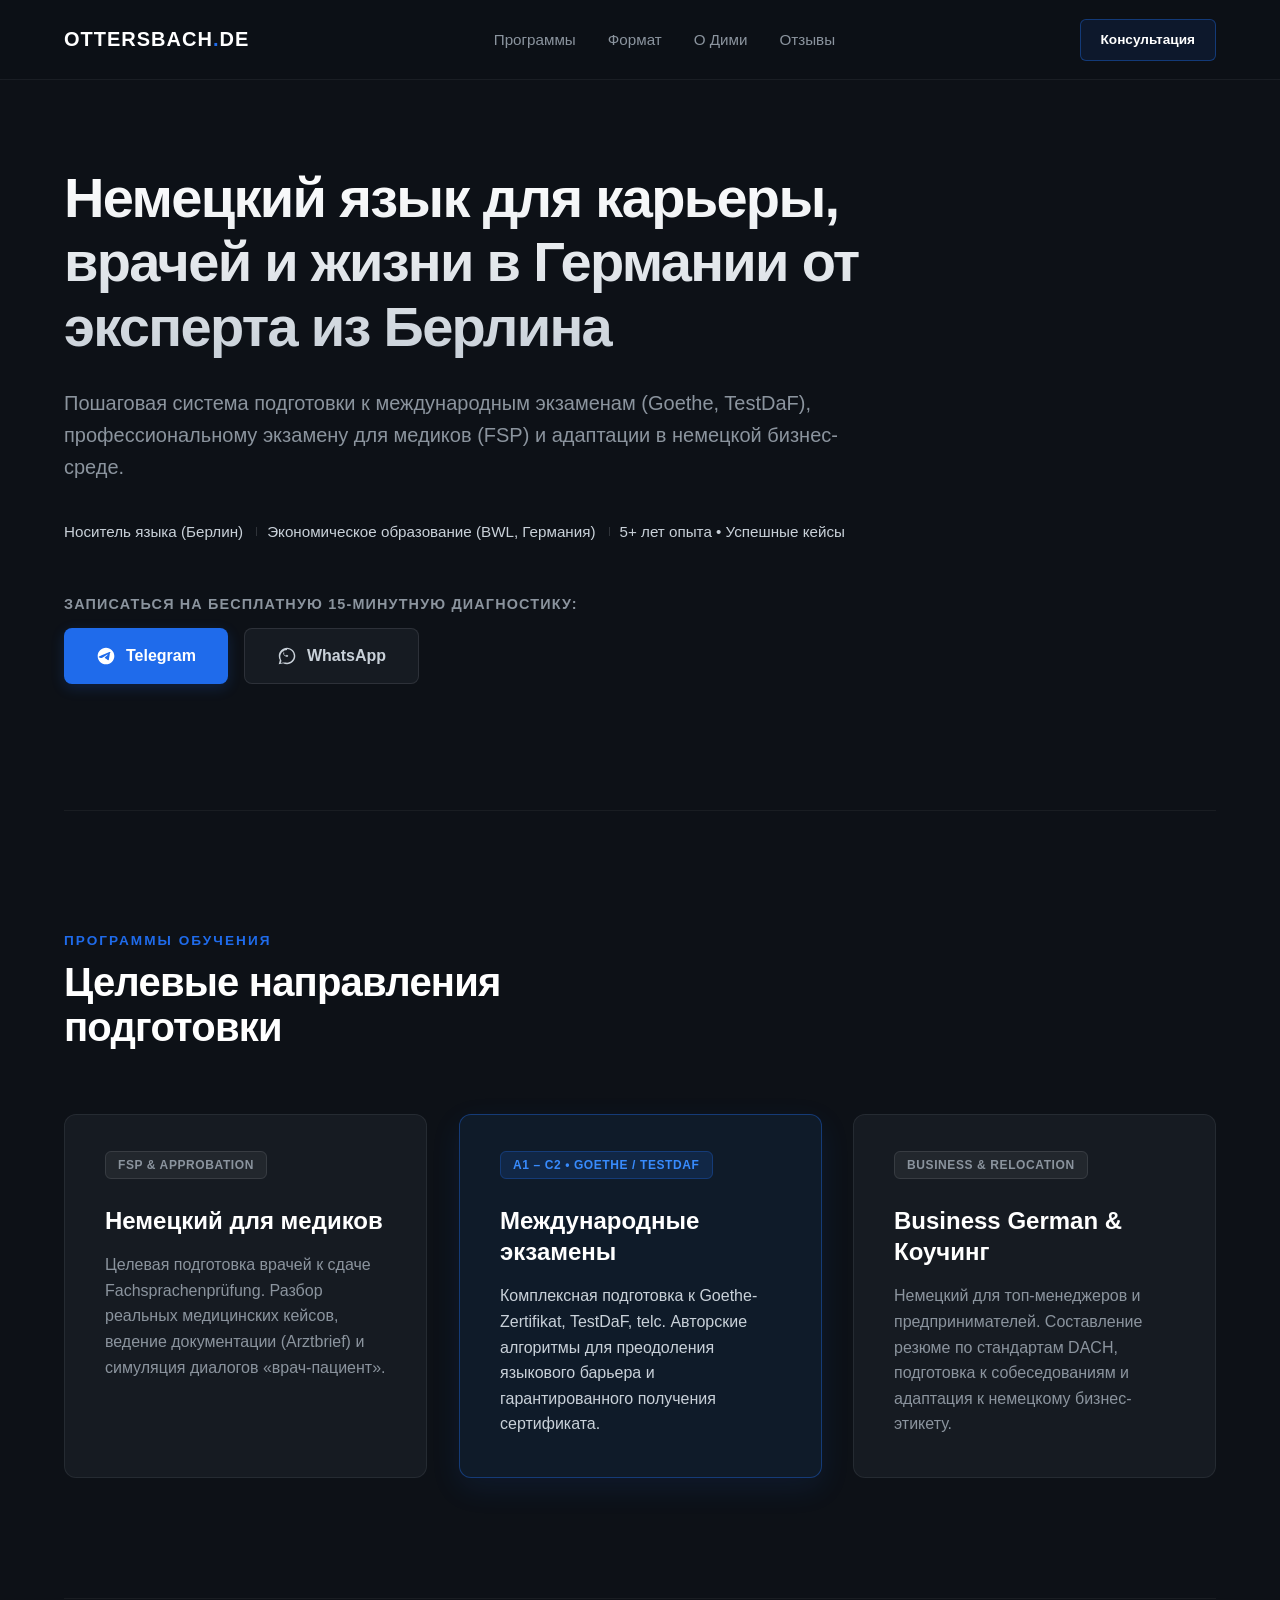
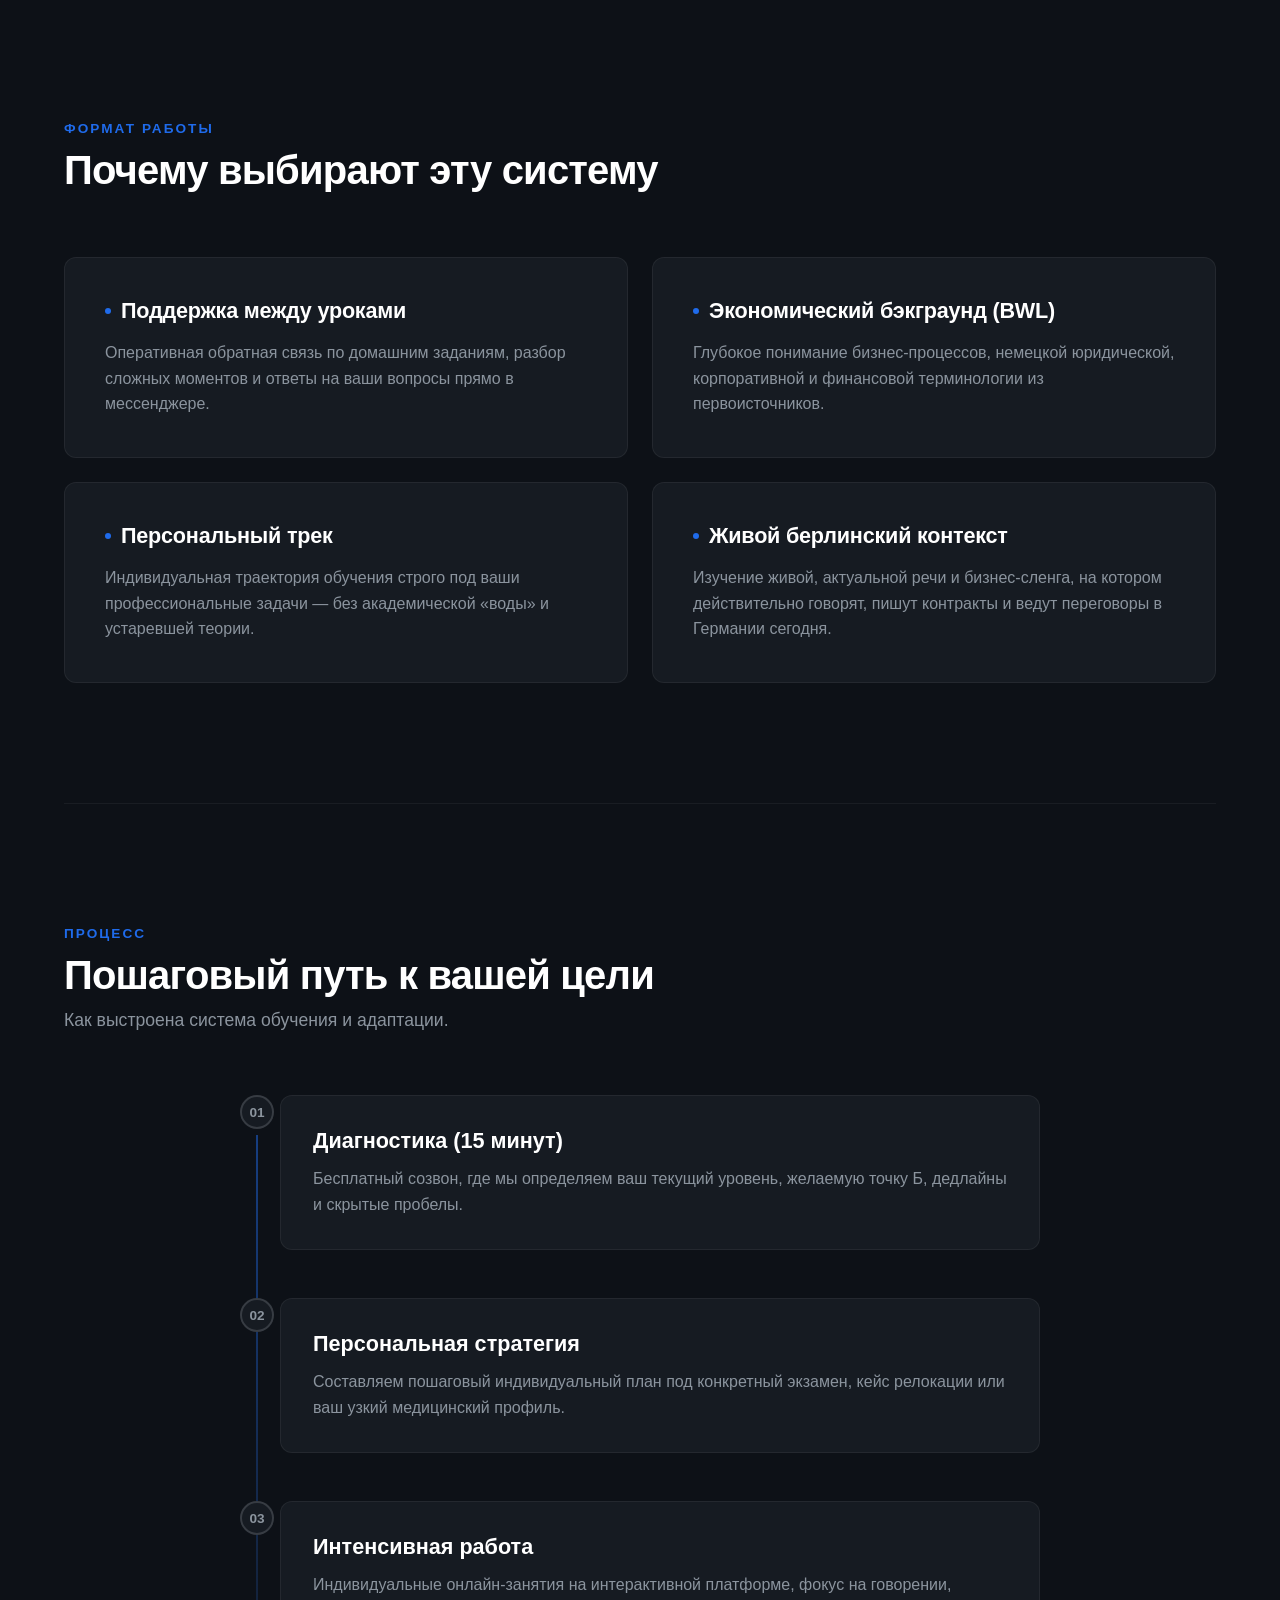
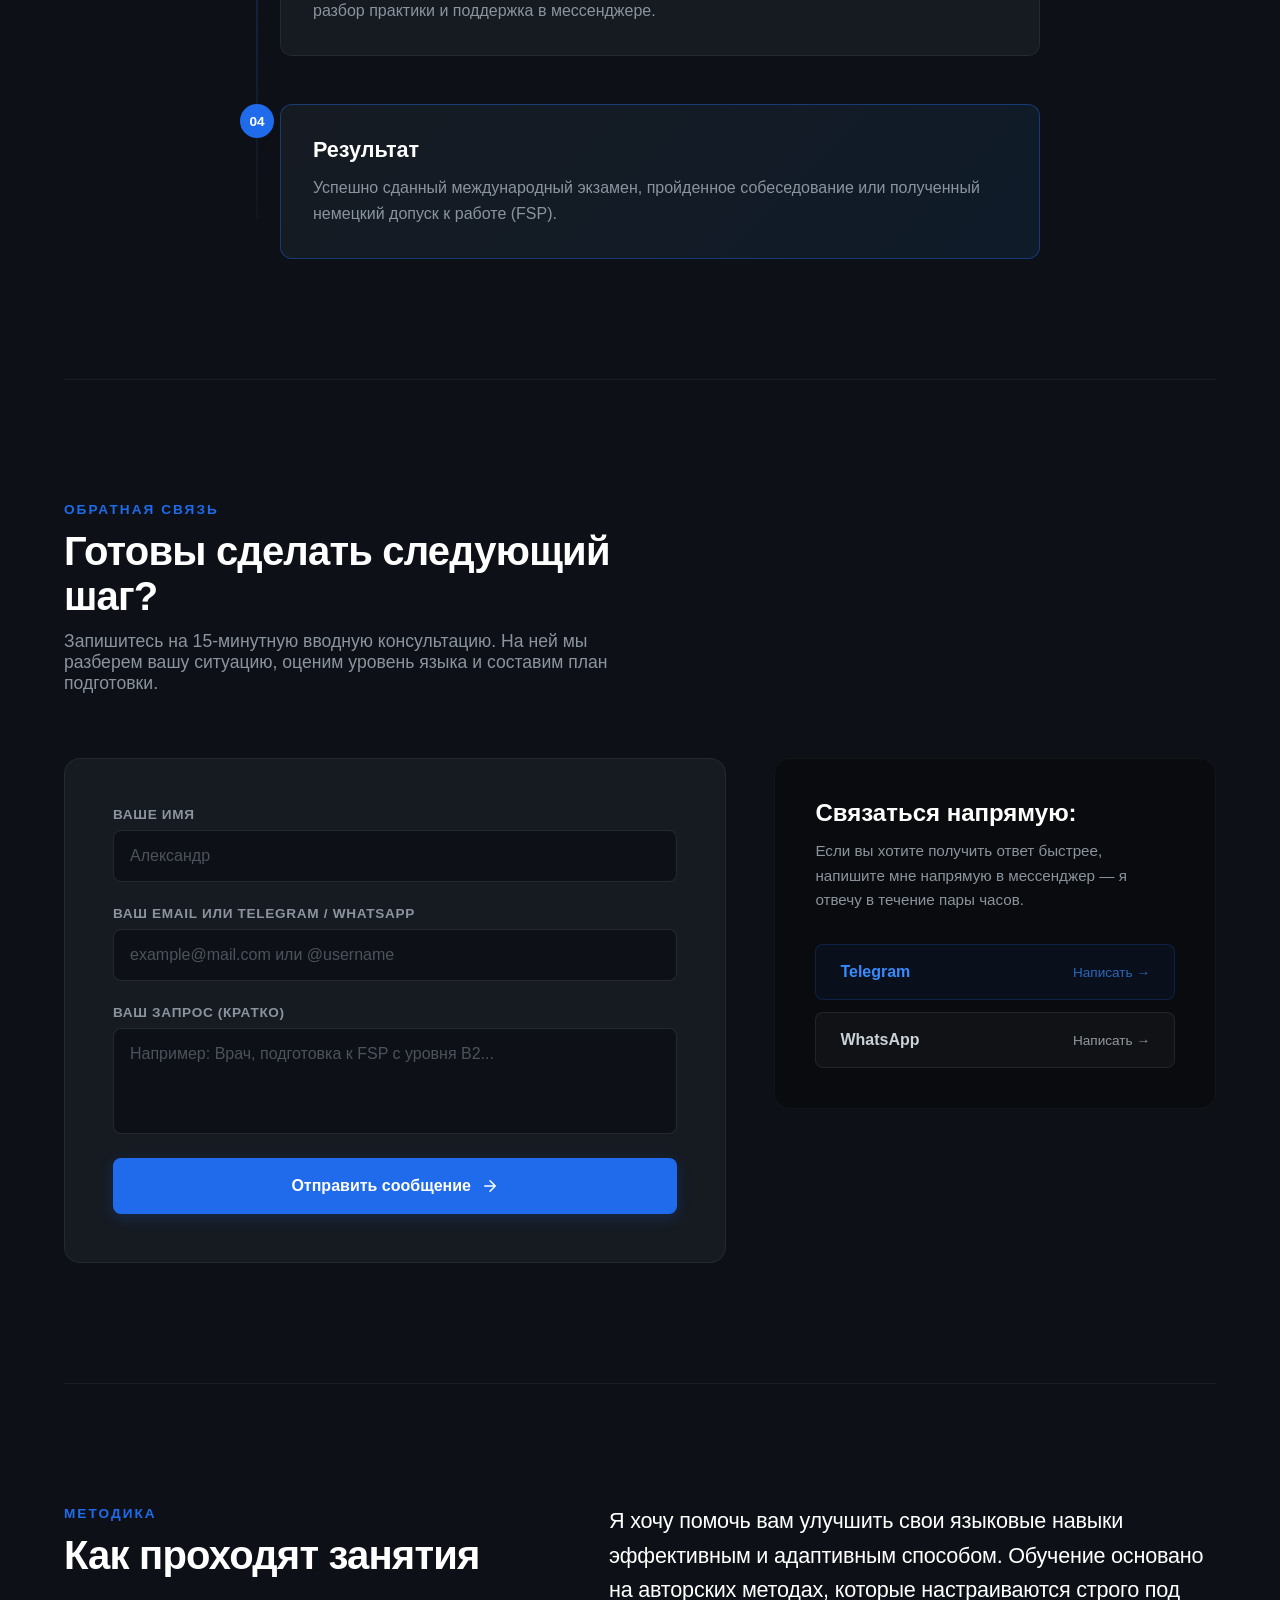
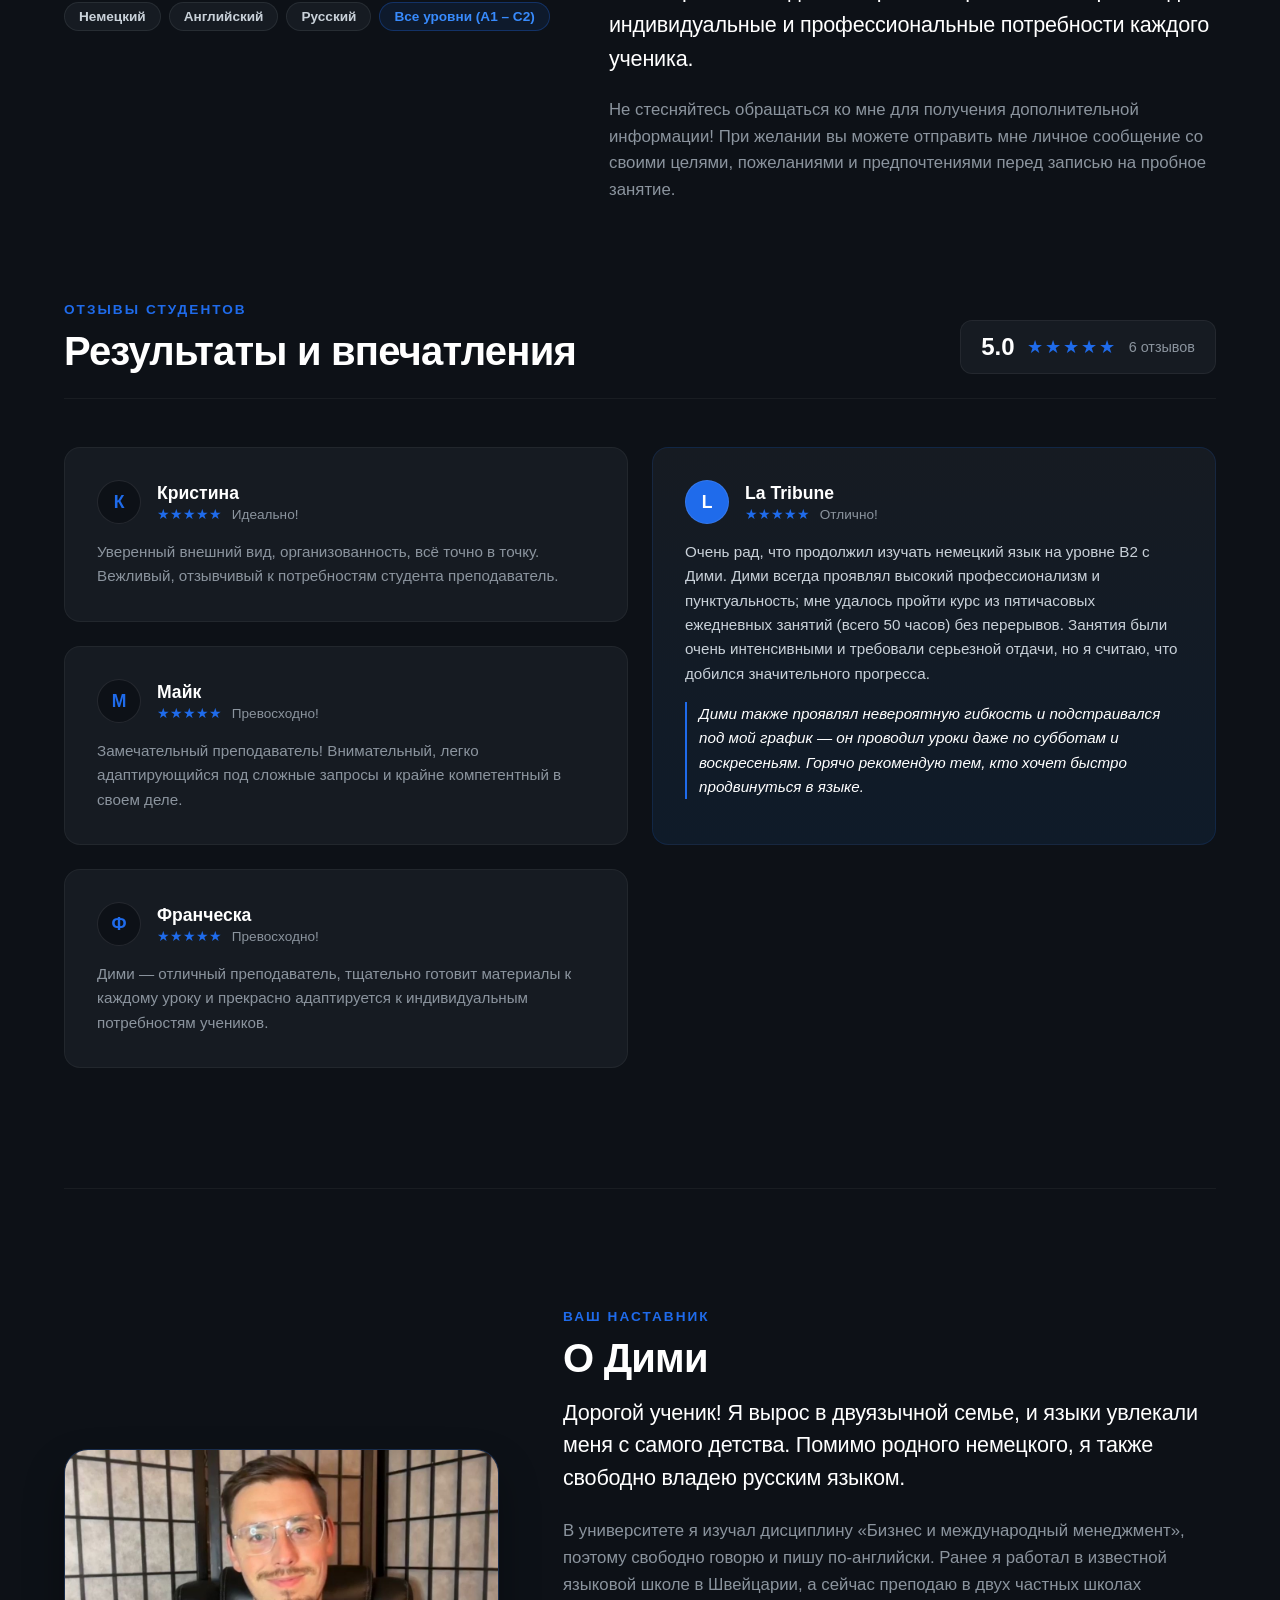
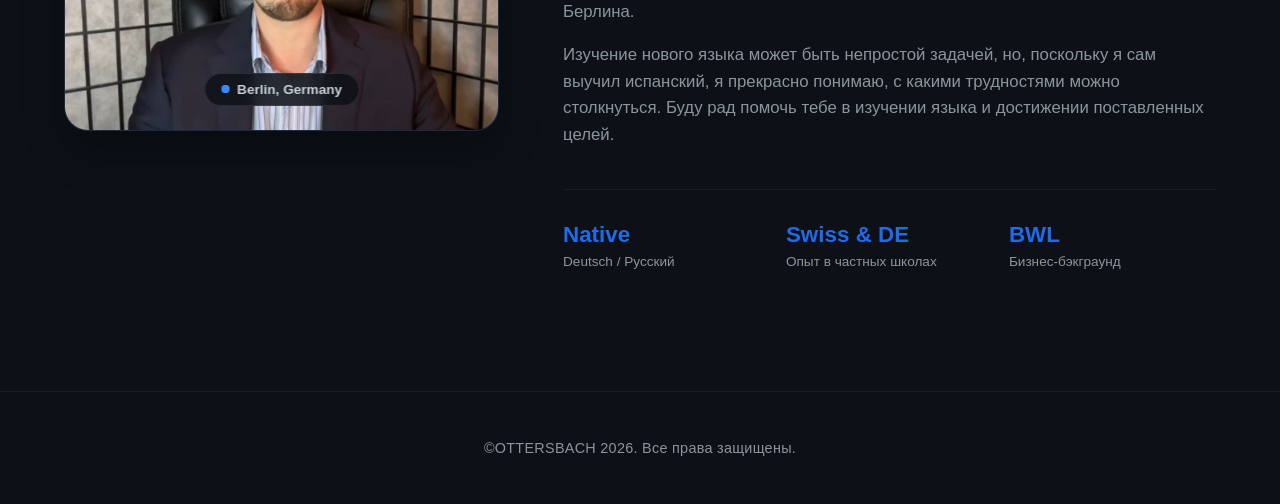
==== index.html @ 2b950e82 "Update index.html" ====
<!DOCTYPE html>
<html>
<head>
	<meta charset="utf-8">
	<meta name="viewport" content="width=device-width, initial-scale=1">
	<title>OTTERSBACH</title>
	<link rel="icon" type="image/png" href="images/flags.png">
	<link rel="stylesheet" type="text/css" href="global.css">
</head>
<body>
	<header class="site-header">
    	<div class="header-container">
        	<a href="#" class="logo">
            	OTTERSBACH<span class="logo-dot">.</span>DE
        	</a>

        	<!-- Navigation -->
        	<nav class="desktop-nav">
            	<a href=".programs-section" class="nav-link">Программы</a>
            	<a href=".skills-section" class="nav-link">Формат</a>
            	<a href=".expert-section" class="nav-link">О Дими</a>
            	<a href=".reviews-wrapper" class="nav-link">Отзывы</a>
        	</nav>

        	<!-- CTA -->
        	<div class="header-action">
            	<a href=".contact-section" class="btn-header">Консультация</a>
        	</div>
    	</div>
	</header>

	<main class="main-container">
    <section class="hero-section">
        <div class="content-block">
            <!-- Main Header-->
            <h1 class="main-title">Немецкий язык для карьеры, врачей и жизни в Германии от эксперта из Берлина</h1>
            <p class="description">
                Пошаговая система подготовки к международным экзаменам (Goethe, TestDaF), профессиональному экзамену для медиков (FSP) и адаптации в немецкой бизнес-среде.
            </p>
            
            <ul class="badge-flex">
                <li class="badge">Носитель языка (Берлин)</li>
                <li class="badge">Экономическое образование (BWL, Германия)</li>
                <li class="badge">5+ лет опыта • Успешные кейсы</li>    
            </ul>
        
            <div class="cta-container">
                <p class="cta-label">Записаться на бесплатную 15-минутную диагностику:</p>
                <div class="button-group">
                    <a href="https://t.me/DIMIOTT" class="btn btn-telegram" target="_blank" rel="noopener">
                        <svg viewBox="0 0 24 24" class="btn-icon"><path d="M12 2C6.48 2 2 6.48 2 12s4.48 10 10 10 10-4.48 10-10S17.52 2 12 2zm4.64 6.8c-.15 1.58-.8 5.42-1.13 7.19-.14.75-.42 1-.68 1.03-.58.05-1.02-.38-1.58-.75-.88-.58-1.38-.94-2.23-1.5-1-.65-.35-1.01.22-1.59.15-.15 2.71-2.48 2.76-2.69.01-.03.01-.14-.07-.2-.08-.06-.19-.04-.27-.02-.12.02-1.96 1.25-5.54 3.66-.52.36-1 .53-1.42.52-.47-.01-1.37-.26-2.03-.48-.82-.27-1.47-.42-1.42-.88.03-.24.35-.49.96-.74 3.78-1.65 6.31-2.74 7.58-3.27 3.61-1.51 4.36-1.77 4.85-1.78.11 0 .35.03.5.16.13.12.17.29.18.41 0 .04-.01.17-.02.22z"/></svg>
                        Telegram
                    </a>
                    <a href="https://wa.me/4915905375996" class="btn btn-whatsapp" target="_blank" rel="noopener">
                        <svg viewBox="0 0 24 24" class="btn-icon"><path d="M12.04 2c-5.46 0-9.91 4.45-9.91 9.91 0 1.75.46 3.45 1.32 4.95L2.05 22l5.25-1.38c1.45.79 3.08 1.21 4.74 1.21 5.46 0 9.91-4.45 9.91-9.91 0-2.62-1.02-5.1-2.87-6.95C17.15 3.02 14.66 2 12.04 2zm0 1.66c2.18 0 4.23.85 5.77 2.39a8.16 8.16 0 0 1 2.39 5.77c0 4.51-3.67 8.18-8.18 8.18-1.44 0-2.85-.38-4.1-.1l-.29-.17-3.05.8.81-2.97-.19-.3a8.14 8.14 0 0 1-1.25-4.24c0-4.51 3.67-8.18 8.19-8.18zm-3.6 3.86c-.2 0-.34.05-.47.16-.13.11-.51.5-.51 1.21s.52 1.4.59 1.5c.07.1 1.01 1.55 2.46 2.18.34.15.61.24.82.31.35.11.66.1.91.06.28-.04.85-.35 1.01-.74.15-.38.15-.72.11-.79-.04-.07-.16-.11-.33-.2-.17-.08-1.01-.5-1.17-.55-.16-.06-.27-.08-.39.11-.12.18-.45.56-.55.68-.1.11-.2.13-.37.04-.17-.08-.71-.26-1.35-.83-.5-.45-.83-.99-.93-1.16-.1-.17-.01-.27.08-.35.08-.08.17-.2.25-.3.09-.1.12-.17.18-.29.06-.12.03-.23-.01-.31-.04-.08-.39-.95-.54-1.31-.14-.35-.29-.3-.39-.31l-.33-.01z"/></svg>
                        WhatsApp
                    </a>
                </div>
            </div>
        </div>
    </section>
    <section class="programs-section animate-on-scroll">
    	<div class="section-header">
        	<span class="section-subtitle">Программы обучения</span>
        	<h2 class="section-title">Целевые направления подготовки</h2>
    	</div>
    	<ul class="programs-grid">
        <!-- 1 Card Medicine -->
        	<li class="program-card animate-on-scroll">
            	<div class="card-head">
                	<span class="program-tag tag-medical">FSP & Approbation</span>
            	</div>
            	<h3 class="card-title">Немецкий для медиков</h3>
            	<p class="card-description">
                	Целевая подготовка врачей к сдаче Fachsprachenprüfung. Разбор реальных медицинских кейсов, ведение документации (Arztbrief) и симуляция диалогов «врач-пациент».
            	</p>
        	</li>
        <!-- 2 Card Exams -->
        	<li class="program-card card-highlight animate-on-scroll">
            	<div class="card-head">
                	<span class="program-tag tag-exam">A1 – C2 • Goethe / TestDaF</span>
            	</div>
            	<h3 class="card-title">Международные экзамены</h3>
            	<p class="card-description">
                	Комплексная подготовка к Goethe-Zertifikat, TestDaF, telc. Авторские алгоритмы для преодоления языкового барьера и гарантированного получения сертификата.
            	</p>
        	</li>
        <!-- 3 Card business -->
        	<li class="program-card animate-on-scroll">
            	<div class="card-head">
                	<span class="program-tag tag-business">Business & Relocation</span>
            	</div>
            	<h3 class="card-title">Business German & Коучинг</h3>
            	<p class="card-description">
                	Немецкий для топ-менеджеров и предпринимателей. Составление резюме по стандартам DACH, подготовка к собеседованиям и адаптация к немецкому бизнес-этикету.
            	</p>
        	</li>
    	</ul>
	</section>
	<section class="skills-section animate-on-scroll">
    	<div class="section-header animate-on-scroll">
        	<span class="section-subtitle animate-on-scroll">Формат работы</span>
        	<h2 class="section-title animate-on-scroll">Почему выбирают эту систему</h2>
    	</div>
    	<div class="skills-grid">
        	<!-- Item 1 -->
        	<div class="skill-card animate-on-scroll">
            	<h3 class="skill-card-title">Поддержка между уроками</h3>
            	<p class="skill-card-text">
                	Оперативная обратная связь по домашним заданиям, разбор сложных моментов и ответы на ваши вопросы прямо в мессенджере.
            	</p>
        	</div>
        	<!-- Item 2 -->
        	<div class="skill-card animate-on-scroll">
            	<h3 class="skill-card-title">Экономический бэкграунд (BWL)</h3>
            	<p class="skill-card-text">
                	Глубокое понимание бизнес-процессов, немецкой юридической, корпоративной и финансовой терминологии из первоисточников.
            	</p>
        	</div>
        	<!-- Item 3 -->
        	<div class="skill-card animate-on-scroll">
            	<h3 class="skill-card-title">Персональный трек</h3>
            	<p class="skill-card-text">
                	Индивидуальная траектория обучения строго под ваши профессиональные задачи — без академической «воды» и устаревшей теории.
            	</p>
        	</div>
        	<!-- Item 4 -->
        	<div class="skill-card animate-on-scroll">
            	<h3 class="skill-card-title">Живой берлинский контекст</h3>
            	<p class="skill-card-text">
                	Изучение живой, актуальной речи и бизнес-сленга, на котором действительно говорят, пишут контракты и ведут переговоры в Германии сегодня.
            	</p>
        	</div>
    	</div>
	</section>
	<section class="roadmap-section">
    	<div class="section-header animate-on-scroll">
        	<span class="section-subtitle">Процесс</span>
        	<h2 class="section-title">Пошаговый путь к вашей цели</h2>
        	<p class="section-description-text">Как выстроена система обучения и адаптации.</p>
    	</div>
    <!-- Container -->
    	<div class="roadmap-timeline">
        	<!-- Step 1 -->
        	<div class="roadmap-step animate-on-scroll">
            	<div class="step-badge">
                	<span class="step-number">01</span>
            	</div>
            	<div class="step-content">
                	<h3 class="step-title">Диагностика (15 минут)</h3>
                	<p class="step-text">Бесплатный созвон, где мы определяем ваш текущий уровень, желаемую точку Б, дедлайны и скрытые пробелы.</p>
            	</div>
        	</div>
        	<!-- Step 2 -->
        	<div class="roadmap-step animate-on-scroll">
            	<div class="step-badge">
                	<span class="step-number">02</span>
            	</div>
            <div class="step-content">
                <h3 class="step-title">Персональная стратегия</h3>
                <p class="step-text">Составляем пошаговый индивидуальный план под конкретный экзамен, кейс релокации или ваш узкий медицинский профиль.</p>
            </div>
        </div>
        <!-- Step 3 -->
        <div class="roadmap-step animate-on-scroll">
            <div class="step-badge">
                <span class="step-number">03</span>
            </div>
            <div class="step-content">
                <h3 class="step-title">Интенсивная работа</h3>
                <p class="step-text">Индивидуальные онлайн-занятия на интерактивной платформе, фокус на говорении, разбор практики и поддержка в мессенджере.</p>
            </div>
        </div>
        <!-- Step 4 -->
        <div class="roadmap-step step-success animate-on-scroll">
            <div class="step-badge">
                <span class="step-number">04</span>
            </div>
            <div class="step-content">
                <h3 class="step-title">Результат</h3>
                <p class="step-text">Успешно сданный международный экзамен, пройденное собеседование или полученный немецкий допуск к работе (FSP).</p>
            </div>
        </div>
    </div>
	</section>
	<section class="contact-section">
    	<div class="section-header">
        	<span class="section-subtitle">Обратная связь</span>
        	<h2 class="section-title">Готовы сделать следующий шаг?</h2>
        	<p class="section-description-text">Запишитесь на 15-минутную вводную консультацию. На ней мы разберем вашу ситуацию, оценим уровень языка и составим план подготовки.</p>
    	</div>
    	<div class="contact-grid-layout">
        <!-- Left -->
        	<div class="contact-form-wrapper">
            	<form class="contact-form" action="mailto:dimitri@ottersbach.biz" method="GET" enctype="text/plain" id="landing-contact-form">
    				<div class="form-group">
        				<label for="name" class="form-label">Ваше имя</label>
        				<input type="text" id="name" name="Имя клиента" class="form-input" placeholder="Александр" required>
    				</div>
    				<div class="form-group">
        				<label for="email" class="form-label">Ваш Email или Telegram / WhatsApp</label>
        				<input type="text" id="email" name="Контакты клиента" class="form-input" placeholder="example@mail.com или @username" required>
    				</div>
    				<div class="form-group">
        				<label for="message" class="form-label">Ваш запрос (кратко)</label>
        				<textarea id="message" name="Текст запроса" class="form-input form-textarea" rows="4" placeholder="Например: Врач, подготовка к FSP с уровня B2..." required></textarea>
    				</div>
    				<button type="submit" class="btn btn-submit" id="submit-btn">
        				Отправить сообщение 
        				<svg viewBox="0 0 24 24" class="btn-arrow"><path d="M5 12h14M12 5l7 7-7 7" stroke="currentColor" stroke-width="2" fill="none" stroke-linecap="round" stroke-linejoin="round"/></svg>
    				</button>
				</form>
        	</div>
        	<div class="contact-info-wrapper">
            		<div class="direct-connections-panel">
                		<h3 class="panel-title">Связаться напрямую:</h3>
                		<p class="panel-text">Если вы хотите получить ответ быстрее, напишите мне напрямую в мессенджер — я отвечу в течение пары часов.</p>
                		<div class="connections-stack">
                    		<a href="https://t.me/DIMIOTT" target="_blank" rel="noopener" class="conn-card conn-telegram">
                        		<span class="conn-name">Telegram</span>
                        		<span class="conn-action">Написать &rarr;</span>
                    		</a>
                    		<a href="https://wa.me/4915905375996" target="_blank" rel="noopener" class="conn-card conn-whatsapp">
                        		<span class="conn-name">WhatsApp</span>
                        		<span class="conn-action">Написать &rarr;</span>
                    		</a>
                		</div>
            		</div>
        	</div>
    	</div>
	</section>
<section class="about-lessons-section animate-on-scroll">
    <div class="lessons-intro-grid">
        <div class="lessons-meta animate-on-scroll">
            <span class="section-subtitle">Методика</span>
            <h2 class="section-title">Как проходят занятия</h2>
            
            <div class="language-tags">
                <span class="lang-badge">Немецкий</span>
                <span class="lang-badge">Английский</span>
                <span class="lang-badge">Русский</span>
                <span class="lang-level">Все уровни (A1 – C2)</span>
            </div>
        </div>
        
        <div class="lessons-text-block animate-on-scroll">
            <p class="lessons-main-text">
                Я хочу помочь вам улучшить свои языковые навыки эффективным и адаптивным способом. Обучение основано на авторских методах, которые настраиваются строго под индивидуальные и профессиональные потребности каждого ученика.
            </p>
            <p class="lessons-sub-text">
                Не стесняйтесь обращаться ко мне для получения дополнительной информации! При желании вы можете отправить мне личное сообщение со своими целями, пожеланиями и предпочтениями перед записью на пробное занятие.
            </p>
        </div>
    </div>

    <div class="reviews-wrapper animate-on-scroll">
        <div class="reviews-header animate-on-scroll">
            <div class="reviews-title-box">
                <span class="section-subtitle">Отзывы студентов</span>
                <h2 class="section-title">Результаты и впечатления</h2>
            </div>
            <div class="rating-total-badge">
                <span class="rating-number">5.0</span>
                <div class="rating-stars">★★★★★</div>
                <span class="rating-count">6 отзывов</span>
            </div>
        </div>

        <div class="reviews-grid animate-on-scroll">
            <!-- Kristin -->
            <div class="review-card animate-on-scroll">
                <div class="review-user">
                    <div class="user-avatar">К</div>
                    <div class="user-info">
                        <h4 class="user-name">Кристина</h4>
                        <div class="user-rating">★★★★★ <span class="rating-label">Идеально!</span></div>
                    </div>
                </div>
                <p class="review-text">
                    Уверенный внешний вид, организованность, всё точно в точку. Вежливый, отзывчивый к потребностям студента преподаватель.
                </p>
            </div>

            <!-- La Tribune -->
            <div class="review-card card-wide animate-on-scroll">
                <div class="review-user">
                    <div class="user-avatar">L</div>
                    <div class="user-info">
                        <h4 class="user-name">La Tribune</h4>
                        <div class="user-rating">★★★★★ <span class="rating-label">Отлично!</span></div>
                    </div>
                </div>
                <p class="review-text">
                    Очень рад, что продолжил изучать немецкий язык на уровне B2 с Дими. Дими всегда проявлял высокий профессионализм и пунктуальность; мне удалось пройти курс из пятичасовых ежедневных занятий (всего 50 часов) без перерывов. Занятия были очень интенсивными и требовали серьезной отдачи, но я считаю, что добился значительного прогресса.
                </p>
                <p class="review-text italic-highlight">
                    Дими также проявлял невероятную гибкость и подстраивался под мой график — он проводил уроки даже по субботам и воскресеньям. Горячо рекомендую тем, кто хочет быстро продвинуться в языке.
                </p>
            </div>

            <!-- Mike -->
            <div class="review-card animate-on-scroll">
                <div class="review-user">
                    <div class="user-avatar">М</div>
                    <div class="user-info">
                        <h4 class="user-name">Майк</h4>
                        <div class="user-rating">★★★★★ <span class="rating-label">Превосходно!</span></div>
                    </div>
                </div>
                <p class="review-text">
                    Замечательный преподаватель! Внимательный, легко адаптирующийся под сложные запросы и крайне компетентный в своем деле.
                </p>
            </div>

            <!-- Francesca-->
            <div class="review-card animate-on-scroll">
                <div class="review-user">
                    <div class="user-avatar">Ф</div>
                    <div class="user-info">
                        <h4 class="user-name">Франческа</h4>
                        <div class="user-rating">★★★★★ <span class="rating-label">Превосходно!</span></div>
                    </div>
                </div>
                <p class="review-text">
                    Дими — отличный преподаватель, тщательно готовит материалы к каждому уроку и прекрасно адаптируется к индивидуальным потребностям учеников.
                </p>
            </div>
        </div>
    </div>
</section>
<section class="expert-section animate-on-scroll">
    <div class="expert-grid">
        <div class="expert-visual animate-on-scroll">
    		<img src="images/avatar.jpg" alt="Dimi -  german language teacher" class="expert-photo">
    		<div class="expert-location-tag">
        		<span class="pulse-dot"></span> Berlin, Germany
    		</div>
		</div>

        <div class="expert-content animate-on-scroll">
            <span class="section-subtitle">Ваш наставник</span>
            <h2 class="section-title">О Дими</h2>
            
            <p class="expert-lead-text">
                Дорогой ученик! Я вырос в двуязычной семье, и языки увлекали меня с самого детства. Помимо родного немецкого, я также свободно владею русским языком.
            </p>
            
            <p class="expert-description-text">
                В университете я изучал дисциплину «Бизнес и международный менеджмент», поэтому свободно говорю и пишу по-английски. Ранее я работал в известной языковой школе в Швейцарии, а сейчас преподаю в двух частных школах Берлина.
            </p>
            
            <p class="expert-description-text">
                Изучение нового языка может быть непростой задачей, но, поскольку я сам выучил испанский, я прекрасно понимаю, с какими трудностями можно столкнуться. Буду рад помочь тебе в изучении языка и достижении поставленных целей.
            </p>

            <div class="expert-metrics">
                <div class="metric-item">
                    <span class="metric-value">Native</span>
                    <span class="metric-label">Deutsch / Русский</span>
                </div>
                <div class="metric-item">
                    <span class="metric-value">Swiss & DE</span>
                    <span class="metric-label">Опыт в частных школах</span>
                </div>
                <div class="metric-item">
                    <span class="metric-value">BWL</span>
                    <span class="metric-label">Бизнес-бэкграунд</span>
                </div>
            </div>
        </div>
    </div>
</section>

</main>
<footer class="site-footer">
    <div class="footer-container">
        <p class="copyright">&copy;OTTERSBACH 2026. Все права защищены.</p>
    </div>
</footer>
<script>
    // smooth scrl
    document.addEventListener('DOMContentLoaded', () => {
        const navLinks = document.querySelectorAll('.nav-link, .btn-header');

        navLinks.forEach(link => {
            link.addEventListener('click', function(e) {
                const targetSelector = this.getAttribute('href');
                
                if (targetSelector && (targetSelector.startsWith('.') || targetSelector.startsWith('#'))) {
                    e.preventDefault();

                    const targetSection = document.querySelector(targetSelector);
                    
                    if (targetSection) {
                        const headerOffset = 90;
                        const elementPosition = targetSection.getBoundingClientRect().top;
                        const offsetPosition = elementPosition + window.pageYOffset - headerOffset;

                        window.scrollTo({
                            top: offsetPosition,
                            behavior: 'smooth'
                        });
                    }
                }
            });
        });
    });

    // animation script on scroll
    document.addEventListener('DOMContentLoaded', () => {
        const observerOptions = {
            root: null,
            rootMargin: '0px 0px -80px 0px',
            threshold: 0.1
        };

        const observer = new IntersectionObserver((entries, observer) => {
            entries.forEach(entry => {
                if (entry.isIntersecting) {
                    entry.target.classList.add('is-visible');
                    observer.unobserve(entry.target); 
                }
            });
        }, observerOptions);

        const animatedElements = document.querySelectorAll('.animate-on-scroll');
        animatedElements.forEach(el => observer.observe(el));
    });
</script>
</body>
</html>
---- global.css ----
* {
    box-sizing: border-box;
    margin: 0;
    padding: 0;
}

html {
    scroll-behavior: smooth;
    background-color: #0D1117;
    color: #FFFFFF;
    font-family: -apple-system, BlinkMacSystemFont, "Inter", "Segoe UI", Roboto, Helvetica, Arial, sans-serif;
    -webkit-font-smoothing: antialiased;
}

/* ==========================================================================
   Nav Global
   ========================================================================== */
html {
    scroll-behavior: smooth;
    scroll-padding-top: 100px; 
}

/* ==========================================================================
   Scrollbar
   ========================================================================== */
::-webkit-scrollbar {
    width: 10px;
}
::-webkit-scrollbar-track {
    background: #090B0E; 
}

::-webkit-scrollbar-thumb {
    background: #161B22; 
    border: 2px solid #090B0E;
    border-radius: 10px;
}
::-webkit-scrollbar-thumb:hover {
    background: #1F6BEB; 
}
.animate-on-scroll {
    opacity: 0;
    transform: translateY(40px);
    transition: opacity 0.8s cubic-bezier(0.16, 1, 0.3, 1), 
                transform 0.8s cubic-bezier(0.16, 1, 0.3, 1);
    will-change: opacity, transform;
}
.animate-on-scroll.is-visible {
    opacity: 1;
    transform: translateY(0);
}
.skills-grid .skill-card:nth-child(2),
.programs-grid .program-card:nth-child(2) { 
    transition-delay: 0.15s; 
}
.programs-grid .program-card:nth-child(3) {
    transition-delay: 0.3s; 
}

/* ==========================================================================
    HEADER////\\\\\
   ========================================================================== */
.site-header {
    position: fixed;
    top: 0;
    left: 0;
    width: 100%;
    height: 80px;
    z-index: 1000;
    background-color: rgba(13, 17, 23, 0.75); 
    backdrop-filter: blur(12px);
    -webkit-backdrop-filter: blur(12px);
    border-bottom: 1px solid rgba(240, 246, 252, 0.06);
    transition: all 0.3s ease;
}

.header-container {
    max-width: 1200px;
    height: 100%;
    margin: 0 auto;
    padding: 0 24px;
    display: flex;
    align-items: center;
    justify-content: space-between;
}

/*
=================================
    LOGO
=================================
*/

.logo {
    font-size: 1.25rem;
    font-weight: 800;
    letter-spacing: 0.05em;
    color: #FFFFFF;
    text-decoration: none;
    transition: var(--transition-smooth);
}

.logo-dot {
    color: #1F6BEB;
}
.desktop-nav {
    display: flex;
    gap: 32px;
}

.nav-link {
    font-size: 0.95rem;
    font-weight: 500;
    color: #8B949E;
    text-decoration: none;
    transition: color 0.25s ease;
    position: relative;
}

.nav-link:hover {
    color: #FFFFFF;
}
.nav-link::after {
    content: "";
    position: absolute;
    bottom: -6px;
    left: 0;
    width: 0;
    height: 2px;
    background-color: #1F6BEB;
    transition: width 0.25s ease;
}

.nav-link:hover::after {
    width: 100%;
}

.btn-header {
    display: inline-flex;
    align-items: center;
    justify-content: center;
    height: 42px;
    padding: 0 20px;
    font-size: 0.85rem;
    font-weight: 600;
    color: #FFFFFF;
    background-color: rgba(31, 107, 235, 0.1);
    border: 1px solid rgba(31, 107, 235, 0.4);
    border-radius: 6px;
    text-decoration: none;
    transition: all 0.3s ease;
}

.btn-header:hover {
    background-color: #1F6BEB;
    border-color: #1F6BEB;
    box-shadow: 0 4px 12px rgba(31, 107, 235, 0.3);
    transform: translateY(-1px);
}

.main-container {
    width: 100%;
    max-width: 1200px;
    margin: 0 auto;
    padding: 0 24px;
}

.hero-section {
    display: flex;
    align-items: center;
    min-height: 90vh;
    padding: 140px 0 100px 0;
}

.content-block {
    max-width: 800px;
}
.main-title {
    font-size: 3.5rem;
    font-weight: 700;
    line-height: 1.15;
    letter-spacing: -0.03em;
    margin-bottom: 28px;
    background: linear-gradient(180deg, #FFFFFF 0%, #C9D1D9 100%);
    -webkit-background-clip: text;
    -webkit-text-fill-color: transparent;
}

.description {
    font-size: 1.25rem;
    line-height: 1.6;
    color: #8B949E; /* greyish */
    margin-bottom: 40px;
    font-weight: 400;
}
.badge-flex {
    display: flex;
    flex-wrap: wrap;
    gap: 12px 24px;
    list-style: none;
    margin-bottom: 56px;
    padding: 0;
}

.badge {
    font-size: 0.95rem;
    color: #C9D1D9;
    display: flex;
    align-items: center;
    position: relative;
}
.badge:not(:last-child)::after {
    content: "";
    position: absolute;
    right: -14px;
    top: 25%;
    width: 1px;
    height: 50%;
    background-color: rgba(240, 246, 252, 0.15);
}
.cta-container {
    display: flex;
    flex-direction: column;
    gap: 16px;
}

.cta-label {
    font-size: 0.9rem;
    text-transform: uppercase;
    letter-spacing: 0.08em;
    color: #8B949E;
    font-weight: 600;
}

.button-group {
    display: flex;
    gap: 16px;
}

.btn {
    display: inline-flex;
    align-items: center;
    justify-content: center;
    gap: 10px;
    height: 56px;
    padding: 0 32px;
    font-size: 1rem;
    font-weight: 600;
    text-decoration: none;
    border-radius: 8px;
    transition: all 0.3s cubic-bezier(0.25, 0.8, 0.25, 1);
}

.btn-telegram {
    background-color: #1F6BEB;
    color: #FFFFFF;
    box-shadow: 0 4px 14px rgba(31, 107, 235, 0.2);
}

.btn-telegram:hover {
    background-color: #388BFD;
    transform: translateY(-2px);
    box-shadow: 0 6px 20px rgba(31, 107, 235, 0.4);
}
.btn-whatsapp {
    background-color: #161B22;
    color: #C9D1D9;
    border: 1px solid rgba(240, 246, 252, 0.1);
}

.btn-whatsapp:hover {
    background-color: #21262D;
    color: #FFFFFF;
    border-color: rgba(240, 246, 252, 0.3);
    transform: translateY(-2px);
}
.btn-icon {
    width: 20px;
    height: 20px;
    fill: currentColor;
}

/* ==========================================================================
   Programs
   ========================================================================== */

.programs-section {
    padding: 120px 0;
    border-top: 1px solid rgba(240, 246, 252, 0.05);
}

.section-header {
    margin-bottom: 64px;
    max-width: 600px;
}

.section-subtitle {
    display: inline-block;
    font-size: 0.85rem;
    text-transform: uppercase;
    letter-spacing: 0.15em;
    color: #1F6BEB; /* bluish */
    font-weight: 700;
    margin-bottom: 12px;
}

.section-title {
    font-size: 2.5rem;
    font-weight: 700;
    letter-spacing: -0.02em;
    color: #FFFFFF;
}

.programs-grid {
    display: grid;
    grid-template-columns: repeat(3, 1fr);
    gap: 32px;
    list-style: none;
    padding: 0;
}

.program-card {
    background-color: #161B22;
    border: 1px solid rgba(240, 246, 252, 0.07);
    border-radius: 12px;
    padding: 40px;
    display: flex;
    flex-direction: column;
    min-height: 340px;
    transition: all 0.4s cubic-bezier(0.25, 0.8, 0.25, 1);
    position: relative;
    overflow: hidden;
}

.program-card:not(.card-highlight):hover {
    transform: translateY(-8px);
    border-color: rgba(240, 246, 252, 0.2);
    background-color: #1c212a;
}

.program-card.card-highlight {
    background-color: #0F1B29;
    border: 1px solid rgba(31, 107, 235, 0.4); /* bluish */
    box-shadow: 0 10px 30px rgba(31, 107, 235, 0.1);
}

.program-card.card-highlight:hover {
    transform: translateY(-8px);
    border-color: #1F6BEB;
    box-shadow: 0 15px 40px rgba(31, 107, 235, 0.2);
}
.card-head {
    margin-bottom: 32px;
}
.program-tag {
    font-size: 0.75rem;
    font-weight: 600;
    text-transform: uppercase;
    letter-spacing: 0.05em;
    padding: 6px 12px;
    border-radius: 6px;
    background-color: rgba(240, 246, 252, 0.05);
    color: #8B949E;
    border: 1px solid rgba(240, 246, 252, 0.1);
}
.card-highlight .program-tag {
    background-color: rgba(31, 107, 235, 0.15);
    color: #388BFD;
    border-color: rgba(31, 107, 235, 0.3);
}

.card-title {
    font-size: 1.5rem;
    font-weight: 600;
    line-height: 1.3;
    margin-bottom: 16px;
    color: #FFFFFF;
}

.card-description {
    font-size: 1rem;
    line-height: 1.6;
    color: #8B949E;
    font-weight: 400;
}

.card-highlight .card-description {
    color: #C9D1D9;
}
/* ====================================================================
   SKILLS
   ==================================================================== */

.skills-section {
    padding: 120px 0;
    border-top: 1px solid rgba(240, 246, 252, 0.05);
}

/* 2 columns desktop */
.skills-grid {
    display: grid;
    grid-template-columns: repeat(2, 1fr);
    gap: 24px;
}
.skill-card {
    background-color: #161B22;
    border: 1px solid rgba(240, 246, 252, 0.06);
    border-radius: 12px;
    padding: 40px;
    transition: all 0.4s cubic-bezier(0.16, 1, 0.3, 1);
    position: relative;
}

.skill-card:hover {
    border-color: rgba(31, 107, 235, 0.4);
    background-color: #0F1B29; 
    transform: translateY(-4px);
}

.skill-card-title {
    font-size: 1.35rem;
    font-weight: 600;
    color: #FFFFFF;
    margin-bottom: 16px;
    letter-spacing: -0.01em;
    display: flex;
    align-items: center;
    gap: 10px;
}

.skill-card-title::before {
    content: "";
    display: inline-block;
    width: 6px;
    height: 6px;
    background-color: #1F6BEB;
    border-radius: 50%;
}

.skill-card-text {
    font-size: 1rem;
    line-height: 1.6;
    color: #8B949E; /* greyish */
    font-weight: 400;
}

.skill-card:hover .skill-card-text {
    color: #C9D1D9;
}
/* =================================================
   ROADMAP TIMELINE
   ================================================= */

.roadmap-section {
    padding: 120px 0;
    border-top: 1px solid rgba(240, 246, 252, 0.05);
}

.section-description-text {
    font-size: 1.1rem;
    color: #8B949E;
    margin-top: 12px;
}

.roadmap-timeline {
    position: relative;
    max-width: 800px;
    margin: 64px auto 0 auto;
    padding-left: 40px; 
}

.roadmap-timeline::before {
    content: "";
    position: absolute;
    left: 16px;
    top: 40px;
    bottom: 40px;
    width: 2px;
    background: linear-gradient(180deg, rgba(31, 107, 235, 0.5) 0%, rgba(22, 27, 34, 0.5) 100%);
}

.roadmap-step {
    position: relative;
    margin-bottom: 48px;
    display: flex;
    gap: 32px;
}

.roadmap-step:last-child {
    margin-bottom: 0;
}

.step-badge {
    position: absolute;
    left: -40px;
    top: 0;
    width: 34px;
    height: 34px;
    background-color: #161B22;
    border: 2px solid rgba(240, 246, 252, 0.15);
    border-radius: 50%;
    display: flex;
    align-items: center;
    justify-content: center;
    z-index: 2;
    transition: all 0.3s ease;
}

.step-number {
    font-size: 0.85rem;
    font-weight: 700;
    color: #8B949E;
}

.step-content {
    background-color: #161B22;
    border: 1px solid rgba(240, 246, 252, 0.06);
    border-radius: 12px;
    padding: 32px;
    width: 100%;
    transition: all 0.4s cubic-bezier(0.16, 1, 0.3, 1);
}

.step-title {
    font-size: 1.35rem;
    font-weight: 600;
    color: #FFFFFF;
    margin-bottom: 12px;
}

.step-text {
    font-size: 1rem;
    line-height: 1.6;
    color: #8B949E;
}

.roadmap-step:hover .step-content {
    border-color: rgba(31, 107, 235, 0.3);
    background-color: #1c212a;
}

.roadmap-step:hover .step-badge {
    border-color: #1F6BEB;
    background-color: #0F1B29;
    box-shadow: 0 0 12px rgba(31, 107, 235, 0.5);
}

.roadmap-step:hover .step-number {
    color: #FFFFFF;
}

.roadmap-step.step-success .step-badge {
    border-color: #1F6BEB;
    background-color: #1F6BEB;
}

.roadmap-step.step-success .step-number {
    color: #FFFFFF;
}

.roadmap-step.step-success .step-content {
    background: linear-gradient(135deg, #161B22 0%, #0F1B29 100%);
    border-color: rgba(31, 107, 235, 0.4);
}


/* ====================================================================
   CONTACT SECTION
   ==================================================================== */

.contact-section {
    padding: 120px 0;
    border-top: 1px solid rgba(240, 246, 252, 0.05);
}

.contact-grid-layout {
    display: grid;
    grid-template-columns: 1.2fr 0.8fr;
    gap: 48px;
    margin-top: 56px;
    align-items: start;
}

/* --- Form style --- */
.contact-form-wrapper {
    background-color: #161B22; 
    border: 1px solid rgba(240, 246, 252, 0.06);
    border-radius: 16px;
    padding: 48px;
}

.contact-form {
    display: flex;
    flex-direction: column;
    gap: 24px;
}

.form-group {
    display: flex;
    flex-direction: column;
    gap: 8px;
}

.form-label {
    font-size: 0.85rem;
    font-weight: 600;
    text-transform: uppercase;
    letter-spacing: 0.05em;
    color: #8B949E;
}

.form-input {
    width: 100%;
    height: 52px;
    background-color: #0D1117; 
    border: 1px solid rgba(240, 246, 252, 0.1);
    border-radius: 8px;
    padding: 0 16px;
    font-size: 1rem;
    color: #FFFFFF;
    font-family: inherit;
    transition: all 0.3s cubic-bezier(0.25, 0.8, 0.25, 1);
}

.form-textarea {
    height: auto;
    padding: 16px;
    resize: none;
}

.form-input:focus {
    outline: none;
    border-color: #1F6BEB;
    box-shadow: 0 0 0 3px rgba(31, 107, 235, 0.15);
    background-color: #0d131f; /* light blue */
}

.form-input::placeholder {
    color: rgba(139, 148, 158, 0.5);
}

/* Form button sender */
.btn-submit {
    width: 100%;
    background-color: #1F6BEB;
    color: #FFFFFF;
    border: none;
    cursor: pointer;
    font-family: inherit;
    box-shadow: 0 4px 14px rgba(31, 107, 235, 0.2);
}

.btn-submit:hover {
    background-color: #388BFD;
    transform: translateY(-2px);
    box-shadow: 0 6px 20px rgba(31, 107, 235, 0.4);
}

.btn-arrow {
    width: 18px;
    height: 18px;
    transition: transform 0.3s ease;
}

.btn-submit:hover .btn-arrow {
    transform: translateX(4px);
}
.form-success-message {
    text-align: center;
    padding: 40px 20px;
    display: flex;
    flex-direction: column;
    align-items: center;
    justify-content: center;
    gap: 16px;
    animation: fadeInSuccess 0.5s ease forwards;
}

.success-icon {
    width: 60px;
    height: 60px;
    background-color: rgba(31, 107, 235, 0.1);
    border: 2px solid #1F6BEB;
    color: #388BFD;
    border-radius: 50%;
    display: flex;
    align-items: center;
    justify-content: center;
    font-size: 1.8rem;
    font-weight: 700;
}

@keyframes fadeInSuccess {
    from { opacity: 0; transform: scale(0.95); }
    to { opacity: 1; transform: scale(1); }
}

.direct-connections-panel {
    background-color: #090B0E;
    border: 1px solid rgba(240, 246, 252, 0.04);
    border-radius: 16px;
    padding: 40px;
}

.panel-title {
    font-size: 1.5rem;
    font-weight: 600;
    color: #FFFFFF;
    margin-bottom: 12px;
}

.panel-text {
    font-size: 0.95rem;
    line-height: 1.6;
    color: #8B949E;
    margin-bottom: 32px;
}

.connections-stack {
    display: flex;
    flex-direction: column;
    gap: 12px;
}

.conn-card {
    display: flex;
    justify-content: space-between;
    align-items: center;
    height: 56px;
    padding: 0 24px;
    border-radius: 8px;
    text-decoration: none;
    font-weight: 600;
    font-size: 1rem;
    transition: all 0.3s ease;
}

.conn-telegram {
    background-color: rgba(31, 107, 235, 0.06);
    border: 1px solid rgba(31, 107, 235, 0.2);
    color: #388BFD;
}

.conn-telegram:hover {
    background-color: #1F6BEB;
    color: #FFFFFF;
    border-color: #1F6BEB;
    transform: translateX(4px);
}

.conn-whatsapp {
    background-color: rgba(240, 246, 252, 0.03);
    border: 1px solid rgba(240, 246, 252, 0.08);
    color: #C9D1D9;
}

.conn-whatsapp:hover {
    background-color: #161B22;
    color: #FFFFFF;
    border-color: rgba(240, 246, 252, 0.2);
    transform: translateX(4px);
}

.conn-action {
    font-size: 0.85rem;
    opacity: 0.7;
    font-weight: 400;
}
/* 
About section
*/

.about-lessons-section {
    padding: 120px 0;
    border-top: 1px solid rgba(240, 246, 252, 0.05);
}

.lessons-intro-grid {
    display: grid;
    grid-template-columns: 0.9fr 1.1fr;
    gap: 48px;
    margin-bottom: 96px;
}

.language-tags {
    display: flex;
    flex-wrap: wrap;
    gap: 8px;
    margin-top: 24px;
}

.lang-badge {
    font-size: 0.85rem;
    font-weight: 600;
    padding: 6px 14px;
    background-color: #161B22;
    border: 1px solid rgba(240, 246, 252, 0.08);
    border-radius: 20px;
    color: #C9D1D9;
}

.lang-level {
    font-size: 0.85rem;
    font-weight: 600;
    padding: 6px 14px;
    background-color: rgba(31, 107, 235, 0.1);
    border: 1px solid rgba(31, 107, 235, 0.3);
    border-radius: 20px;
    color: #388BFD;
}

.lessons-main-text {
    font-size: 1.35rem;
    line-height: 1.6;
    color: #FFFFFF;
    margin-bottom: 20px;
    font-weight: 400;
    letter-spacing: -0.01em;
}

.lessons-sub-text {
    font-size: 1.05rem;
    line-height: 1.6;
    color: #8B949E;
}


.reviews-header {
    display: flex;
    justify-content: space-between;
    align-items: flex-end;
    margin-bottom: 48px;
    border-bottom: 1px solid rgba(240, 246, 252, 0.05);
    padding-bottom: 24px;
}

.rating-total-badge {
    display: flex;
    align-items: center;
    gap: 12px;
    background-color: #161B22;
    padding: 12px 20px;
    border-radius: 12px;
    border: 1px solid rgba(240, 246, 252, 0.06);
}

.rating-number {
    font-size: 1.5rem;
    font-weight: 700;
    color: #FFFFFF;
}

.rating-stars {
    color: #1F6BEB; 
    font-size: 1.1rem;
    letter-spacing: 2px;
}

.rating-count {
    font-size: 0.9rem;
    color: #8B949E;
}

.reviews-grid {
    display: grid;
    grid-template-columns: repeat(2, 1fr);
    gap: 24px;
}

.review-card {
    background-color: #161B22;
    border: 1px solid rgba(240, 246, 252, 0.05);
    border-radius: 16px;
    padding: 32px;
    display: flex;
    flex-direction: column;
    gap: 16px;
    transition: all 0.3s ease;
}

.review-card:hover {
    border-color: rgba(240, 246, 252, 0.15);
    background-color: #1c212a;
}

.card-wide {
    grid-row: span 2;
    background: linear-gradient(180deg, #161B22 0%, #0F1B29 100%);
    border-color: rgba(31, 107, 235, 0.15);
}

.review-user {
    display: flex;
    align-items: center;
    gap: 16px;
}

.user-avatar {
    width: 44px;
    height: 44px;
    background-color: #0D1117;
    border: 1px solid rgba(240, 246, 252, 0.1);
    border-radius: 50%;
    display: flex;
    align-items: center;
    justify-content: center;
    font-weight: 600;
    color: #1F6BEB;
    font-size: 1.1rem;
}

.card-wide .user-avatar {
    background-color: #1F6BEB;
    color: #FFFFFF;
}

.user-name {
    font-size: 1.1rem;
    font-weight: 600;
    color: #FFFFFF;
}

.user-rating {
    font-size: 0.85rem;
    color: #1F6BEB;
    margin-top: 2px;
}

.rating-label {
    color: #8B949E;
    margin-left: 6px;
    font-weight: 400;
}

/* Текст отзыва */
.review-text {
    font-size: 0.95rem;
    line-height: 1.6;
    color: #8B949E;
}

.card-wide .review-text {
    color: #C9D1D9;
}

.italic-highlight {
    border-left: 2px solid #1F6BEB;
    padding-left: 12px;
    font-style: italic;
    color: #FFFFFF !important;
}


/* ============================================================
   EXPERT SECTION
   ============================================================ */

.expert-section {
    padding: 120px 0;
    border-top: 1px solid rgba(240, 246, 252, 0.05);
}

/* 40% to 60% */
.expert-grid {
    display: grid;
    grid-template-columns: 0.8fr 1.2fr;
    gap: 64px;
    align-items: center;
}

.expert-visual {
    background-color: #161B22;
    border: 1px solid rgba(31, 107, 235, 0.2);
    border-radius: 24px;
    position: relative;
    overflow: hidden;
    box-shadow: 0 20px 40px rgba(0, 0, 0, 0.3);
    display: flex;
    align-items: flex-start;
}
.expert-photo {
    width: 100%;
    height: auto;
    display: block;
    object-fit: cover;
    
    object-position: top center; 
}
.expert-avatar-large {
    /*font-size: 6rem;
    font-weight: 800;
    color: #1F6BEB;
    background: linear-gradient(180deg, #1F6BEB 0%, #388BFD 100%);
    -webkit-background-clip: text;
    -webkit-text-fill-color: transparent;
    letter-spacing: -0.05em;
    user-select: none;*/
}

.expert-location-tag {
    position: absolute;
    bottom: 24px;
    left: 50%;
    transform: translateX(-50%);
    display: inline-flex;
    align-items: center;
    gap: 8px;
    background-color: rgba(13, 17, 23, 0.85);
    backdrop-filter: blur(8px);
    -webkit-backdrop-filter: blur(8px);
    border: 1px solid rgba(240, 246, 252, 0.1);
    padding: 8px 16px;
    border-radius: 20px;
    font-size: 0.85rem;
    font-weight: 600;
    color: #C9D1D9;
    z-index: 10;
}

.pulse-dot {
    width: 8px;
    height: 8px;
    background-color: #388BFD;
    border-radius: 50%;
    position: relative;
}

.pulse-dot::after {
    content: "";
    position: absolute;
    width: 100%;
    height: 100%;
    top: 0;
    left: 0;
    background-color: #388BFD;
    border-radius: 50%;
    animation: locationPulse 2s infinite ease-in-out;
}

@keyframes locationPulse {
    0% { transform: scale(1); opacity: 1; }
    100% { transform: scale(2.5); opacity: 0; }
}

/* --- right side text --- */
.expert-content {
    display: flex;
    flex-direction: column;
}

.expert-lead-text {
    font-size: 1.35rem;
    line-height: 1.5;
    color: #FFFFFF;
    margin: 16px 0 24px 0;
    font-weight: 500;
    letter-spacing: -0.01em;
}

.expert-description-text {
    font-size: 1.05rem;
    line-height: 1.6;
    color: #8B949E;
    margin-bottom: 16px;
}

.expert-description-text:last-of-type {
    margin-bottom: 40px; 
}

.expert-metrics {
    display: grid;
    grid-template-columns: repeat(3, 1fr);
    gap: 16px;
    border-top: 1px solid rgba(240, 246, 252, 0.05);
    padding-top: 32px;
}

.metric-item {
    display: flex;
    flex-direction: column;
    gap: 4px;
}

.metric-value {
    font-size: 1.4rem;
    font-weight: 700;
    color: #1F6BEB; /* bluish */
}

.metric-label {
    font-size: 0.85rem;
    color: #8B949E;
    line-height: 1.4;
}
/* ====================================================================
   FOOTER
   ==================================================================== */

.site-footer {
    width: 100%;
    padding: 48px 0;
    background-color: #0D1117;
    border-top: 1px solid rgba(240, 246, 252, 0.05);
}

.footer-container {
    max-width: 1200px;
    margin: 0 auto;
    padding: 0 24px;
    display: flex;
    justify-content: center;
    align-items: center;
}

.copyright {
    font-size: 0.9rem;
    color: #8B949E; /* grey */
    font-weight: 400;
    letter-spacing: 0.02em;
    text-align: center;
}

/* ==========================================================================
   Adaptiveness
   ========================================================================== */
@media (max-width: 1024px) {
    .programs-grid {
        grid-template-columns: 1fr;
        gap: 24px;
    }
    
    .programs-section {
        padding: 80px 0;
    }
    
    .section-title {
        font-size: 2rem;
    }
    
    .program-card {
        padding: 32px;
        min-height: auto;
    }
}

@media (max-width: 968px) {
    .lessons-intro-grid {
        grid-template-columns: 1fr;
        gap: 24px;
        margin-bottom: 64px;
    }

    .lessons-main-text {
        font-size: 1.15rem;
    }

    .reviews-header {
        flex-direction: column;
        align-items: flex-start;
        gap: 16px;
    }

    .reviews-grid {
        grid-template-columns: 1fr; 
    }

    .card-wide {
        grid-row: auto;
    }
    .expert-grid {
        grid-template-columns: 1fr; 
        gap: 40px;
    }

    .expert-visual {
        max-width: 500px;
        margin: 0 auto;
    }

    .expert-avatar-large {
        font-size: 4.5rem;
    }

    .expert-lead-text {
        font-size: 1.2rem;
    }

    .expert-metrics {
        grid-template-columns: 1fr;
        gap: 20px;
        padding-top: 24px;
    }
    .contact-grid-layout {
        grid-template-columns: 1fr;
        gap: 32px;
    }

    .contact-form-wrapper, .direct-connections-panel {
        padding: 32px 24px;
    }
}
@media (max-width: 768px) {
    .site-header {
        height: 64px;
    }
    .desktop-nav {
        display: none; 
    }
    .btn-header {
        height: 38px;
        padding: 0 16px;
        font-size: 0.8rem;
    }
    .roadmap-section {
        padding: 80px 0;
    }

    .roadmap-timeline {
        padding-left: 32px;
        margin-top: 40px;
    }

    .roadmap-timeline::before {
        left: 12px;
    }

    .step-badge {
        left: -32px;
        width: 28px;
        height: 28px;
    }

    .step-number {
        font-size: 0.75rem;
    }

    .step-content {
        padding: 24px;
    }

    .step-title {
        font-size: 1.15rem;
    }
    .hero-section {
        padding: 100px 0 60px 0;
        min-height: auto;
    }

    .main-title {
        font-size: 2.2rem;
        margin-bottom: 20px;
    }

    .description {
        font-size: 1.1rem;
        margin-bottom: 32px;
    }

    .badge-flex {
        flex-direction: column;
        gap: 12px;
        margin-bottom: 40px;
    }

    .badge:not(:last-child)::after {
        display: none;
    }

    .button-group {
        flex-direction: column;
        width: 100%;
    }

    .btn {
        width: 100%;
        height: 60px;
    }
        .skills-section {
        padding: 80px 0;
    }

    .skills-grid {
        grid-template-columns: 1fr;
        gap: 16px;
    }

    .skill-card {
        padding: 32px 24px;
    }
    
    .skill-card-title {
        font-size: 1.2rem;
    }
    .site-footer {
        padding: 32px 0;
    }
    
    .copyright {
        font-size: 0.85rem;
    }
}
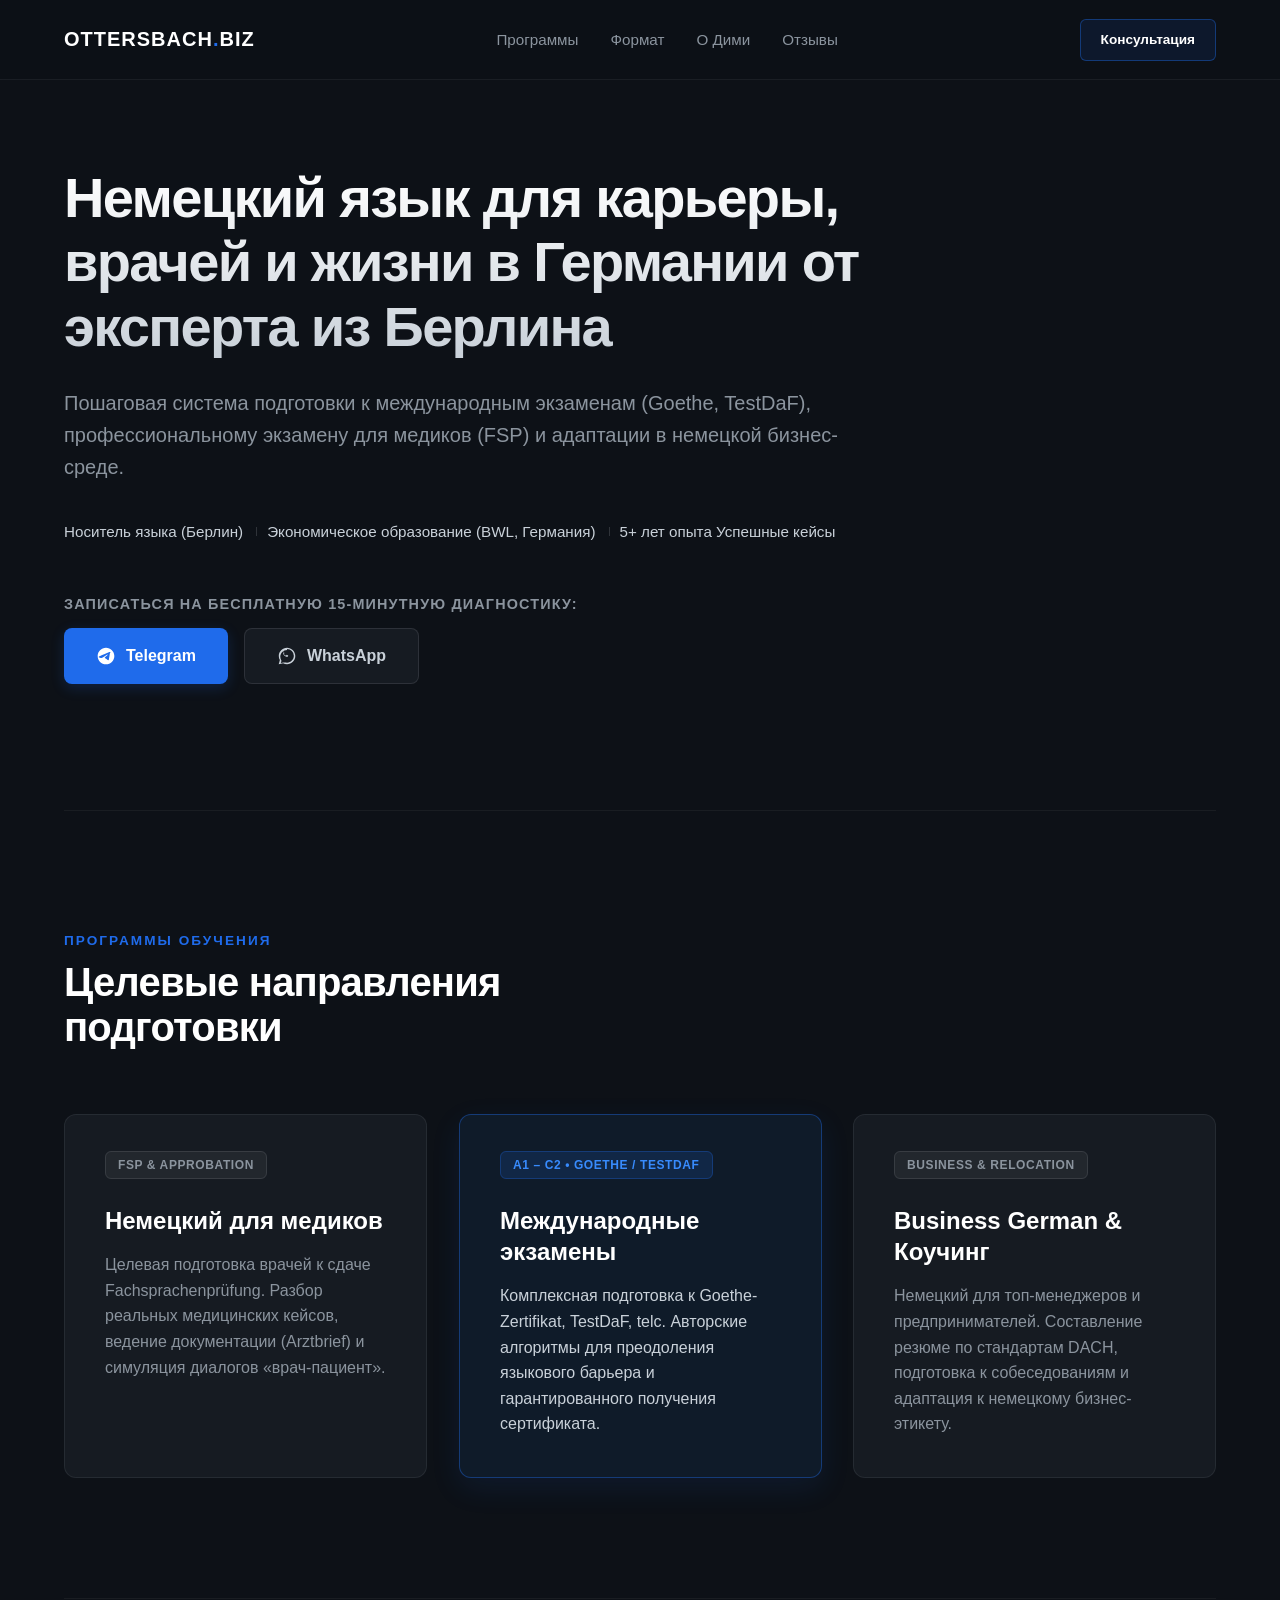
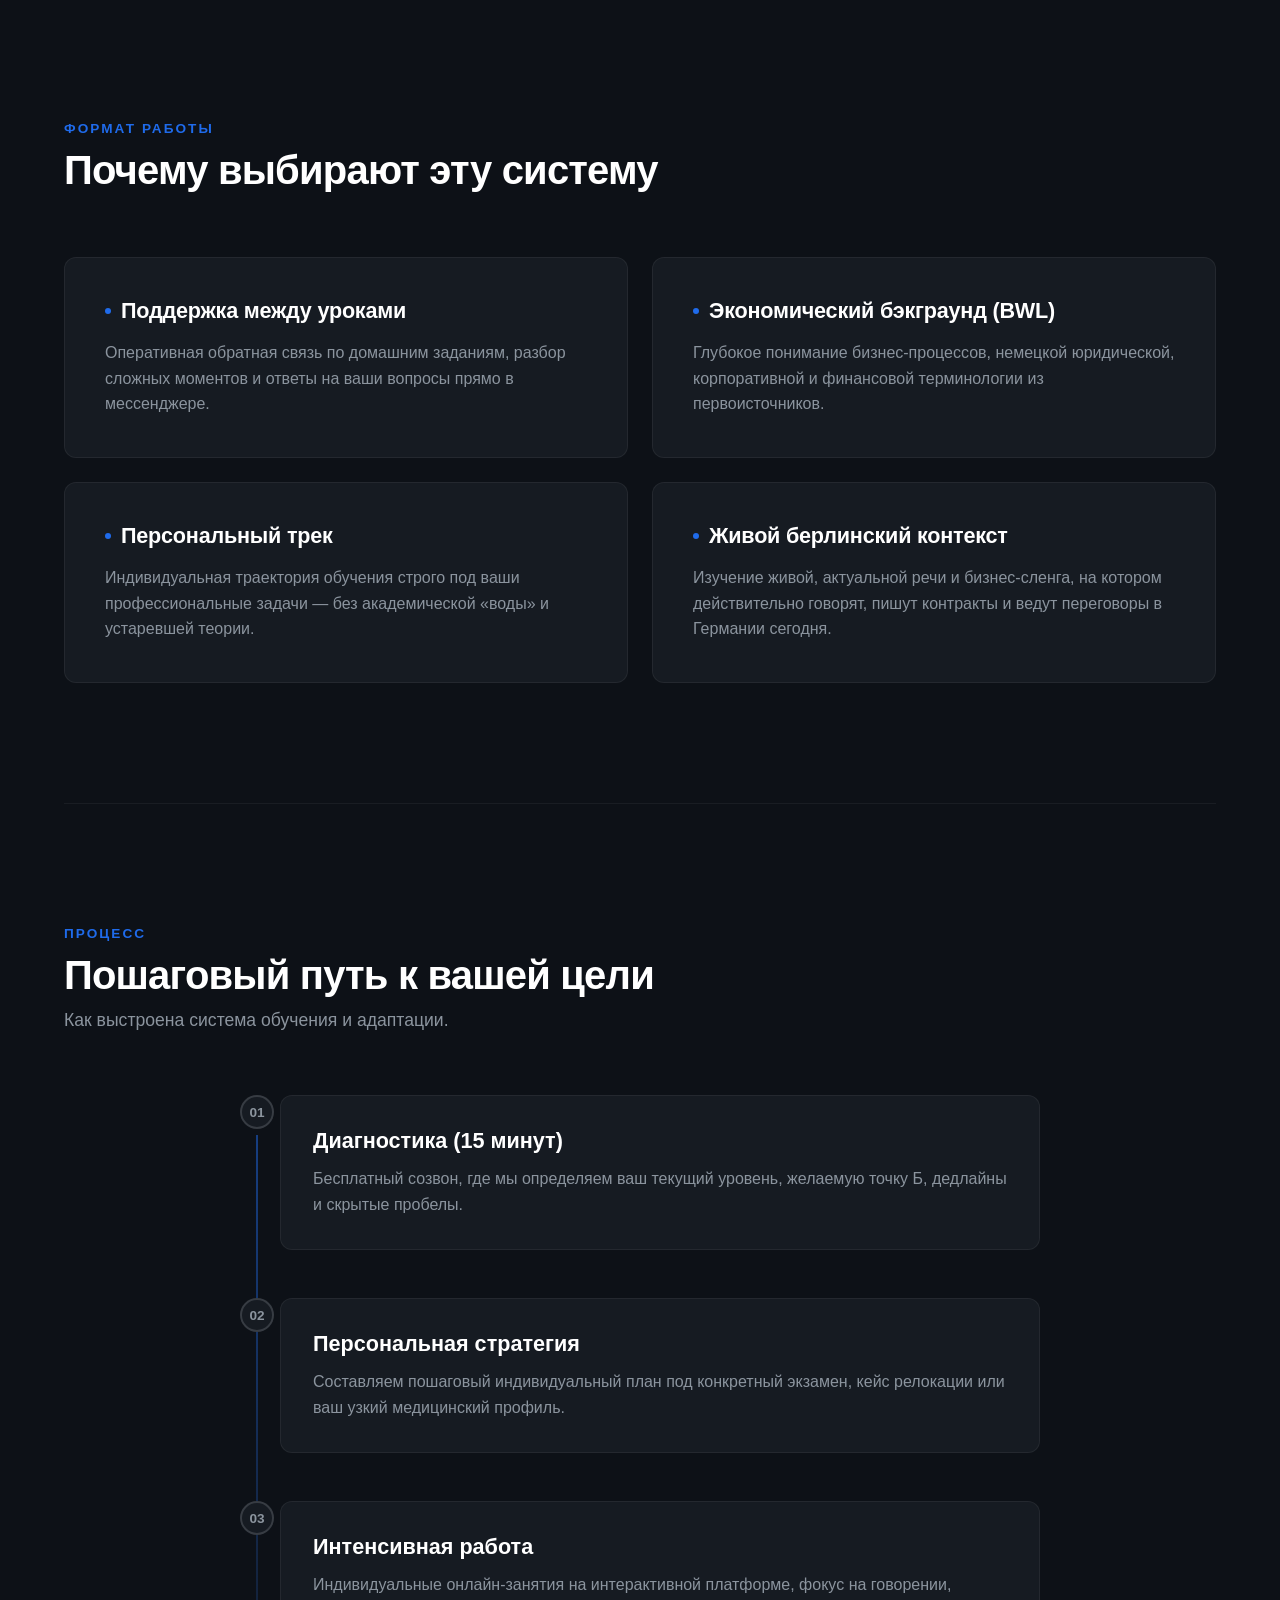
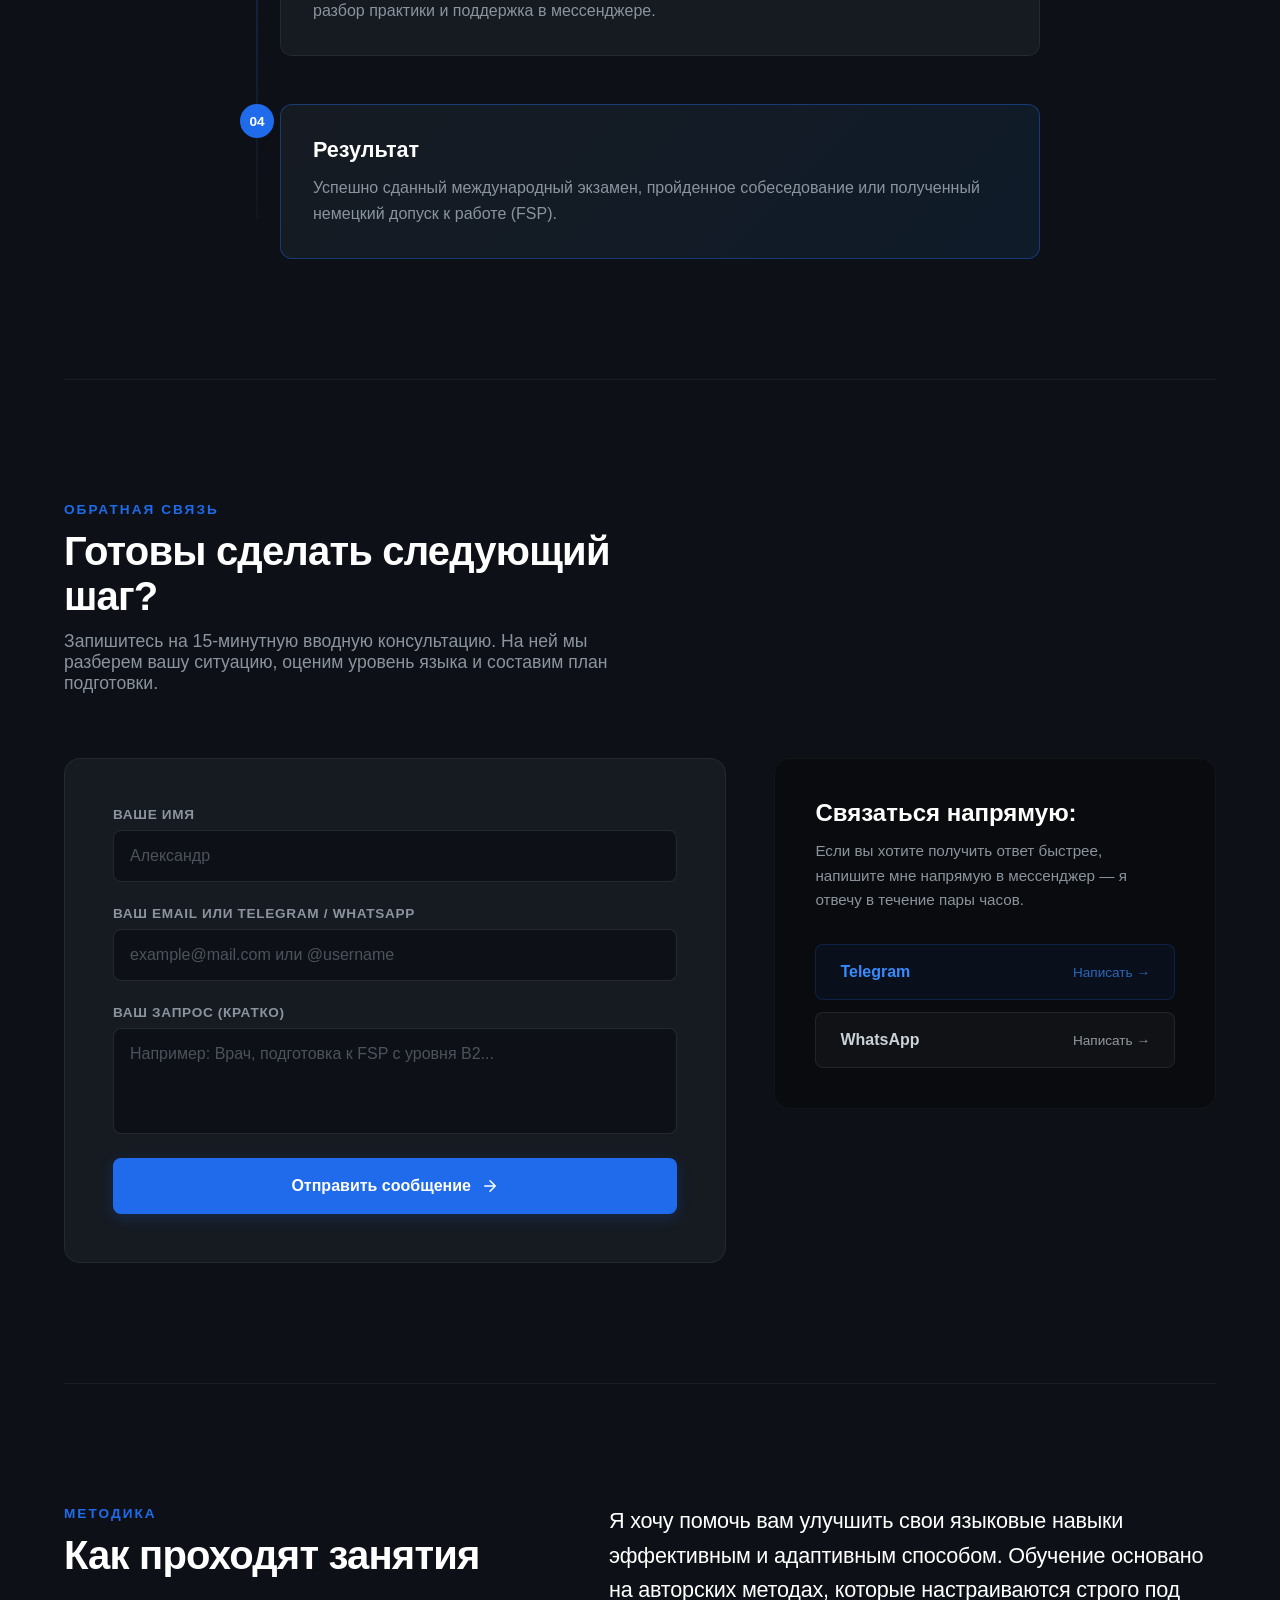
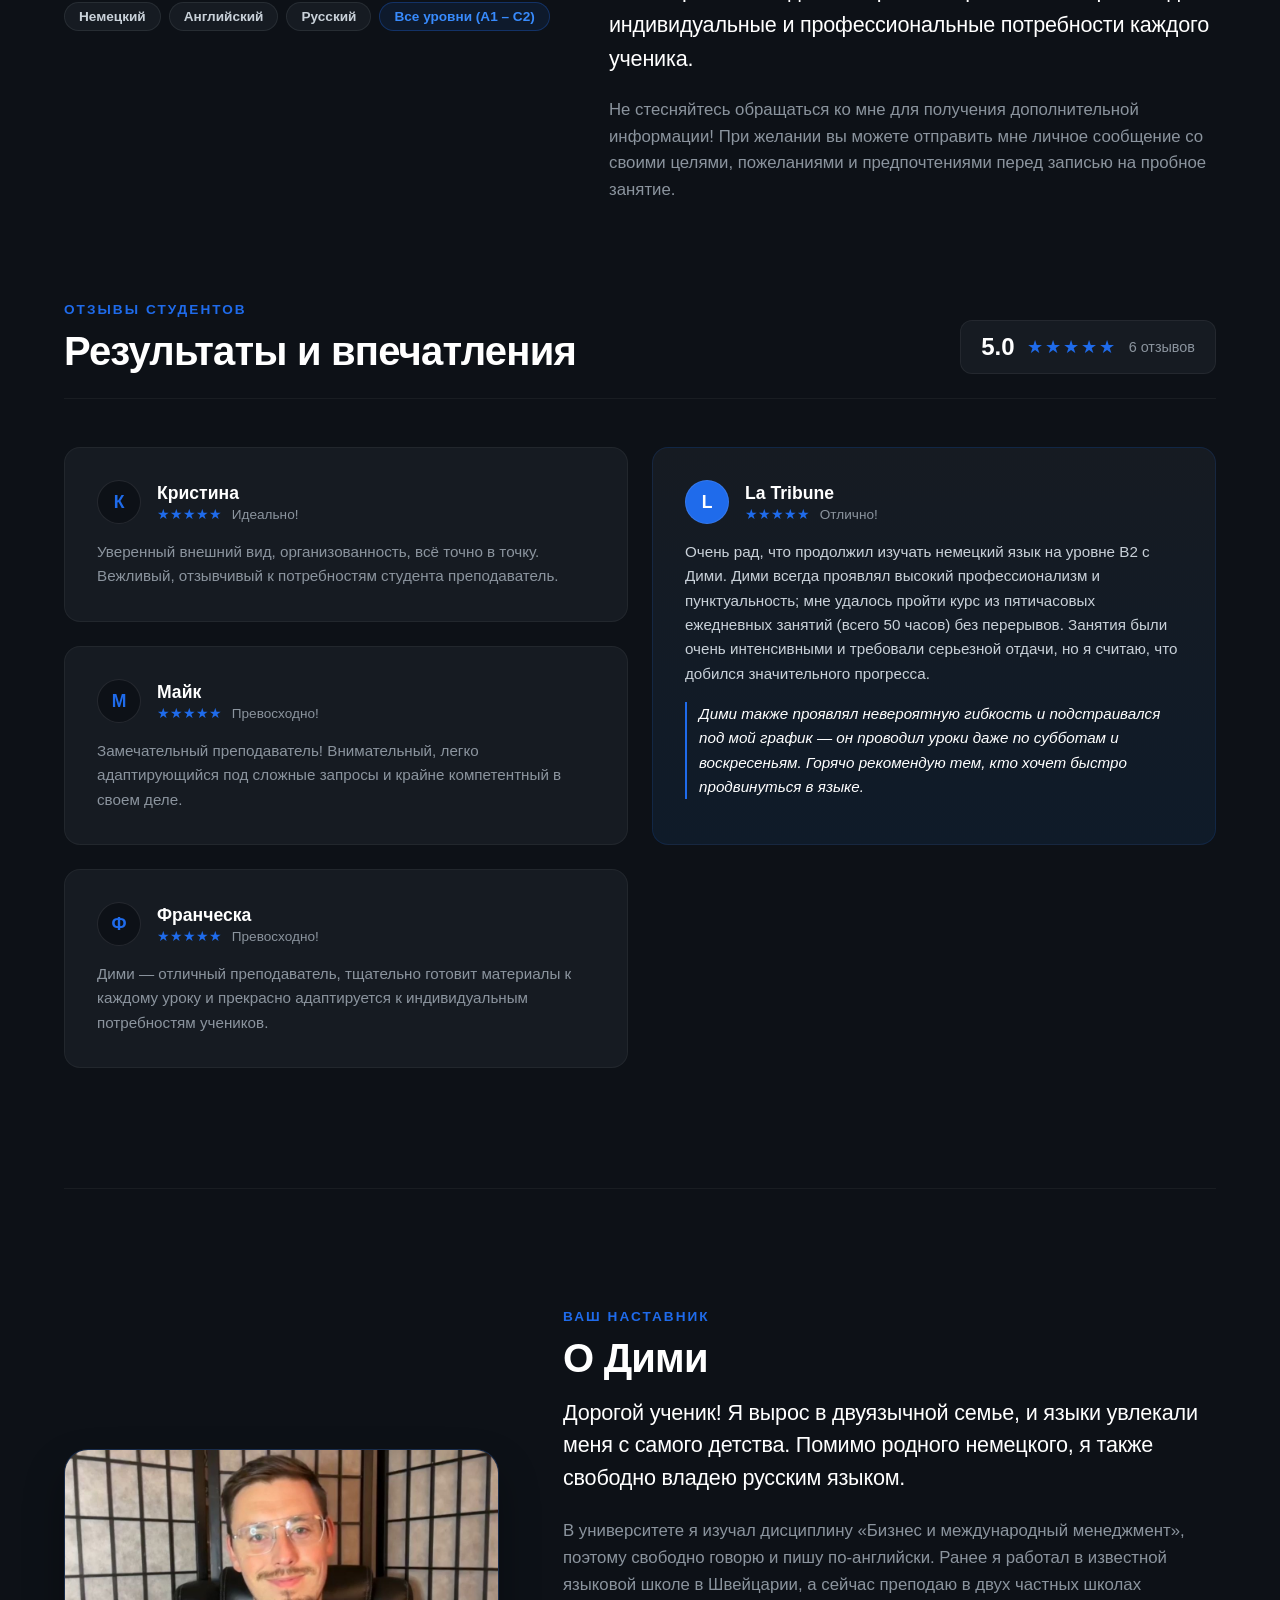
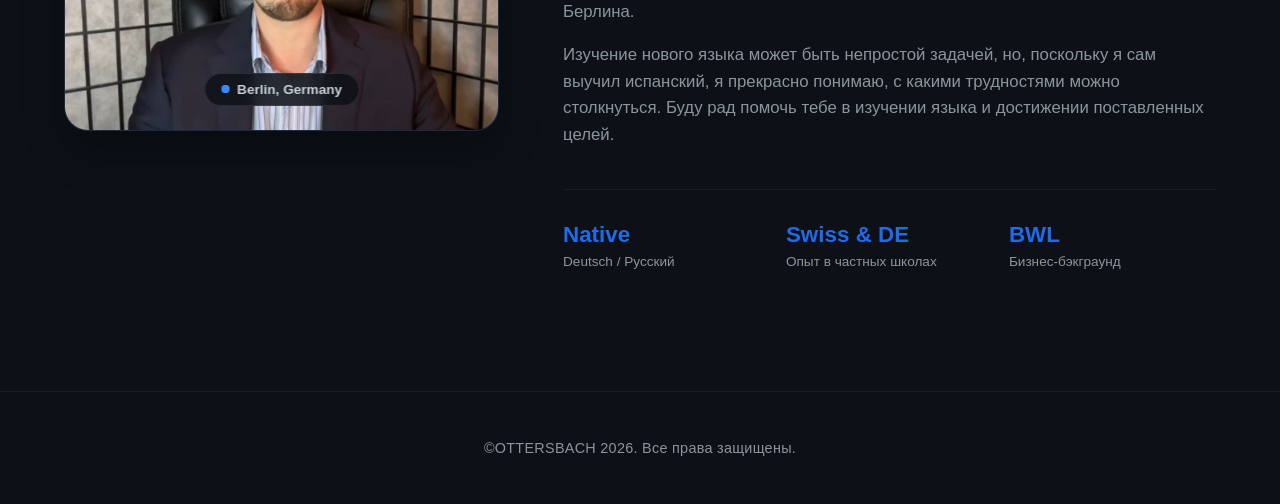
==== commit 313eb10e: "Update index.html" ====
--- a/index.html
+++ b/index.html
@@ -11,7 +11,7 @@
 	<header class="site-header">
     	<div class="header-container">
         	<a href="#" class="logo">
-            	OTTERSBACH<span class="logo-dot">.</span>DE
+            	OTTERSBACH<span class="logo-dot">.</span>BIZ
         	</a>
 
         	<!-- Navigation -->
@@ -41,7 +41,7 @@
             <ul class="badge-flex">
                 <li class="badge">Носитель языка (Берлин)</li>
                 <li class="badge">Экономическое образование (BWL, Германия)</li>
-                <li class="badge">5+ лет опыта • Успешные кейсы</li>    
+                <li class="badge">5+ лет опыта  Успешные кейсы</li>    
             </ul>
         
             <div class="cta-container">
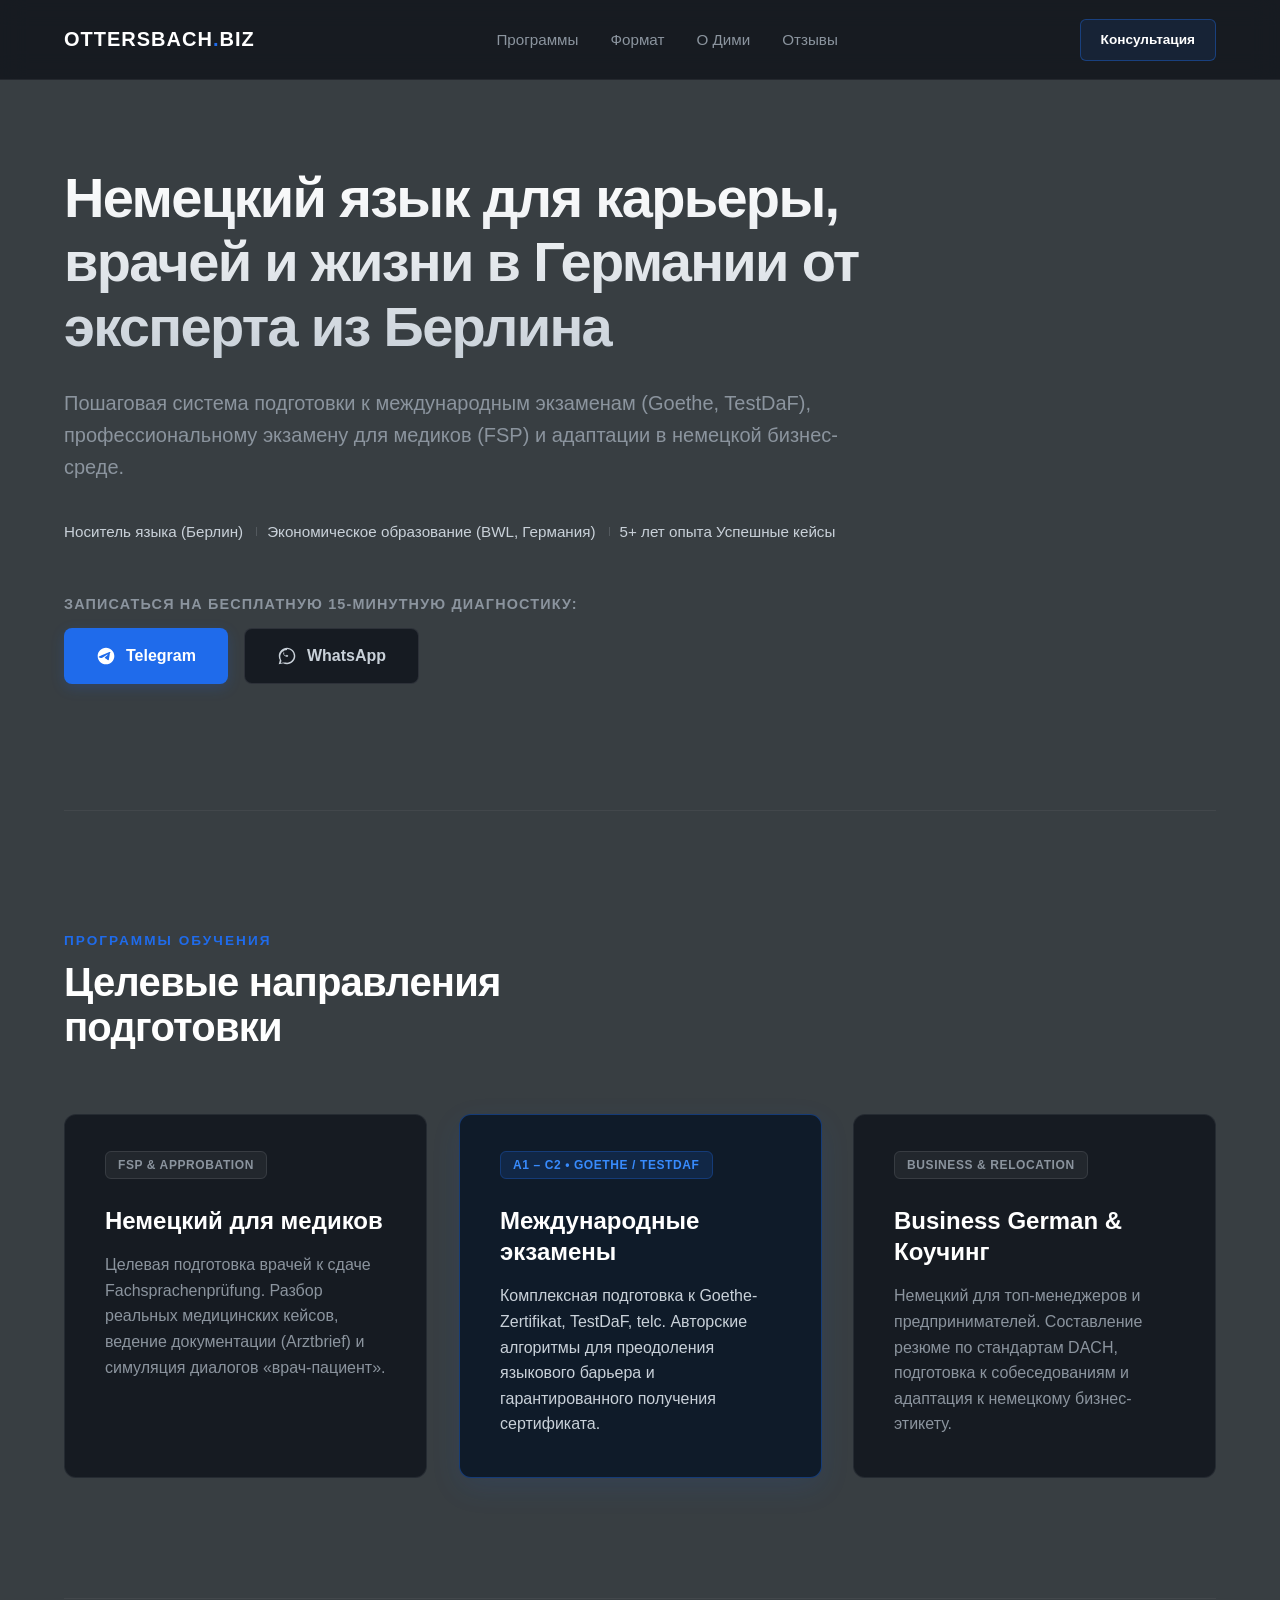
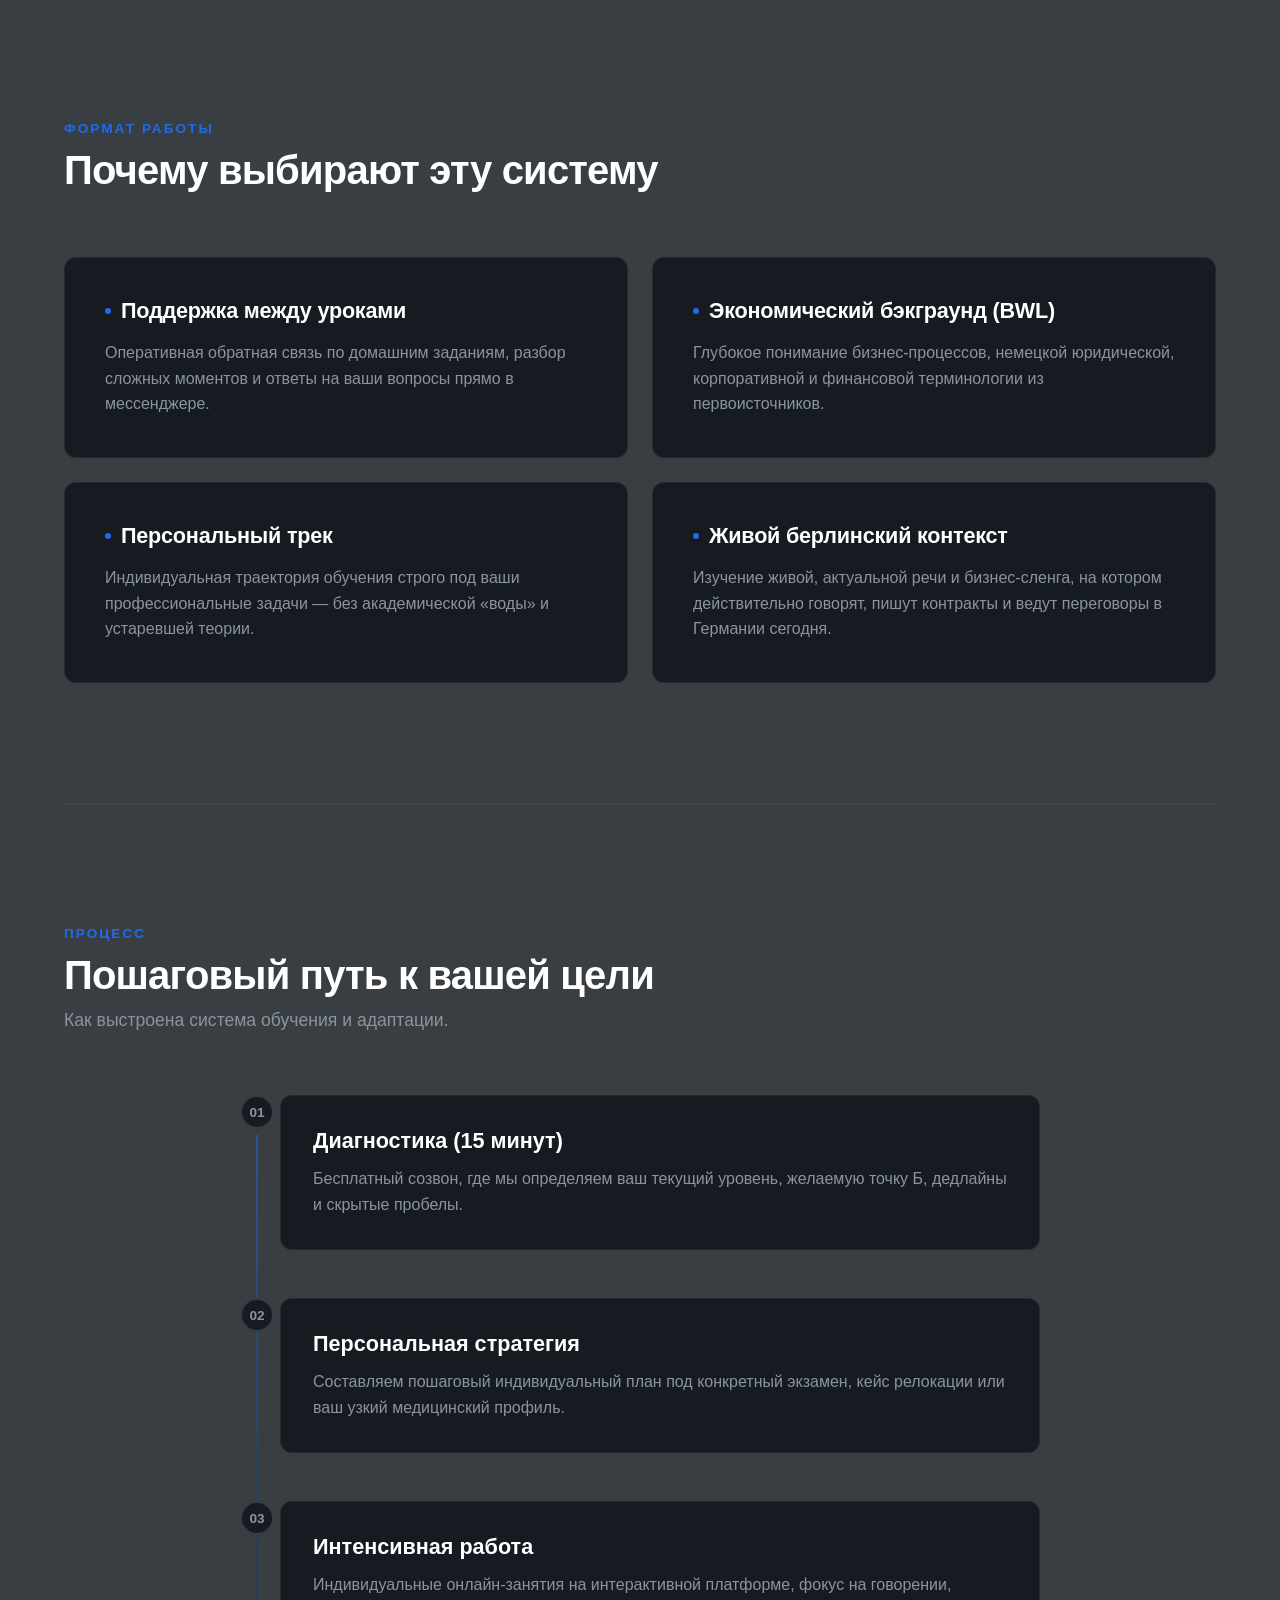
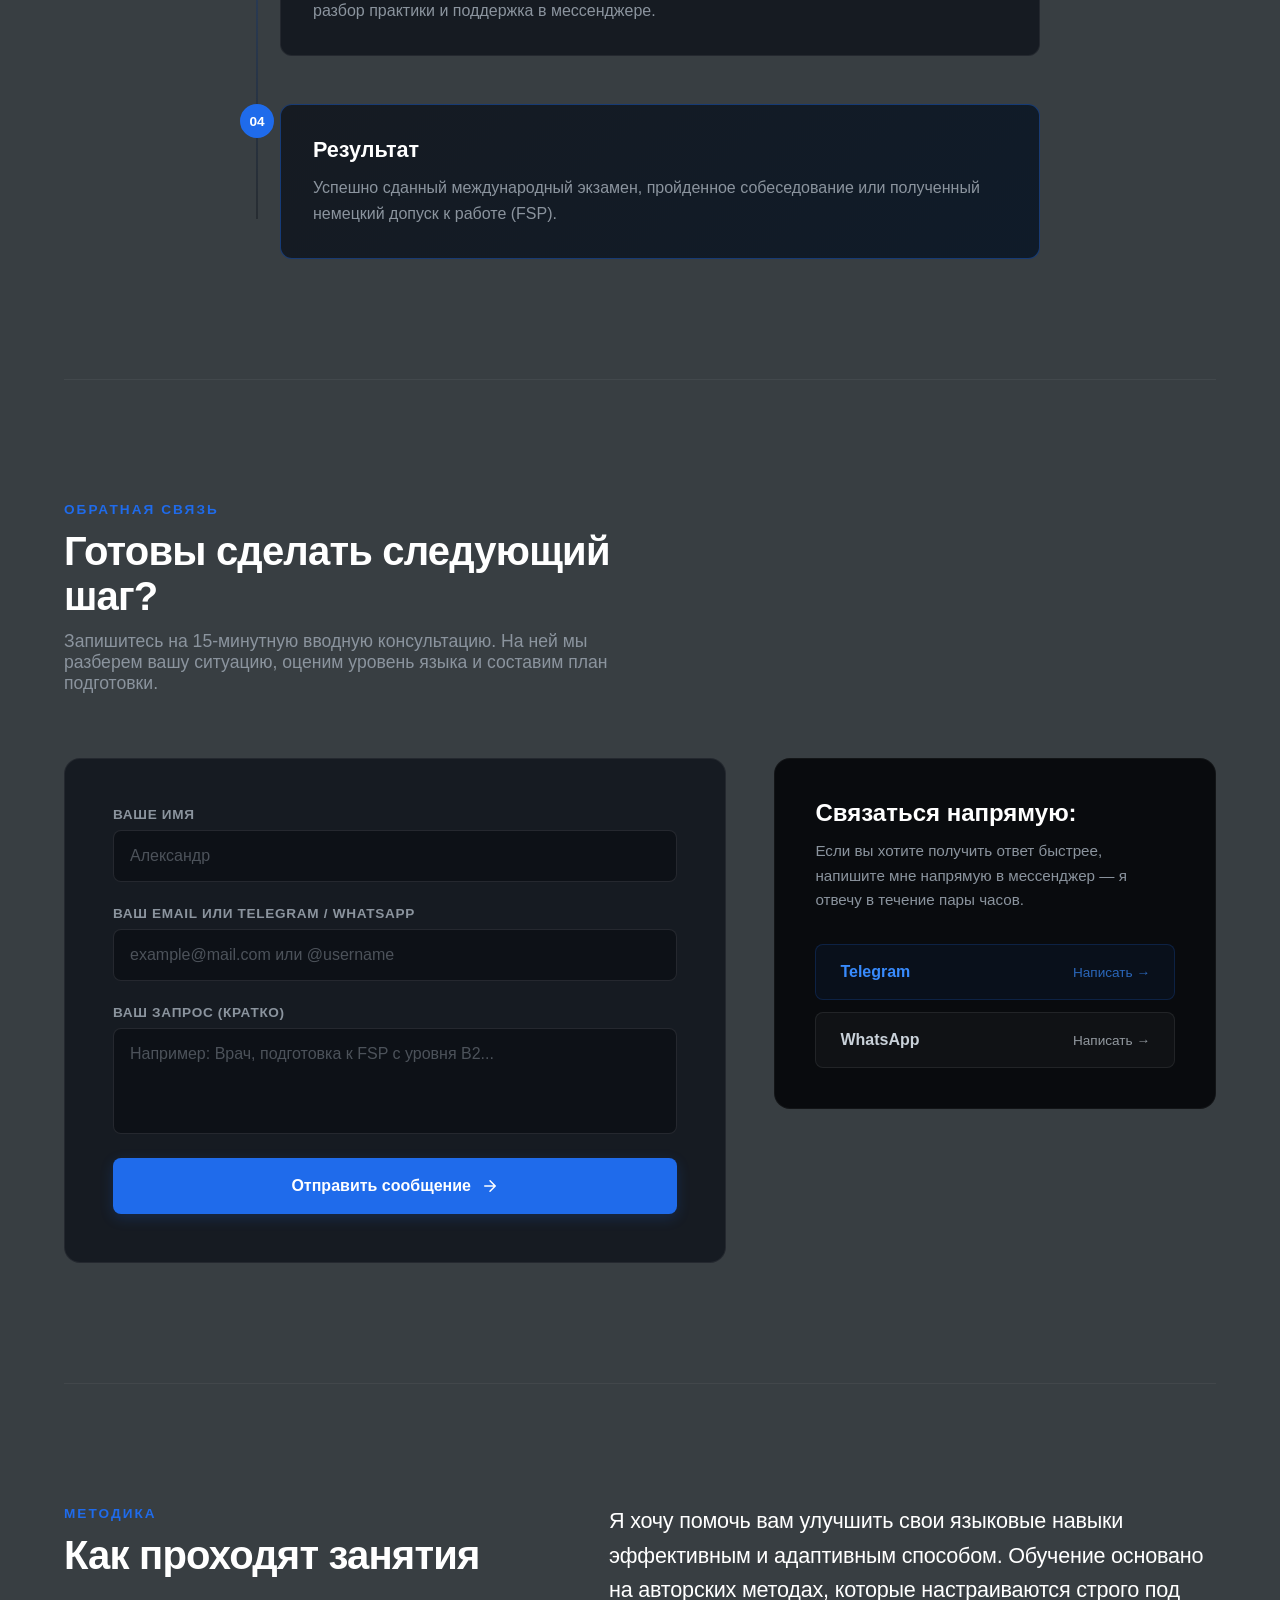
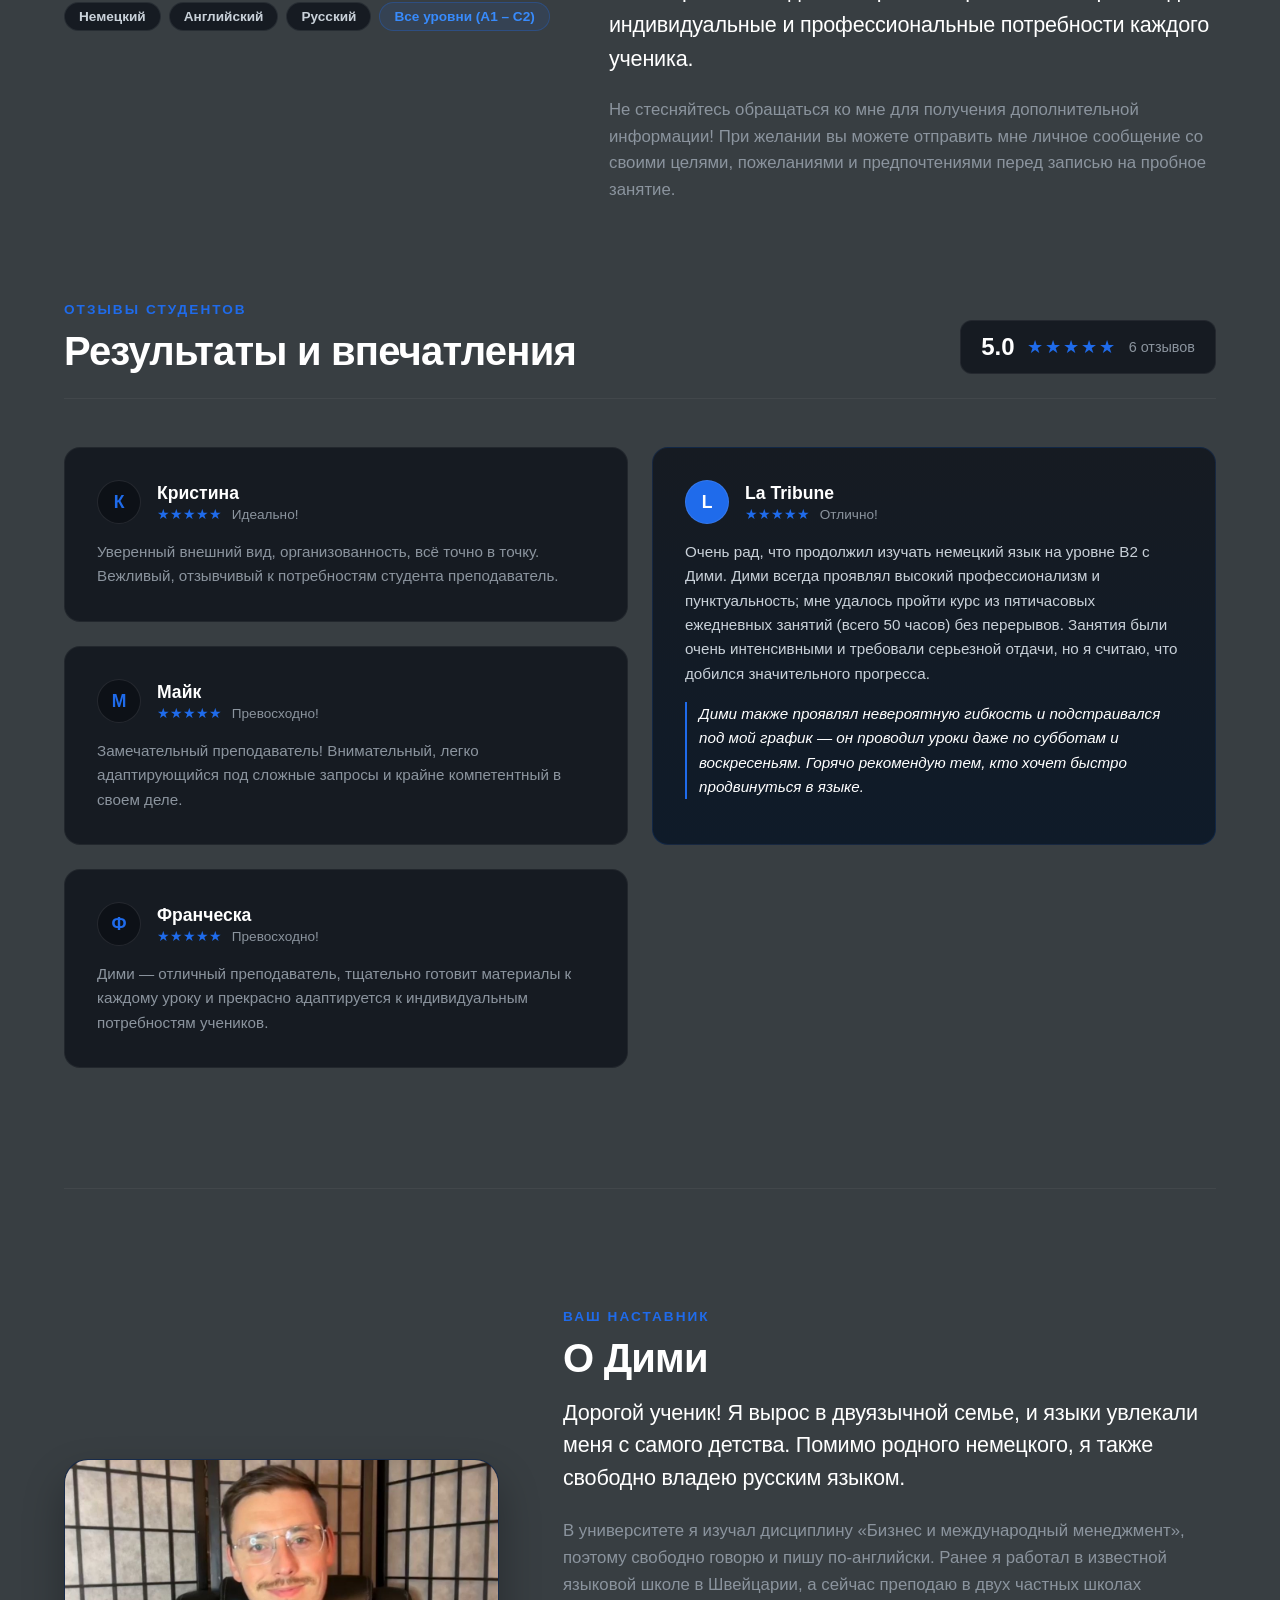
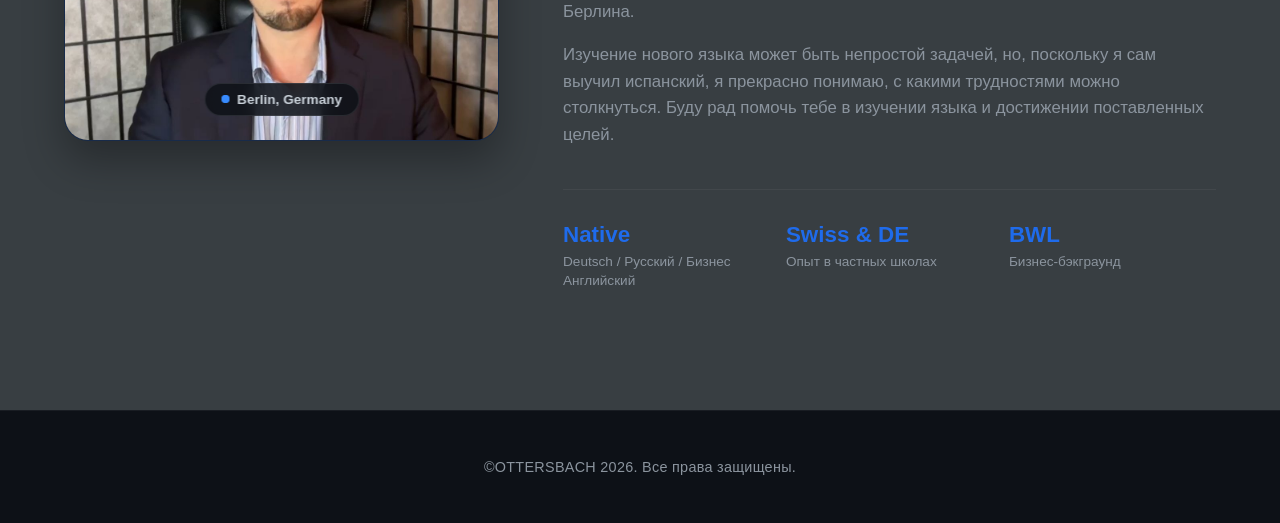
==== commit 9c0f14f9: "Update index.html" ====
--- a/index.html
+++ b/index.html
@@ -356,7 +356,7 @@
             <div class="expert-metrics">
                 <div class="metric-item">
                     <span class="metric-value">Native</span>
-                    <span class="metric-label">Deutsch / Русский</span>
+                    <span class="metric-label">Deutsch / Русский / Бизнес Английский</span>
                 </div>
                 <div class="metric-item">
                     <span class="metric-value">Swiss & DE</span>
--- a/global.css
+++ b/global.css
@@ -6,7 +6,7 @@
 
 html {
     scroll-behavior: smooth;
-    background-color: #0D1117;
+    background-color: /*#0D1117;*/#383E42;
     color: #FFFFFF;
     font-family: -apple-system, BlinkMacSystemFont, "Inter", "Segoe UI", Roboto, Helvetica, Arial, sans-serif;
     -webkit-font-smoothing: antialiased;
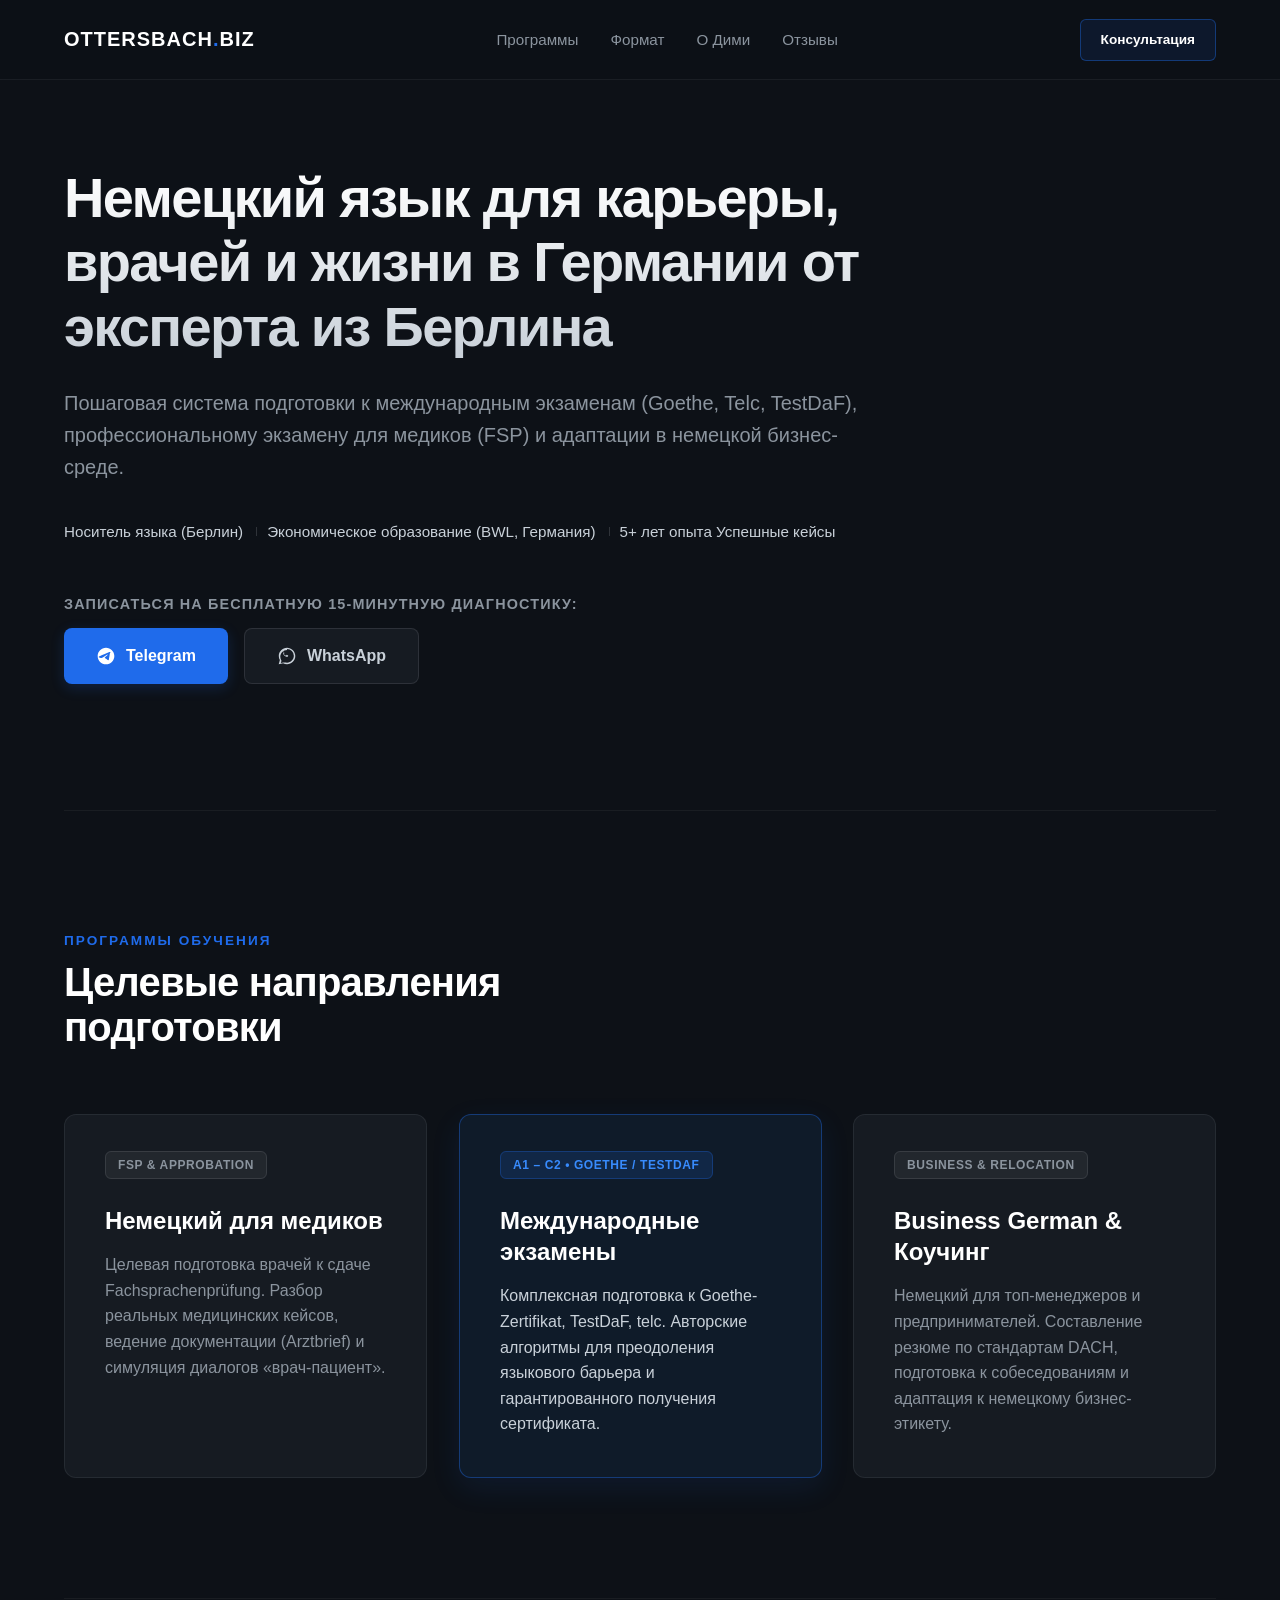
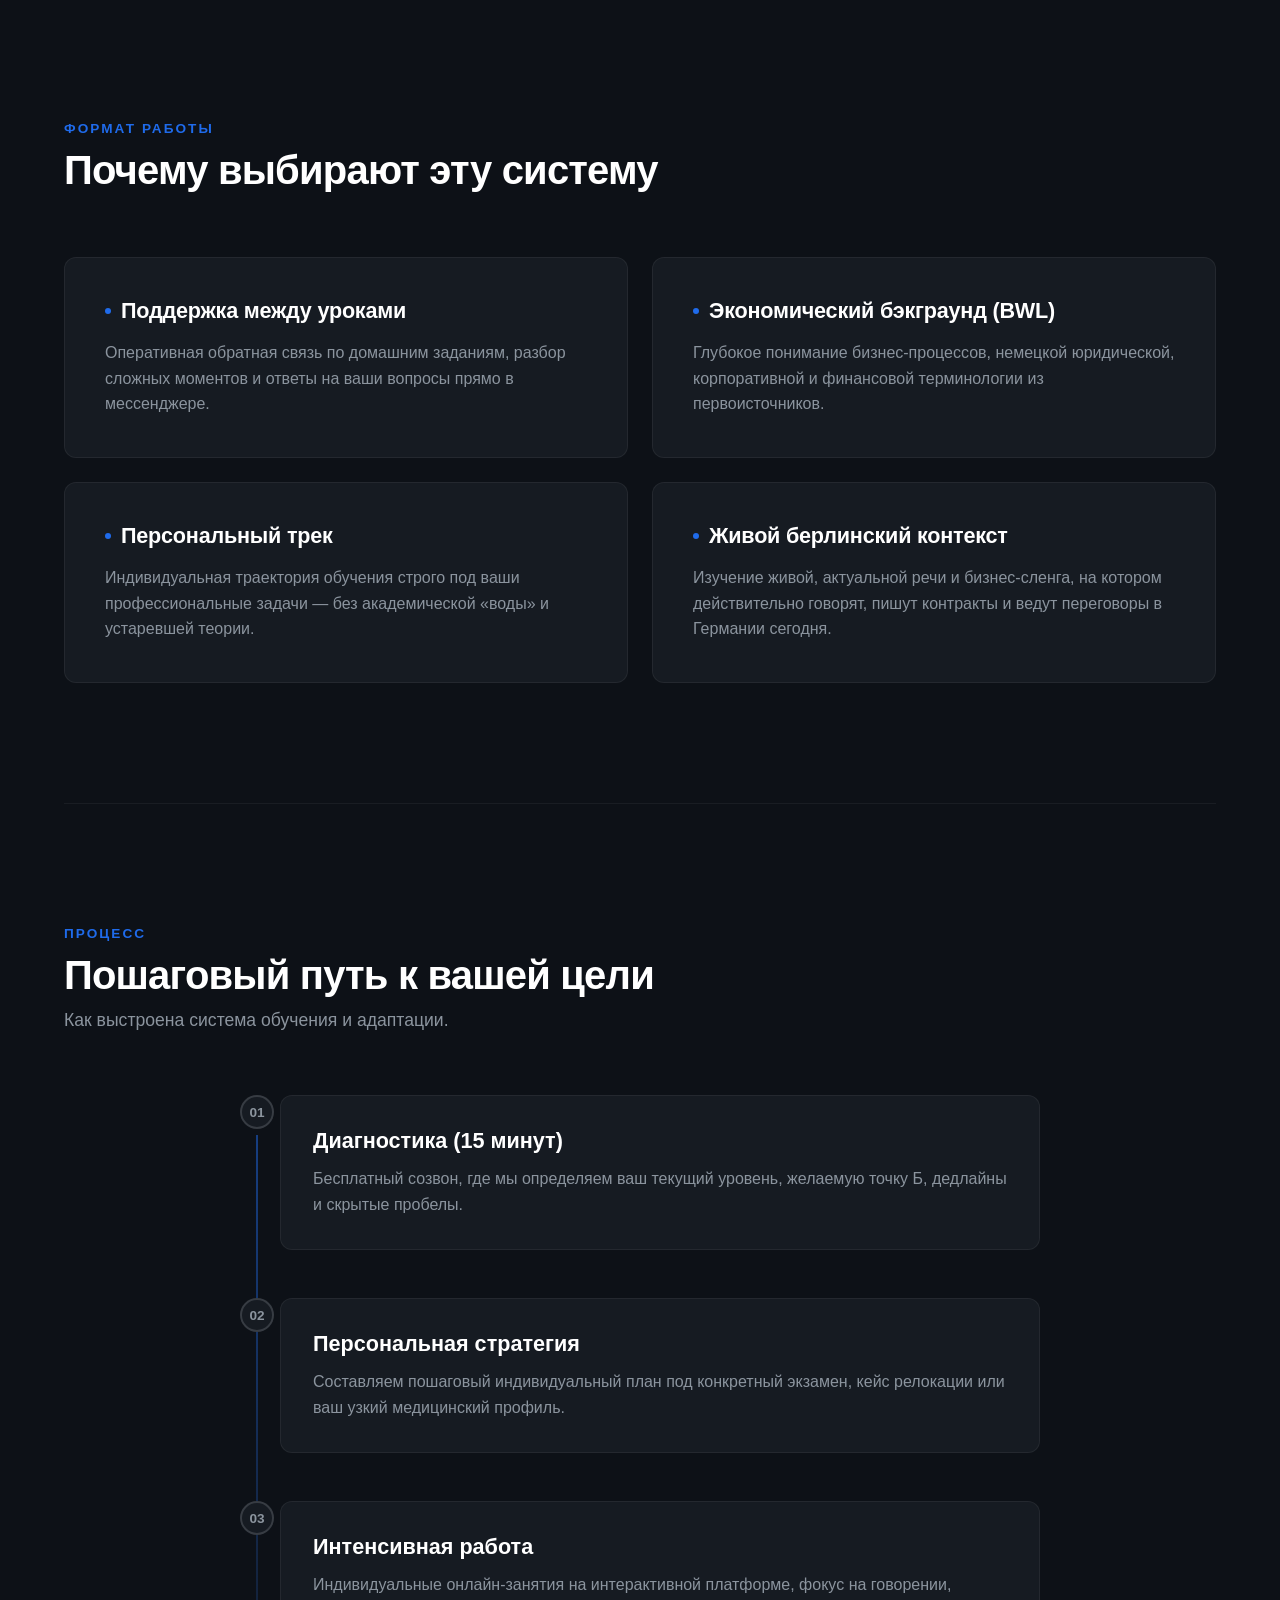
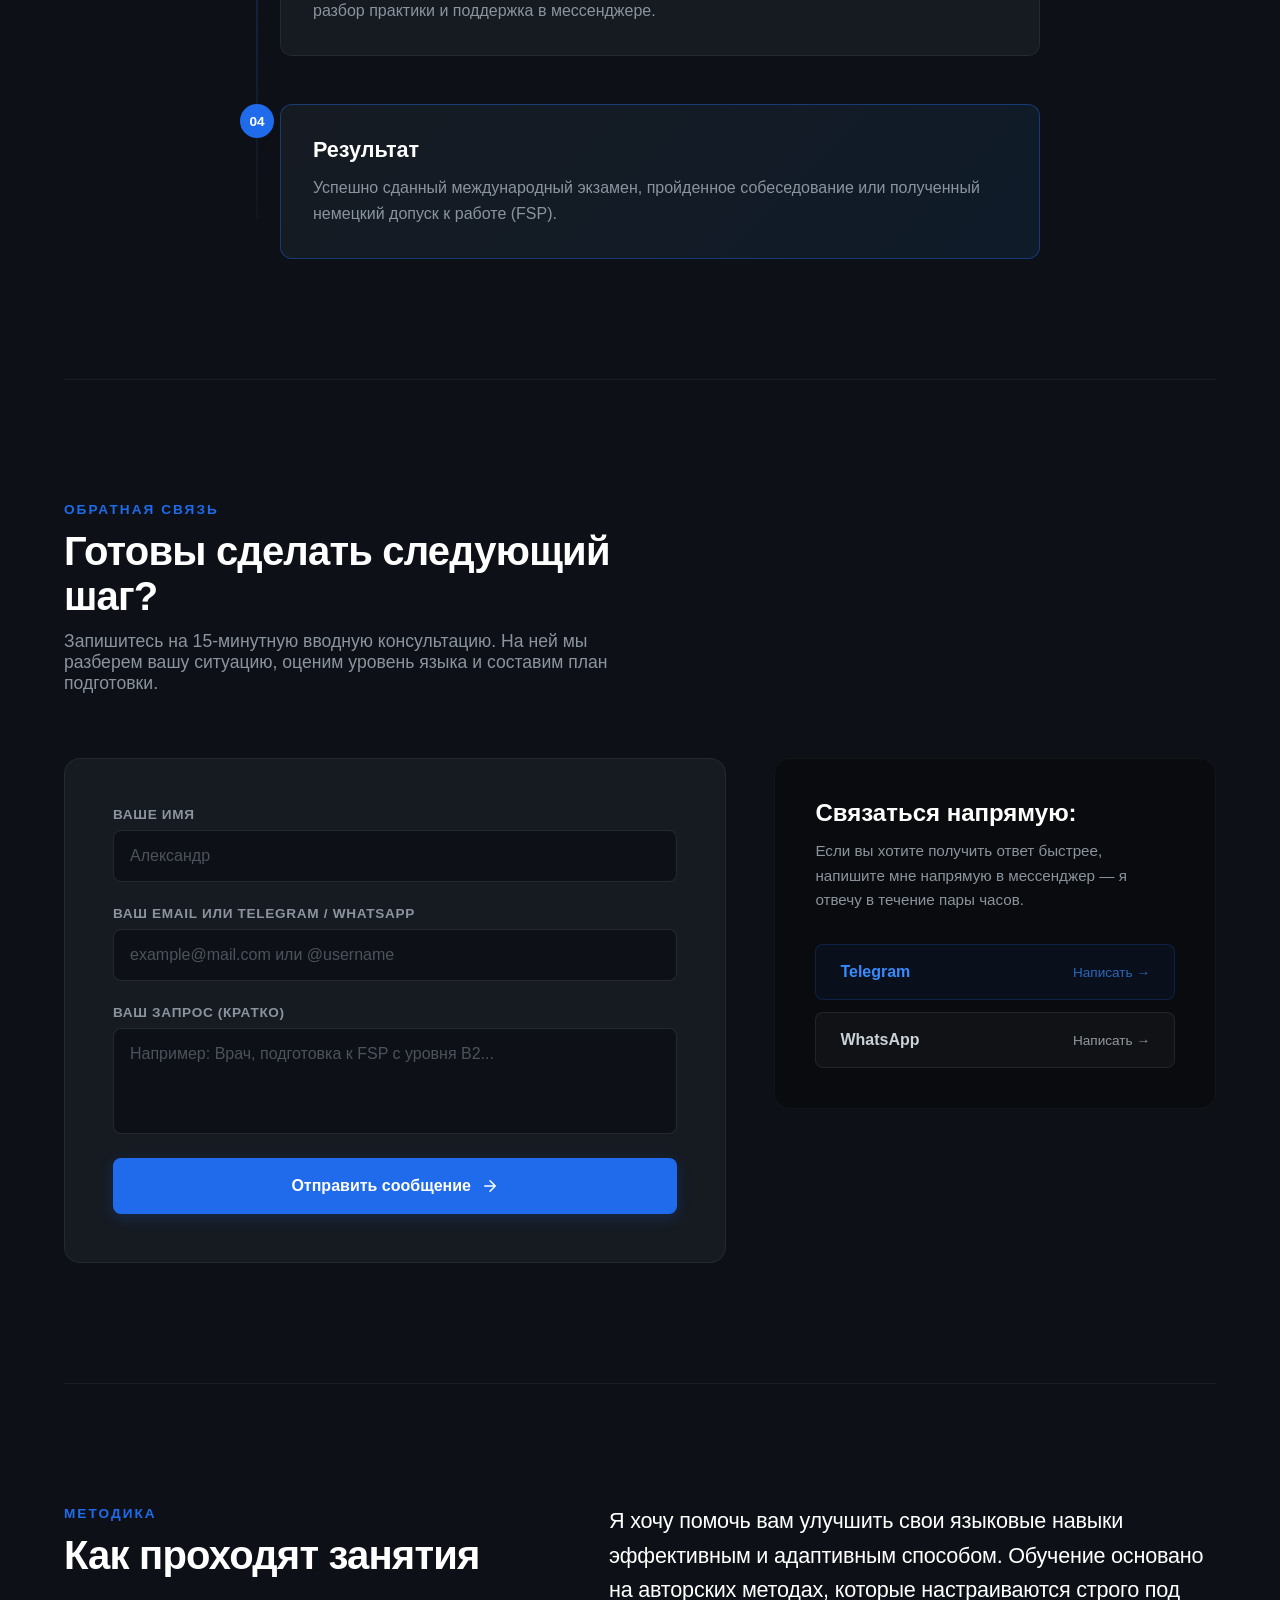
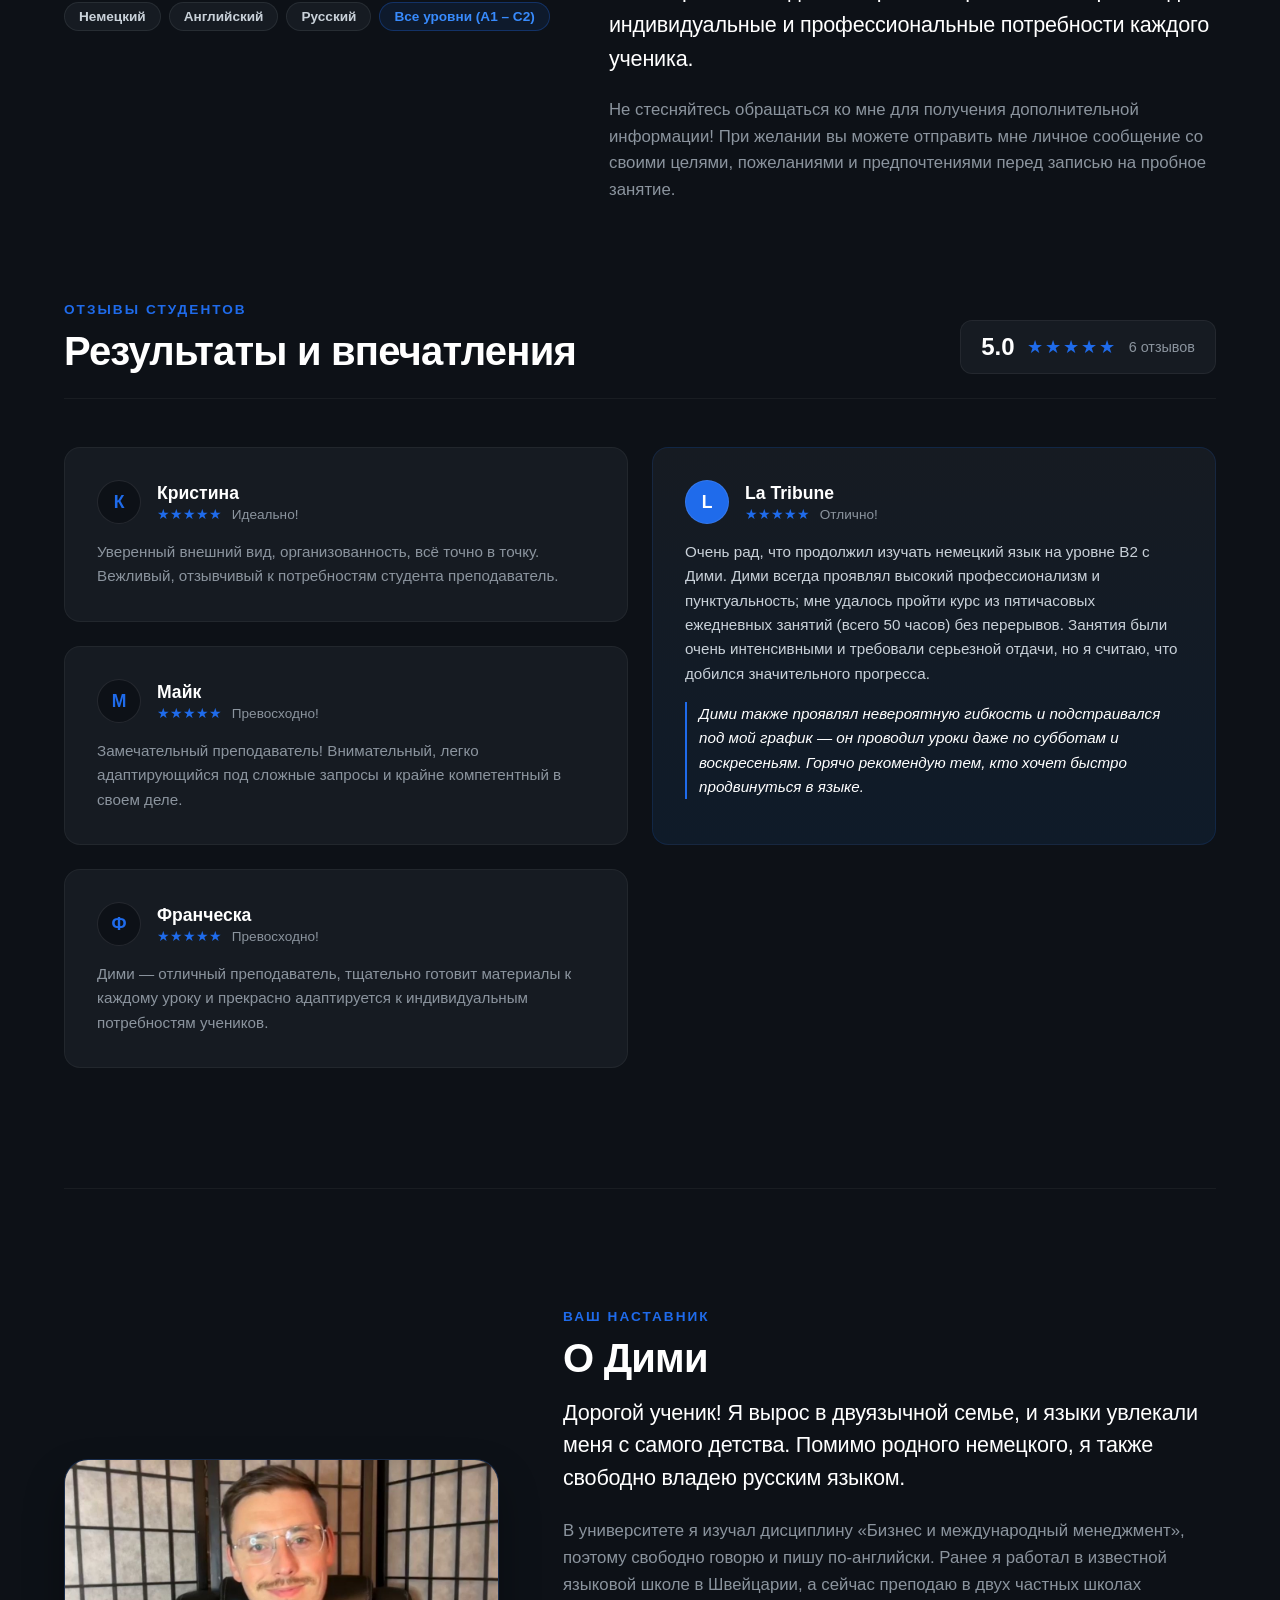
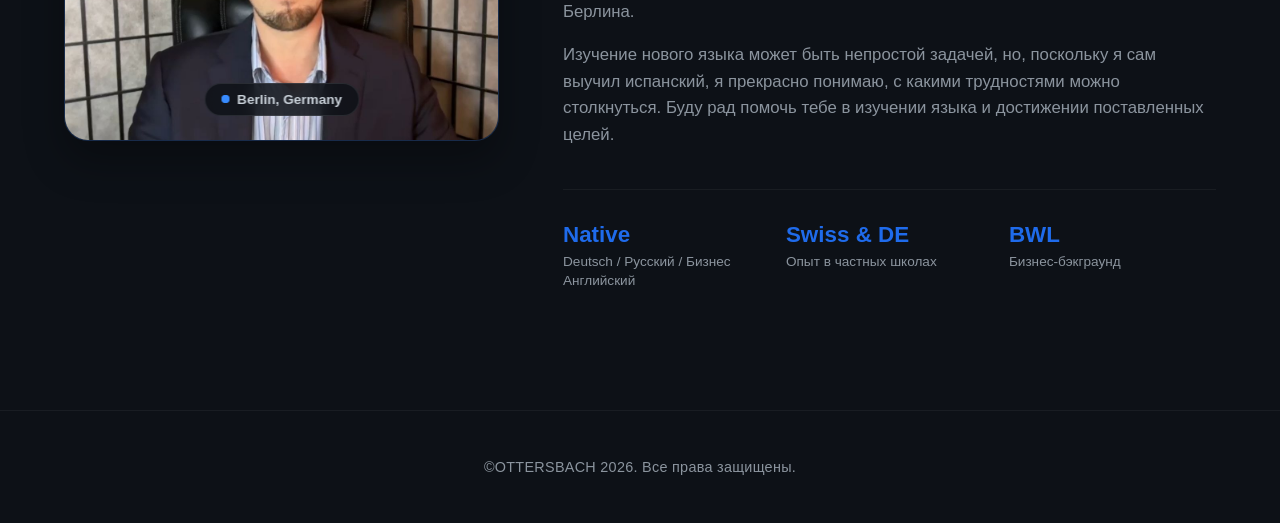
==== commit 9196d09f: "Update index.html" ====
--- a/index.html
+++ b/index.html
@@ -35,7 +35,7 @@
             <!-- Main Header-->
             <h1 class="main-title">Немецкий язык для карьеры, врачей и жизни в Германии от эксперта из Берлина</h1>
             <p class="description">
-                Пошаговая система подготовки к международным экзаменам (Goethe, TestDaF), профессиональному экзамену для медиков (FSP) и адаптации в немецкой бизнес-среде.
+                Пошаговая система подготовки к международным экзаменам (Goethe, Telc, TestDaF), профессиональному экзамену для медиков (FSP) и адаптации в немецкой бизнес-среде.
             </p>
             
             <ul class="badge-flex">
--- a/global.css
+++ b/global.css
@@ -6,7 +6,7 @@
 
 html {
     scroll-behavior: smooth;
-    background-color: /*#0D1117;*/#383E42;
+    background-color: #0D1117;
     color: #FFFFFF;
     font-family: -apple-system, BlinkMacSystemFont, "Inter", "Segoe UI", Roboto, Helvetica, Arial, sans-serif;
     -webkit-font-smoothing: antialiased;
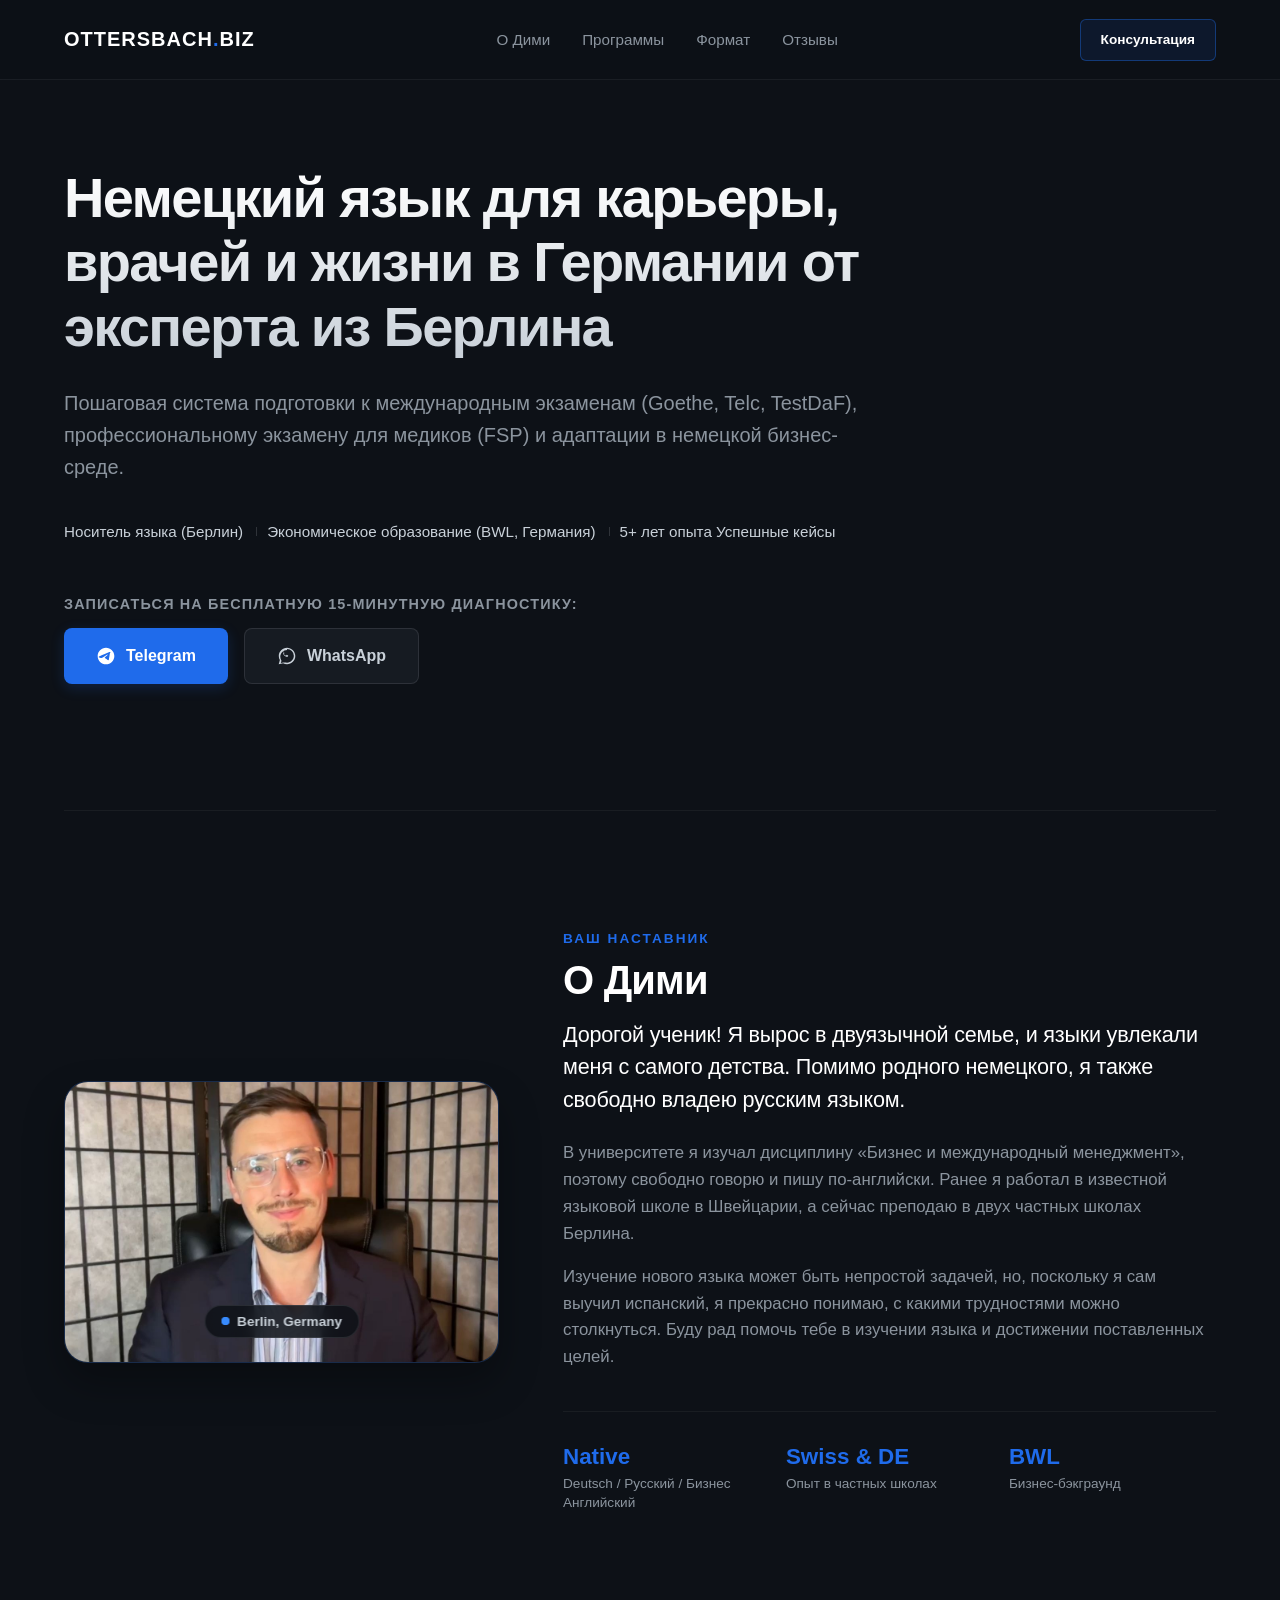
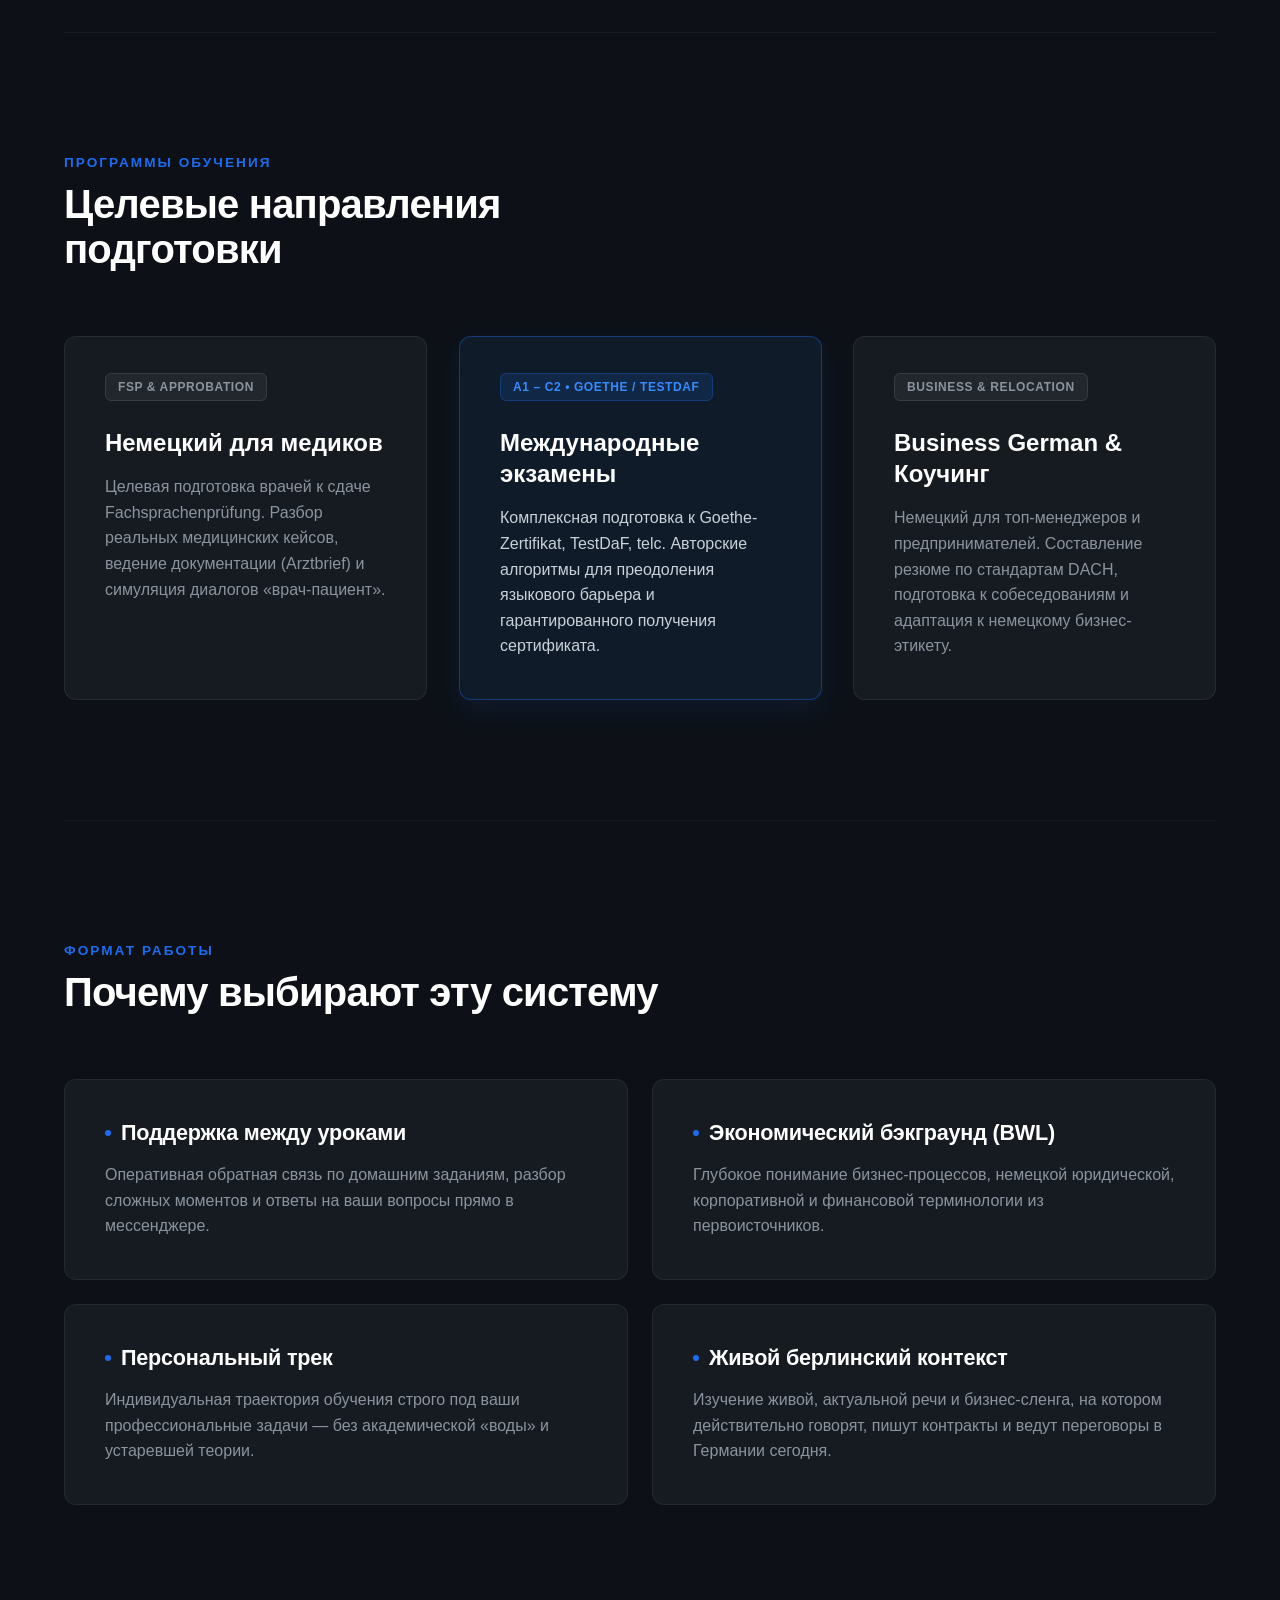
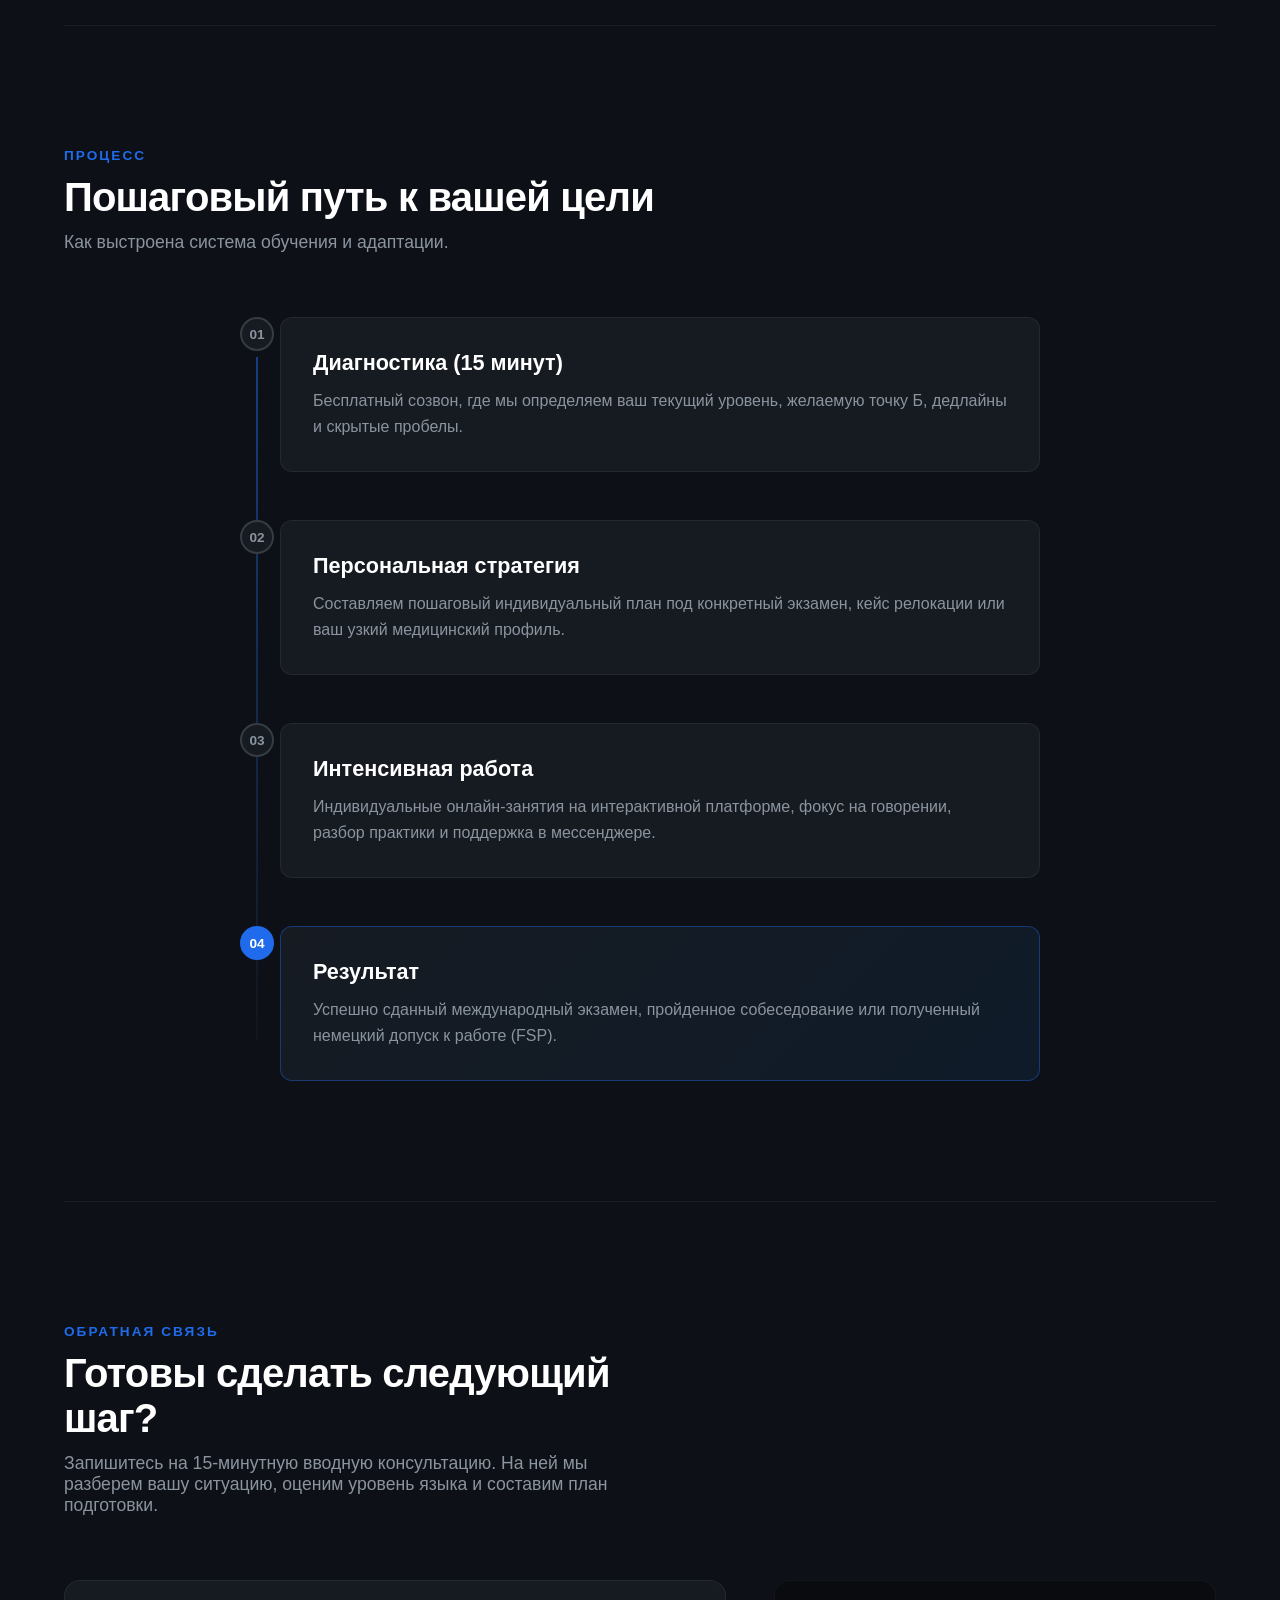
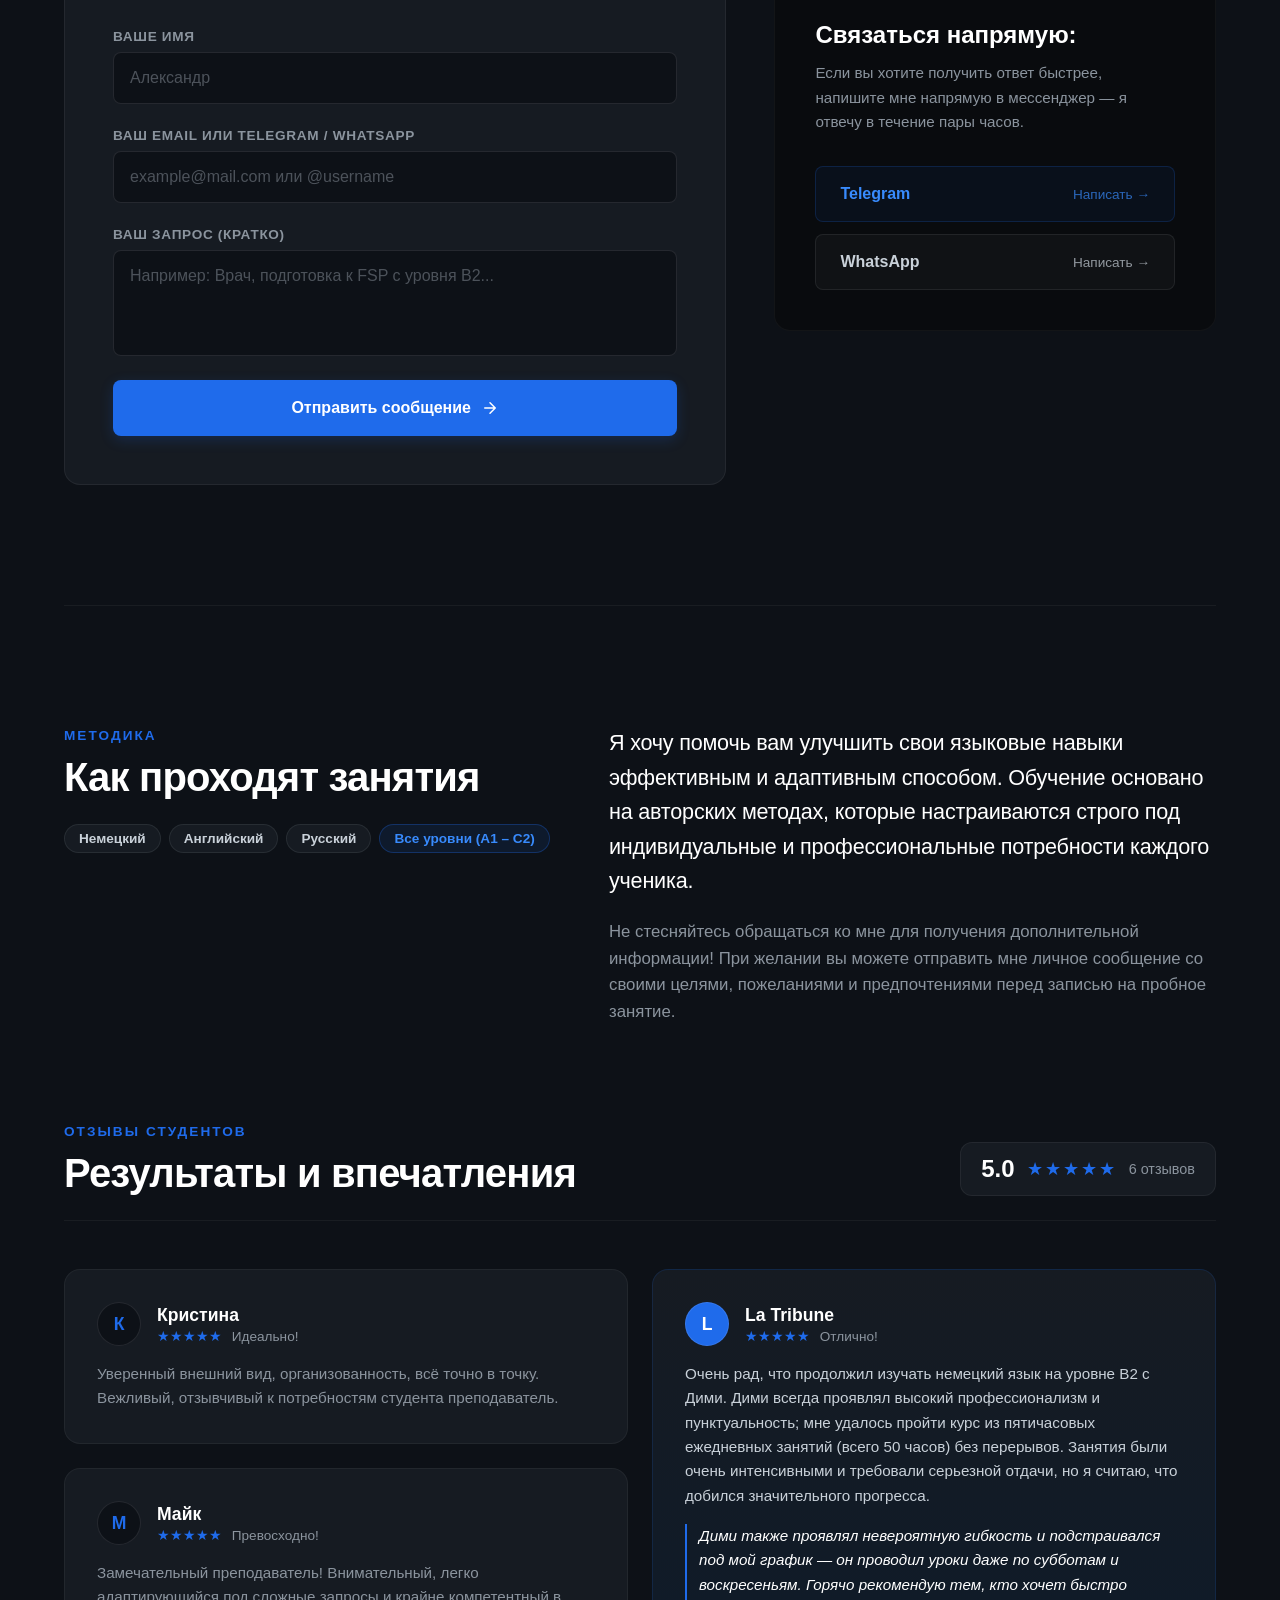
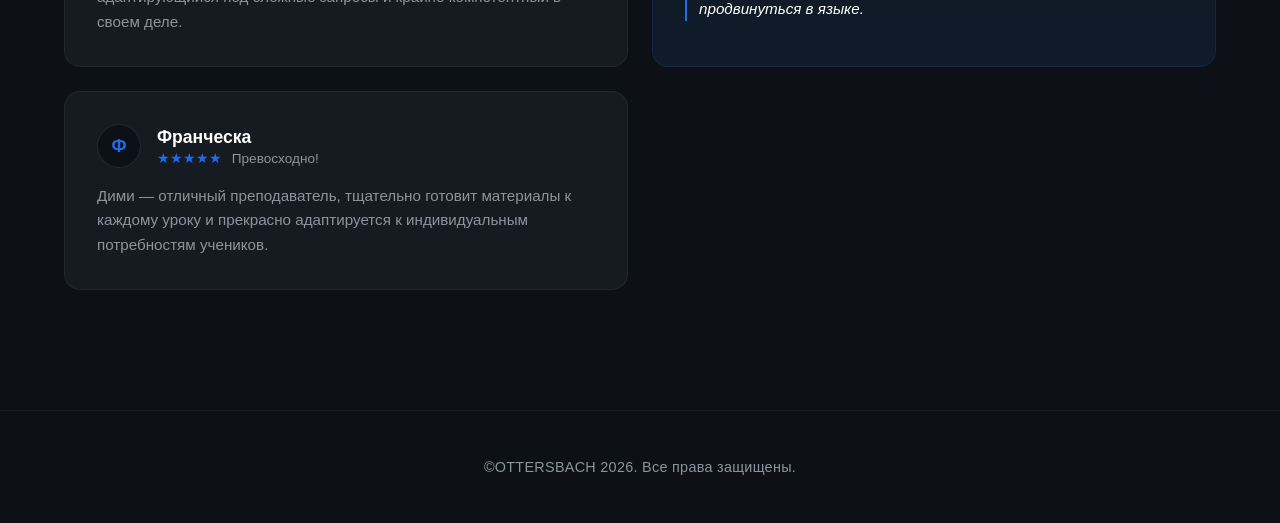
==== commit b9de892c: "Update index.html" ====
--- a/index.html
+++ b/index.html
@@ -16,9 +16,9 @@
 
         	<!-- Navigation -->
         	<nav class="desktop-nav">
-            	<a href=".programs-section" class="nav-link">Программы</a>
+            	<a href=".expert-section" class="nav-link">О Дими</a>
+				<a href=".programs-section" class="nav-link">Программы</a>
             	<a href=".skills-section" class="nav-link">Формат</a>
-            	<a href=".expert-section" class="nav-link">О Дими</a>
             	<a href=".reviews-wrapper" class="nav-link">Отзывы</a>
         	</nav>
 
@@ -59,7 +59,51 @@
             </div>
         </div>
     </section>
-    <section class="programs-section animate-on-scroll">
+	<section class="expert-section animate-on-scroll">
+    	<div class="expert-grid">
+        	<div class="expert-visual animate-on-scroll">
+    			<img src="images/avatar.jpg" alt="Dimi -  german language teacher" class="expert-photo">
+    			<div class="expert-location-tag">
+        			<span class="pulse-dot"></span> Berlin, Germany
+    			</div>
+			</div>
+
+        	<div class="expert-content animate-on-scroll">
+            	<span class="section-subtitle">Ваш наставник</span>
+            	<h2 class="section-title">О Дими</h2>
+            
+            	<p class="expert-lead-text">
+                Дорогой ученик! Я вырос в двуязычной семье, и языки увлекали меня с самого детства. Помимо родного немецкого, я также свободно владею русским языком.
+            	</p>
+            
+            	<p class="expert-description-text">
+                В университете я изучал дисциплину «Бизнес и международный менеджмент», поэтому свободно говорю и пишу по-английски. Ранее я работал в известной языковой школе в Швейцарии, а сейчас преподаю в двух частных школах Берлина.
+            	</p>
+            
+            	<p class="expert-description-text">
+                	Изучение нового языка может быть непростой задачей, но, поскольку я сам выучил испанский, я прекрасно понимаю, с какими трудностями можно столкнуться. Буду рад помочь тебе в изучении языка и достижении поставленных целей.
+            	</p>
+
+            	<div class="expert-metrics">
+                	<div class="metric-item">
+                    	<span class="metric-value">Native</span>
+                    	<span class="metric-label">Deutsch / Русский / Бизнес Английский</span>
+                	</div>
+                <div class="metric-item">
+                    <span class="metric-value">Swiss & DE</span>
+                    <span class="metric-label">Опыт в частных школах</span>
+                </div>
+                <div class="metric-item">
+                    <span class="metric-value">BWL</span>
+                    <span class="metric-label">Бизнес-бэкграунд</span>
+                </div>
+            		</div>
+        		</div>
+    		</div>
+		</section>
+
+		
+		<section class="programs-section animate-on-scroll">
     	<div class="section-header">
         	<span class="section-subtitle">Программы обучения</span>
         	<h2 class="section-title">Целевые направления подготовки</h2>
@@ -328,48 +372,6 @@
         </div>
     </div>
 </section>
-<section class="expert-section animate-on-scroll">
-    <div class="expert-grid">
-        <div class="expert-visual animate-on-scroll">
-    		<img src="images/avatar.jpg" alt="Dimi -  german language teacher" class="expert-photo">
-    		<div class="expert-location-tag">
-        		<span class="pulse-dot"></span> Berlin, Germany
-    		</div>
-		</div>
-
-        <div class="expert-content animate-on-scroll">
-            <span class="section-subtitle">Ваш наставник</span>
-            <h2 class="section-title">О Дими</h2>
-            
-            <p class="expert-lead-text">
-                Дорогой ученик! Я вырос в двуязычной семье, и языки увлекали меня с самого детства. Помимо родного немецкого, я также свободно владею русским языком.
-            </p>
-            
-            <p class="expert-description-text">
-                В университете я изучал дисциплину «Бизнес и международный менеджмент», поэтому свободно говорю и пишу по-английски. Ранее я работал в известной языковой школе в Швейцарии, а сейчас преподаю в двух частных школах Берлина.
-            </p>
-            
-            <p class="expert-description-text">
-                Изучение нового языка может быть непростой задачей, но, поскольку я сам выучил испанский, я прекрасно понимаю, с какими трудностями можно столкнуться. Буду рад помочь тебе в изучении языка и достижении поставленных целей.
-            </p>
-
-            <div class="expert-metrics">
-                <div class="metric-item">
-                    <span class="metric-value">Native</span>
-                    <span class="metric-label">Deutsch / Русский / Бизнес Английский</span>
-                </div>
-                <div class="metric-item">
-                    <span class="metric-value">Swiss & DE</span>
-                    <span class="metric-label">Опыт в частных школах</span>
-                </div>
-                <div class="metric-item">
-                    <span class="metric-value">BWL</span>
-                    <span class="metric-label">Бизнес-бэкграунд</span>
-                </div>
-            </div>
-        </div>
-    </div>
-</section>
 
 </main>
 <footer class="site-footer">
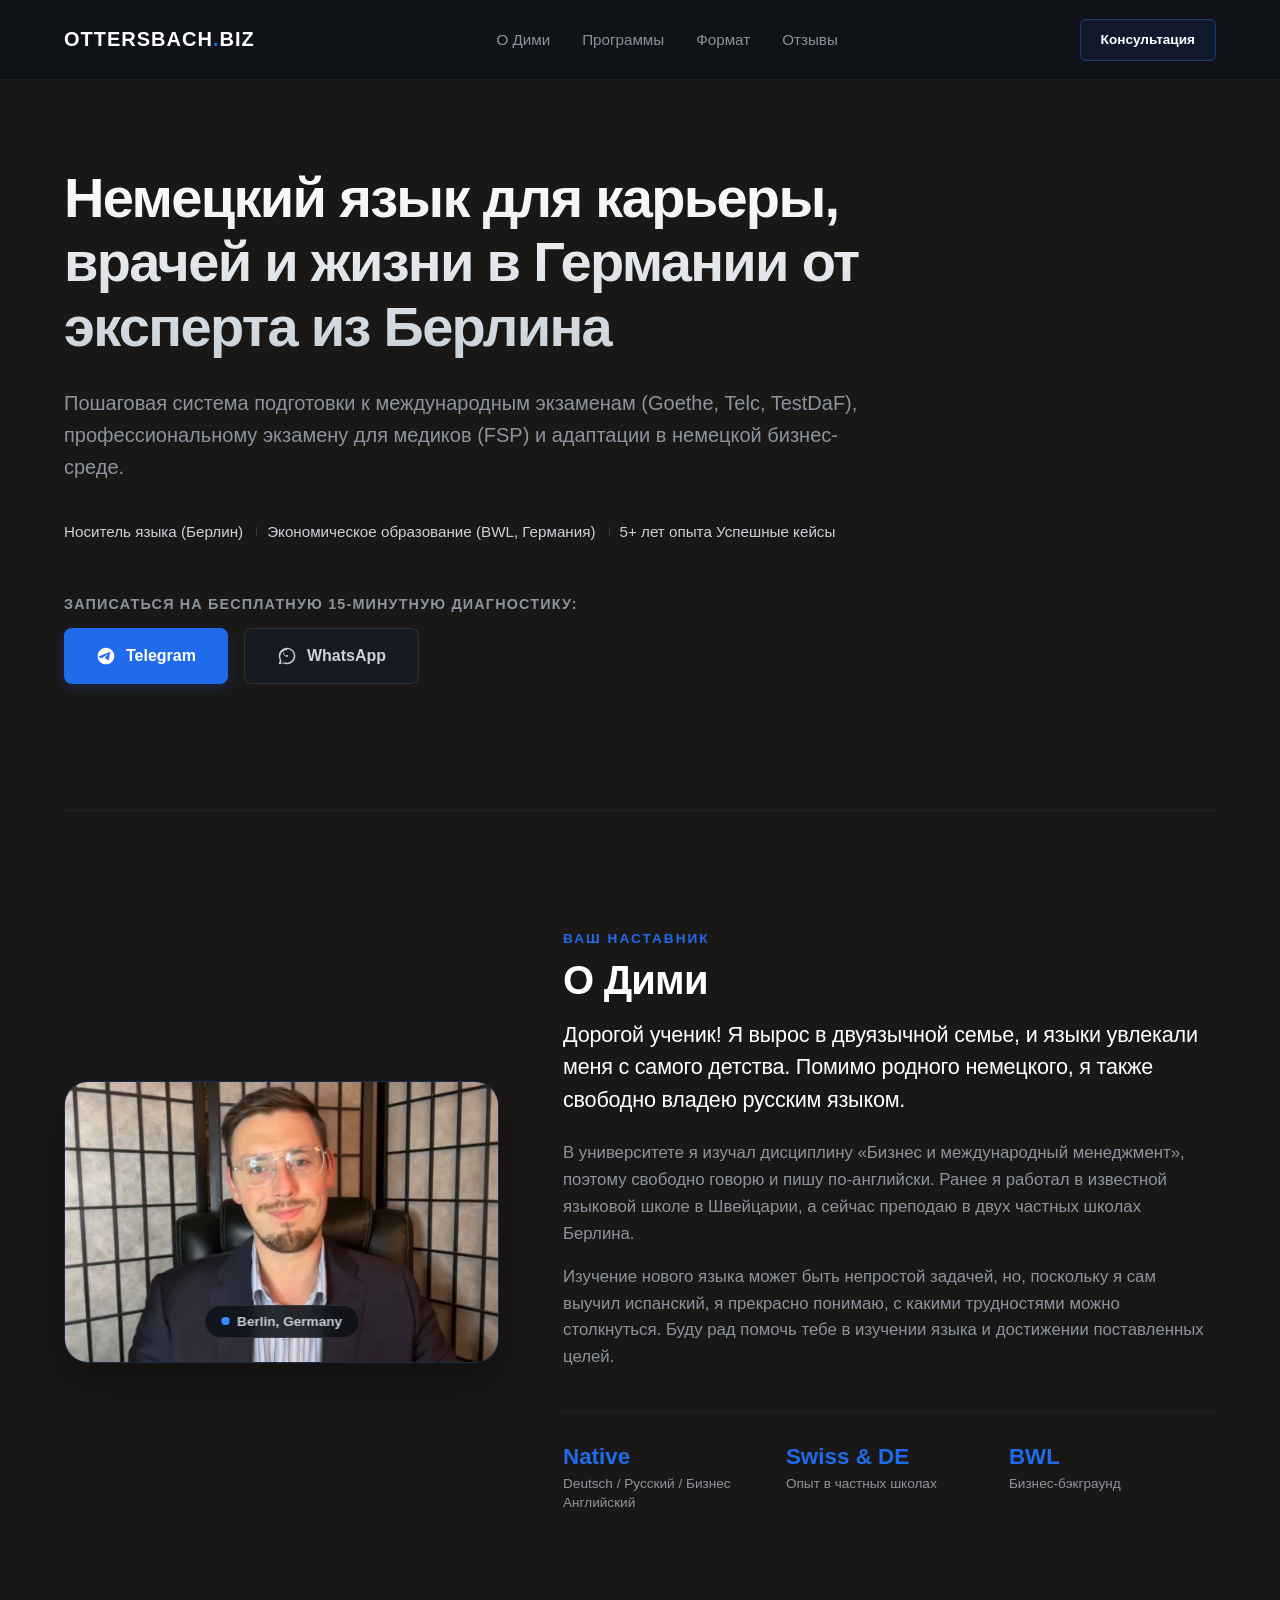
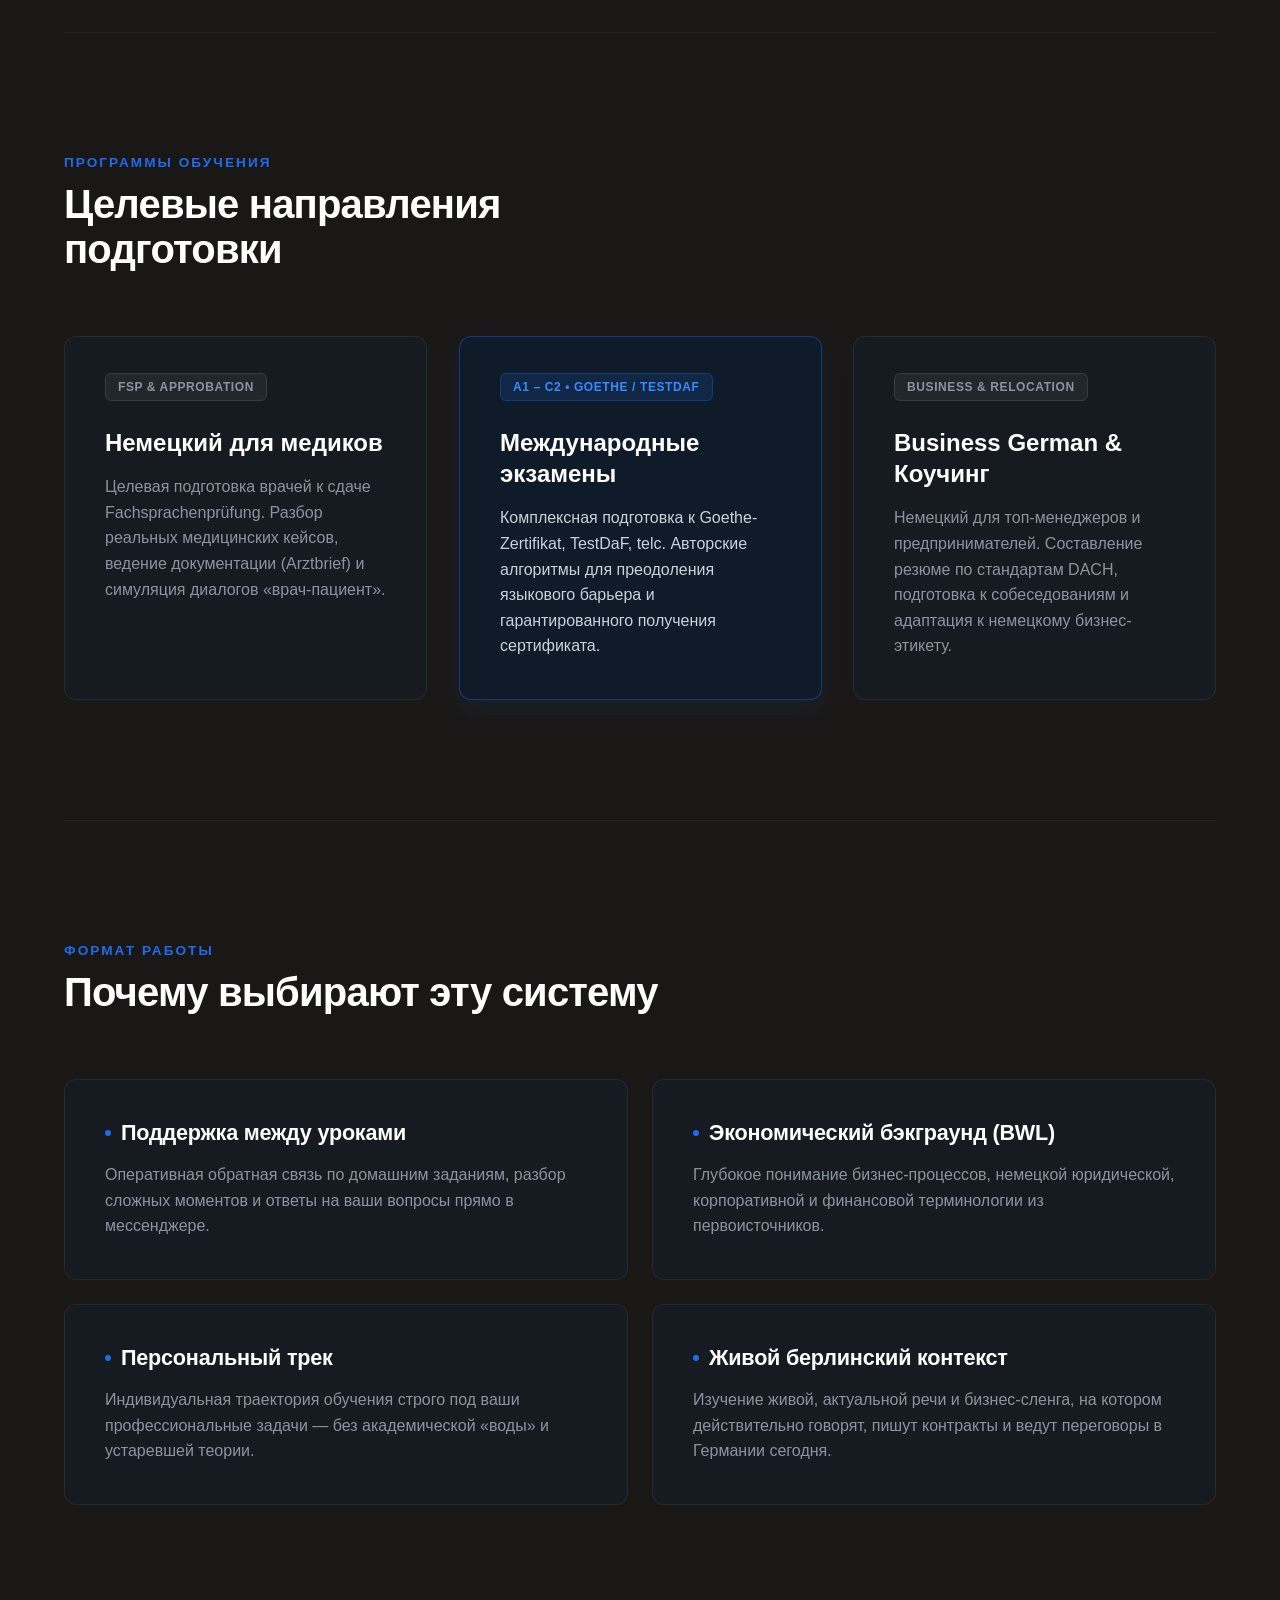
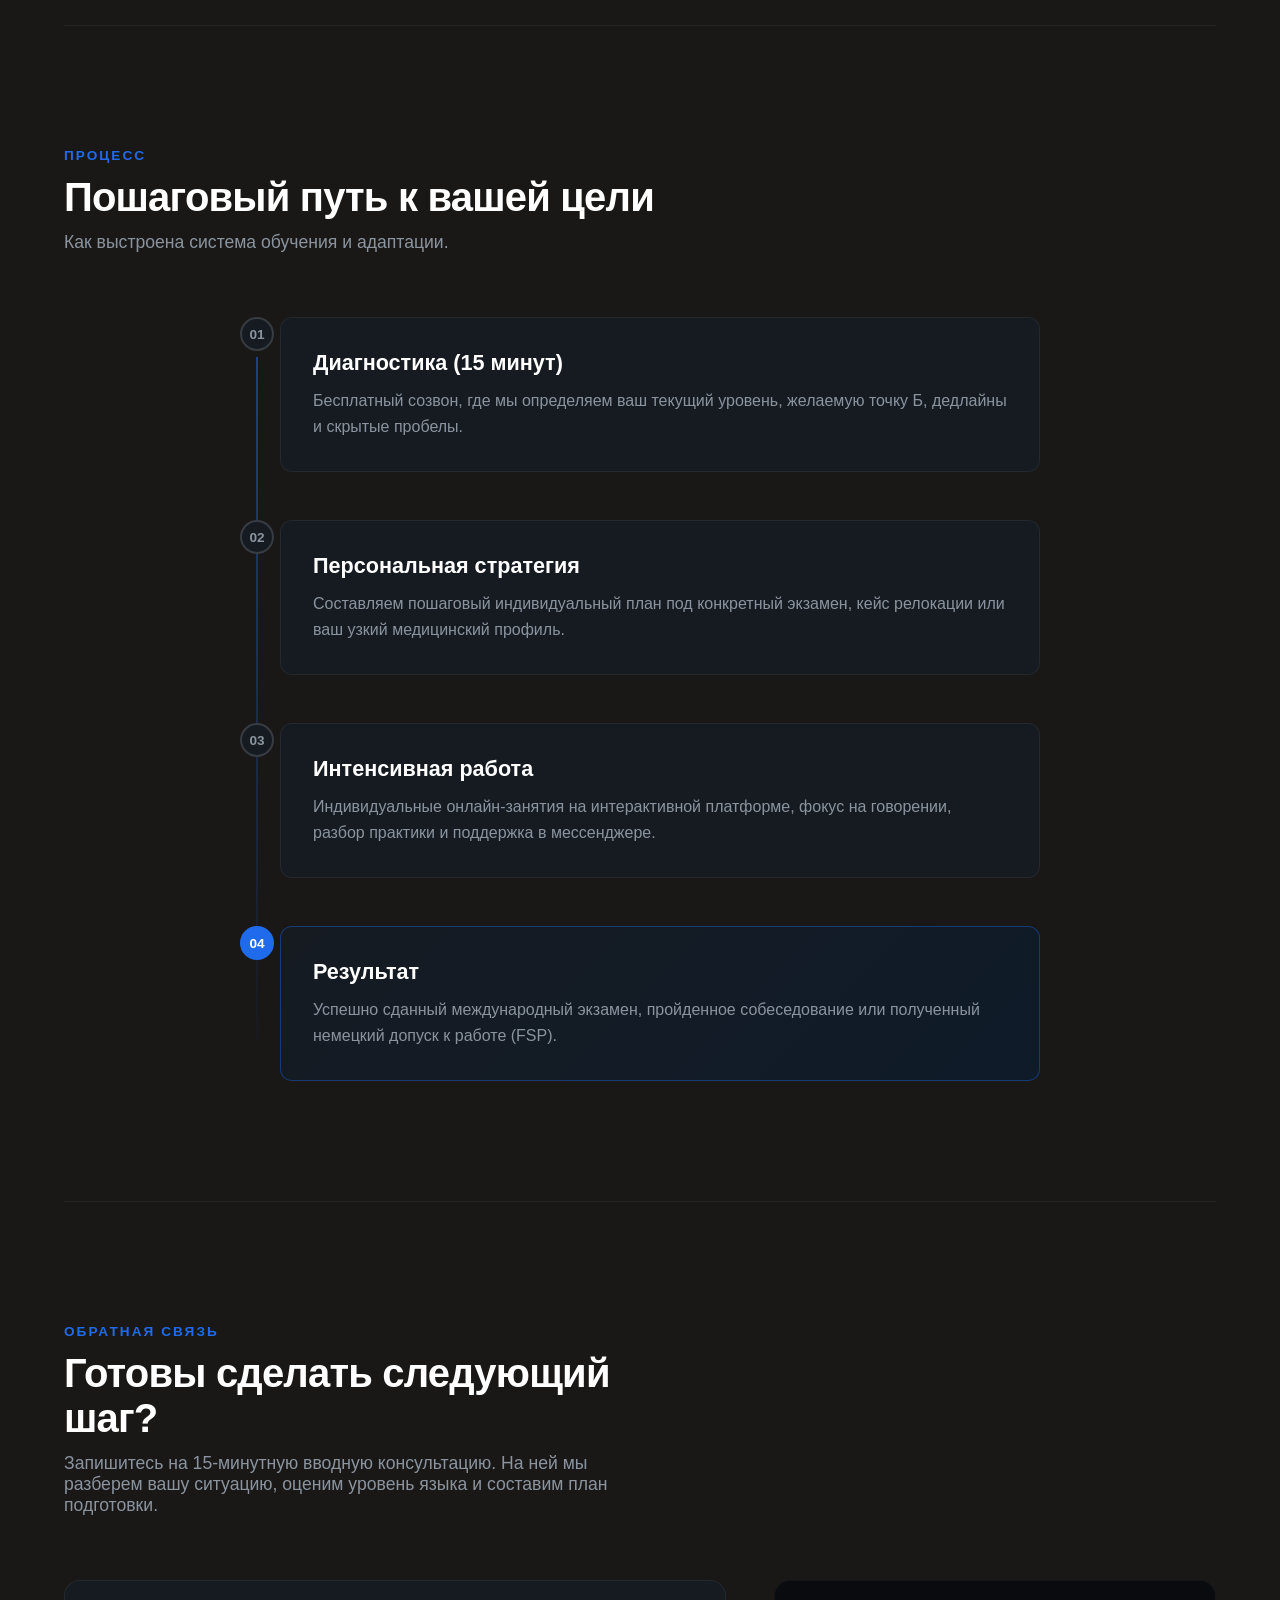
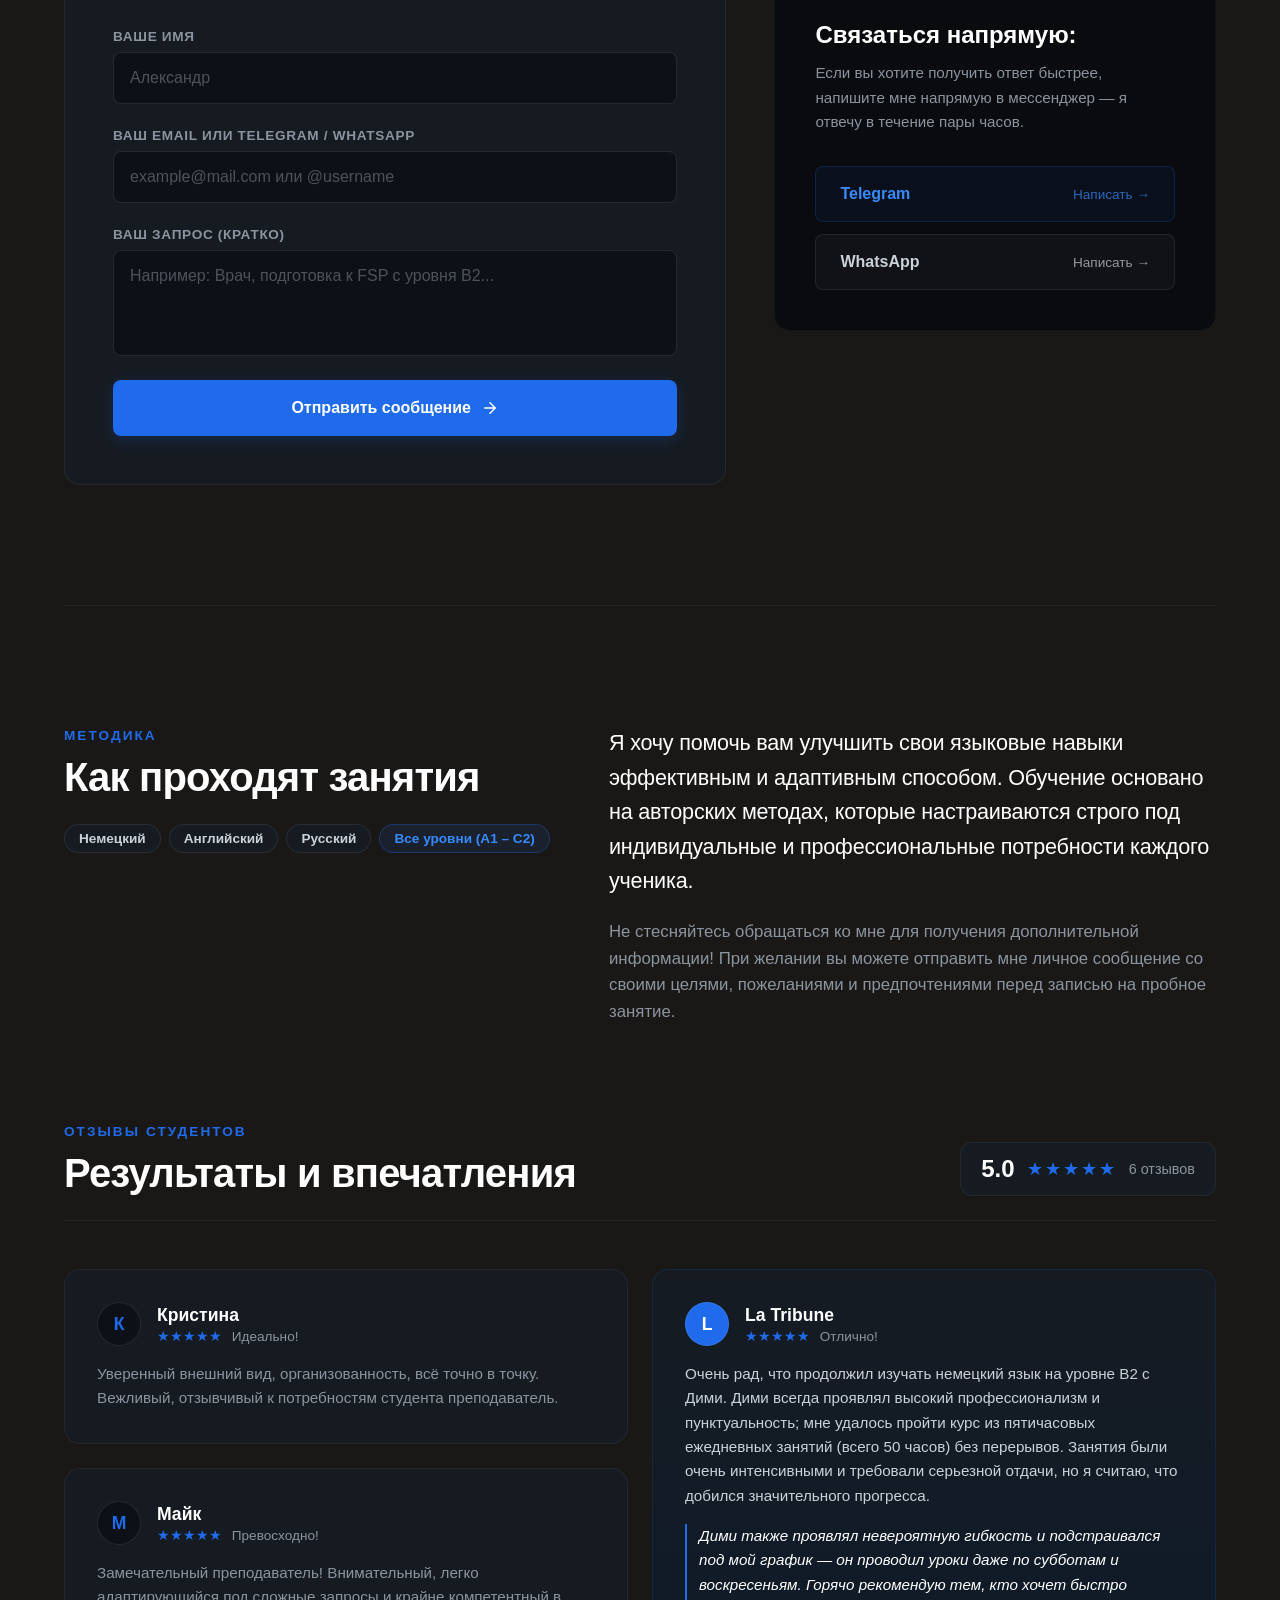
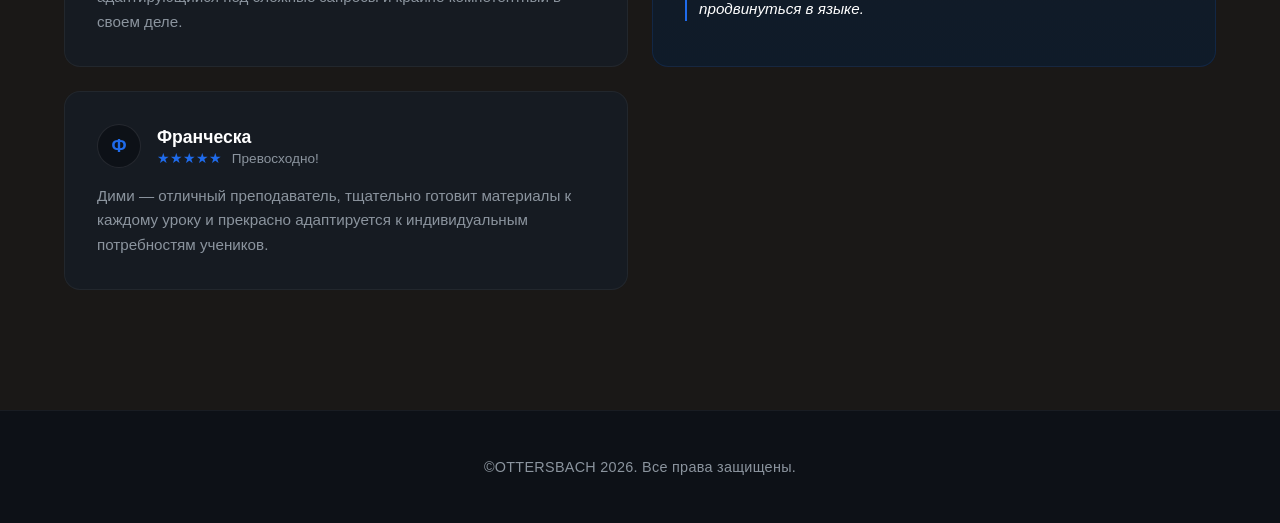
==== commit e79fed12: "Update index.html" ====
--- a/index.html
+++ b/index.html
@@ -3,7 +3,19 @@
 <head>
 	<meta charset="utf-8">
 	<meta name="viewport" content="width=device-width, initial-scale=1">
-	<title>OTTERSBACH</title>
+	<title>Немецкий язык для карьеры и врачей</title>
+	<meta name="description" content="Подготовка к немецкому языку для карьеры, врачей и жизни в Германии от эксперта из Берлина. Индивидуальный план обучения и подготовка к FSP. Запишитесь на диагностику!">
+    
+    <!-- keywords -->
+    <meta name="keywords" content="немецкий язык, немецкий для врачей, подготовка к FSP, немецкий для карьеры, переезд в Германию, учитель немецкого Берлин, курсы немецкого онлайн">
+    
+    <!-- Open Tags for socials -->
+    <meta property="og:title" content="Немецкий язык для карьеры и врачей от эксперта из Берлина">
+    <meta property="og:description" content="Запишитесь на 15-минутную вводную консультацию. Оценим уровень языка и составим план подготовки к переезду.">
+    <meta property="og:type" content="website">
+    <meta property="og:url" content="https://ottersbach.biz">
+    <!-- Site preview -->
+    <meta property="og:image" content="https://ottersbach.biz">
 	<link rel="icon" type="image/png" href="images/flags.png">
 	<link rel="stylesheet" type="text/css" href="global.css">
 </head>
--- a/global.css
+++ b/global.css
@@ -6,7 +6,7 @@
 
 html {
     scroll-behavior: smooth;
-    background-color: #0D1117;
+    background-color: /*#0D1117*/#1A1817;
     color: #FFFFFF;
     font-family: -apple-system, BlinkMacSystemFont, "Inter", "Segoe UI", Roboto, Helvetica, Arial, sans-serif;
     -webkit-font-smoothing: antialiased;
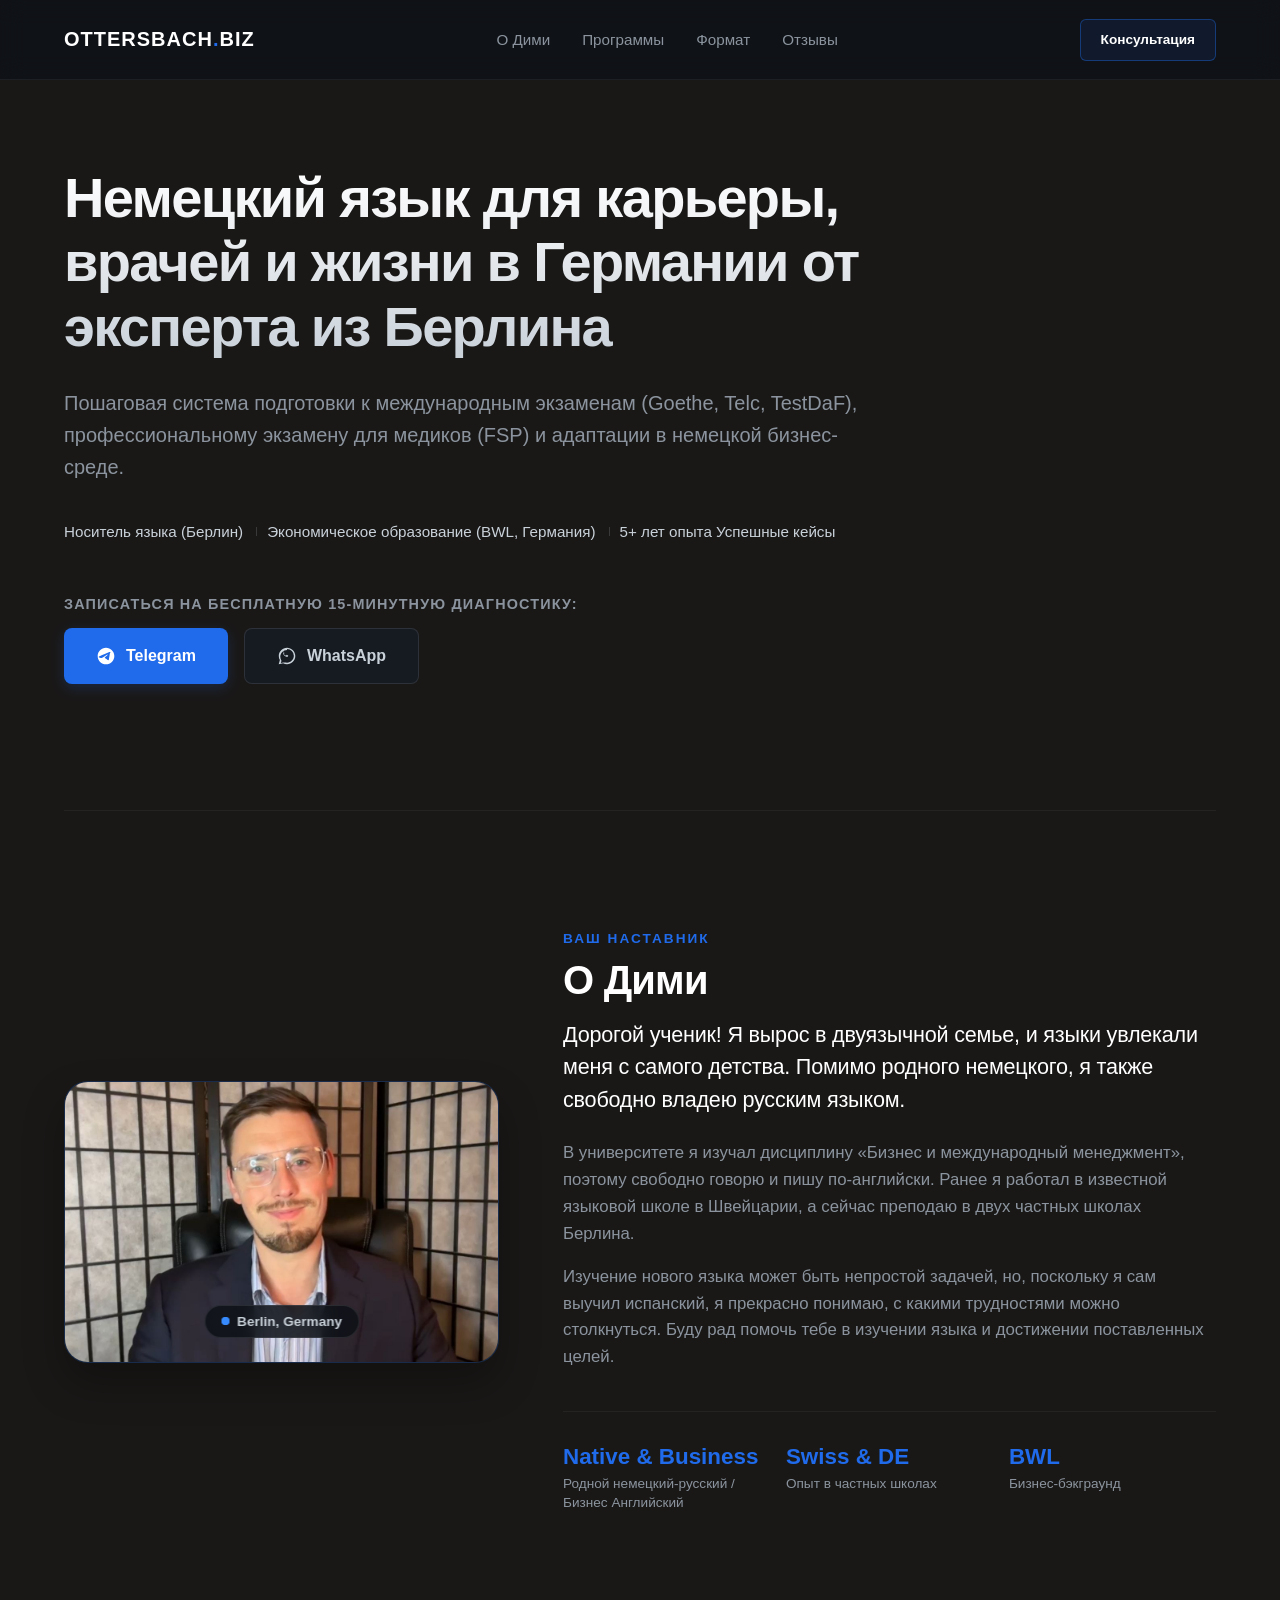
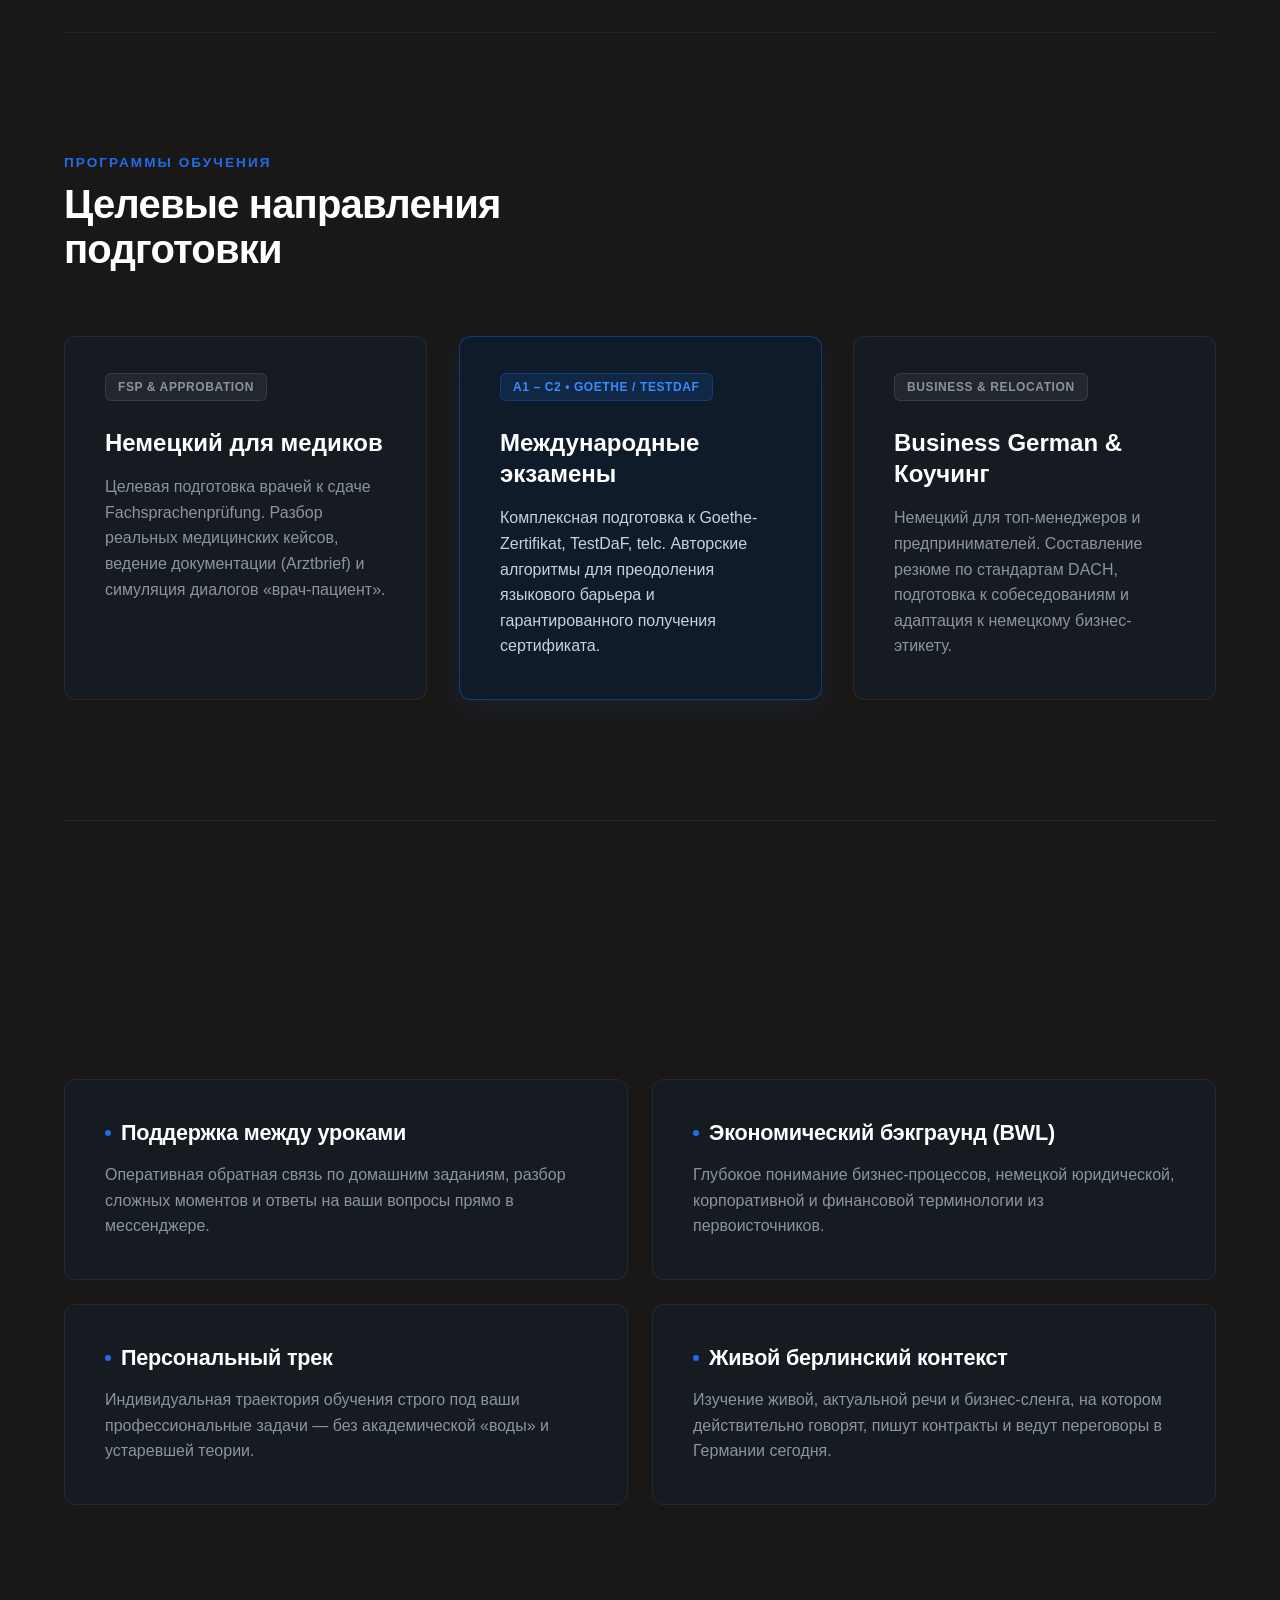
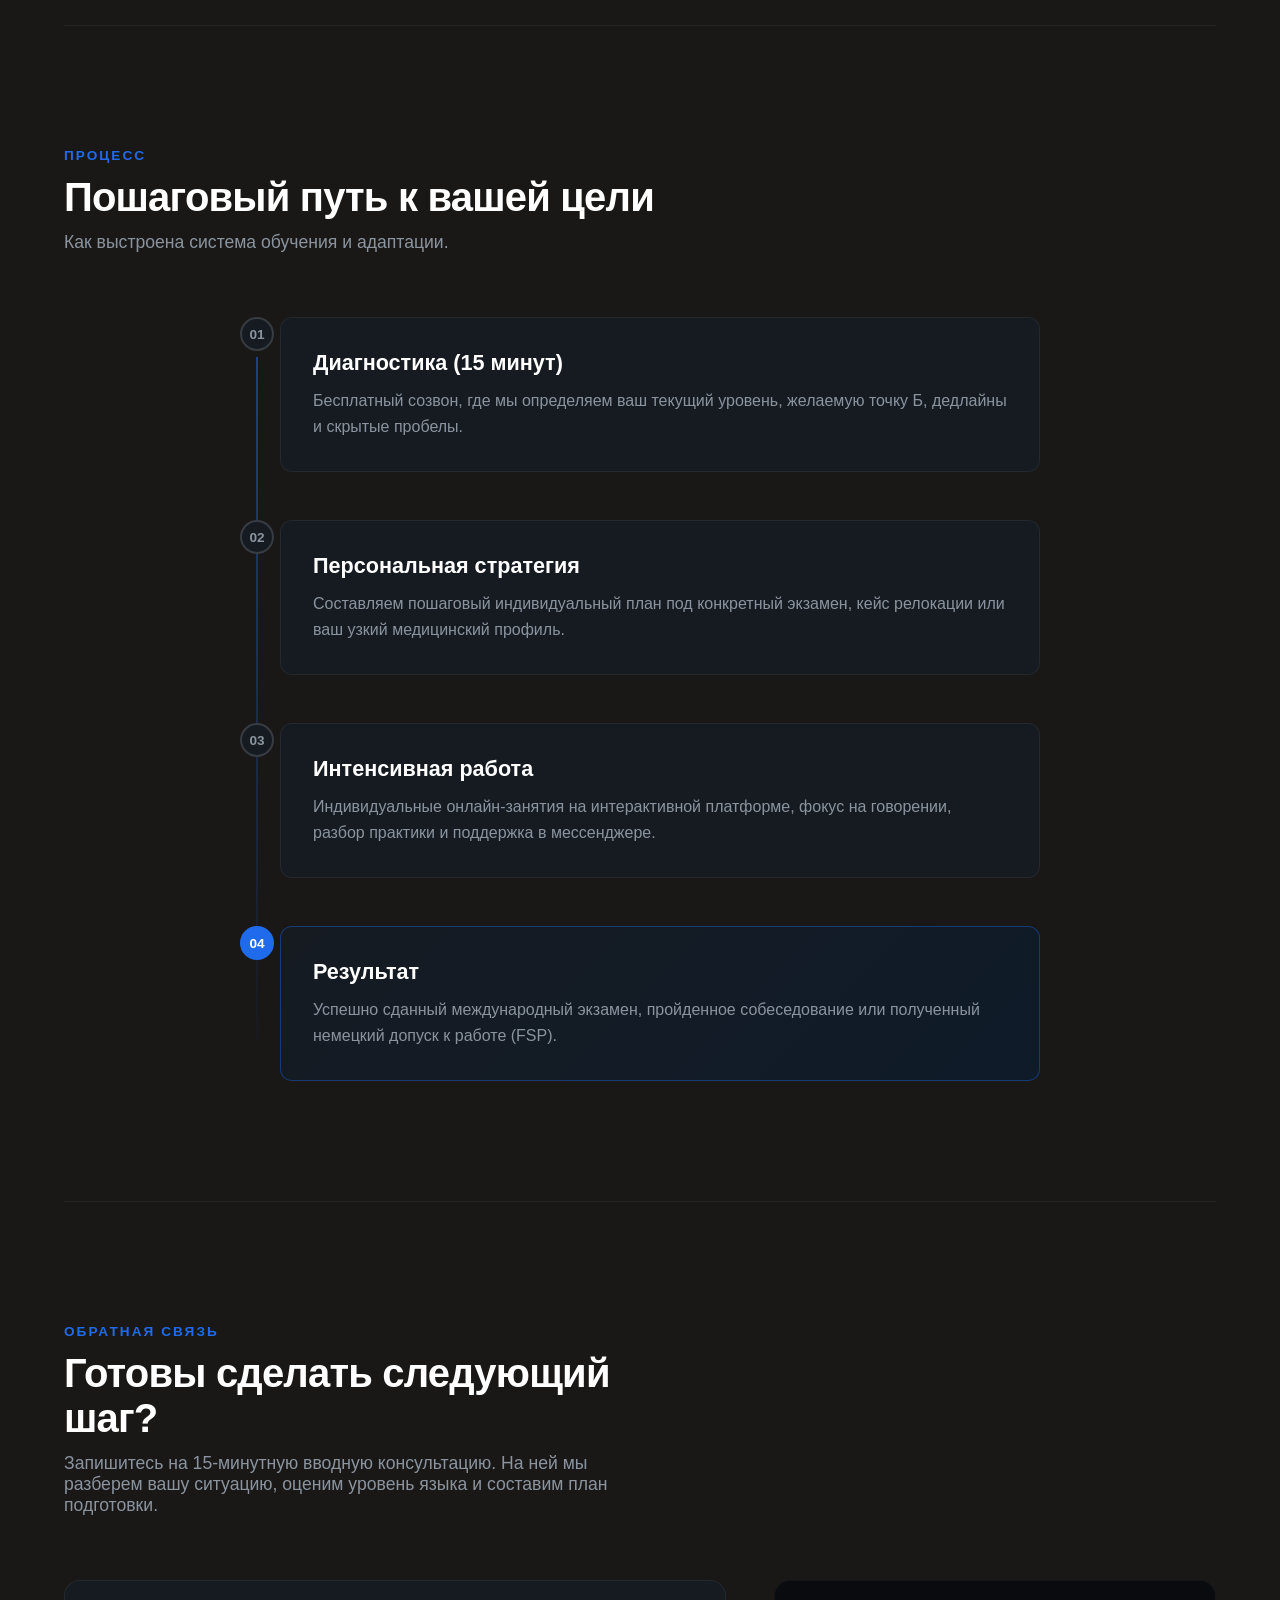
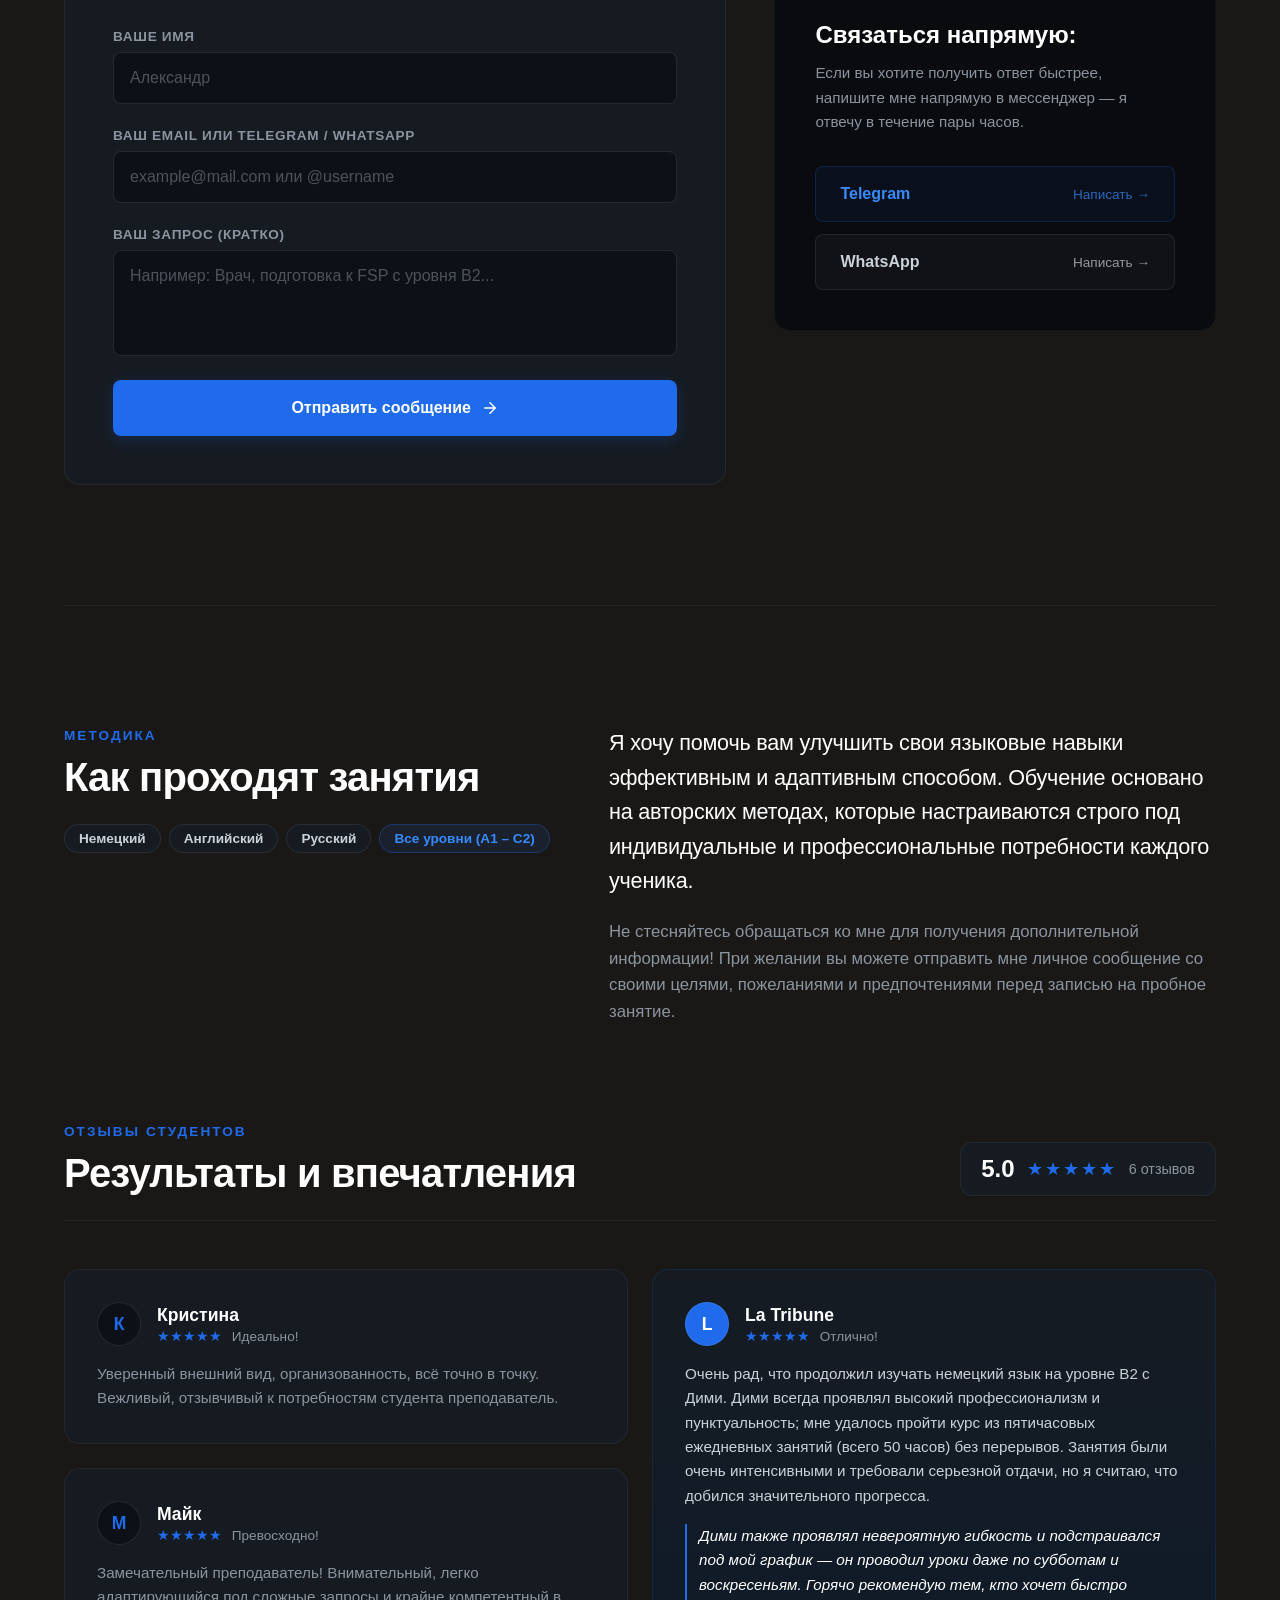
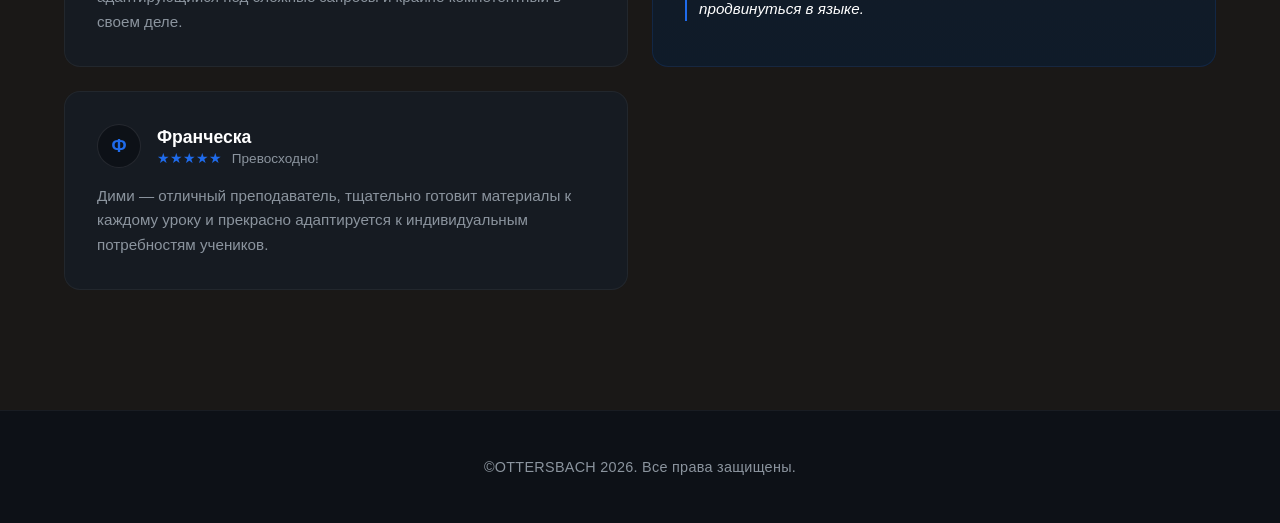
==== commit 9c49ace1: "Update index.html" ====
--- a/index.html
+++ b/index.html
@@ -98,8 +98,8 @@
 
             	<div class="expert-metrics">
                 	<div class="metric-item">
-                    	<span class="metric-value">Native</span>
-                    	<span class="metric-label">Deutsch / Русский / Бизнес Английский</span>
+                    	<span class="metric-value">Native & Business</span>
+                    	<span class="metric-label">Родной немецкий-русский / Бизнес Английский</span>
                 	</div>
                 <div class="metric-item">
                     <span class="metric-value">Swiss & DE</span>
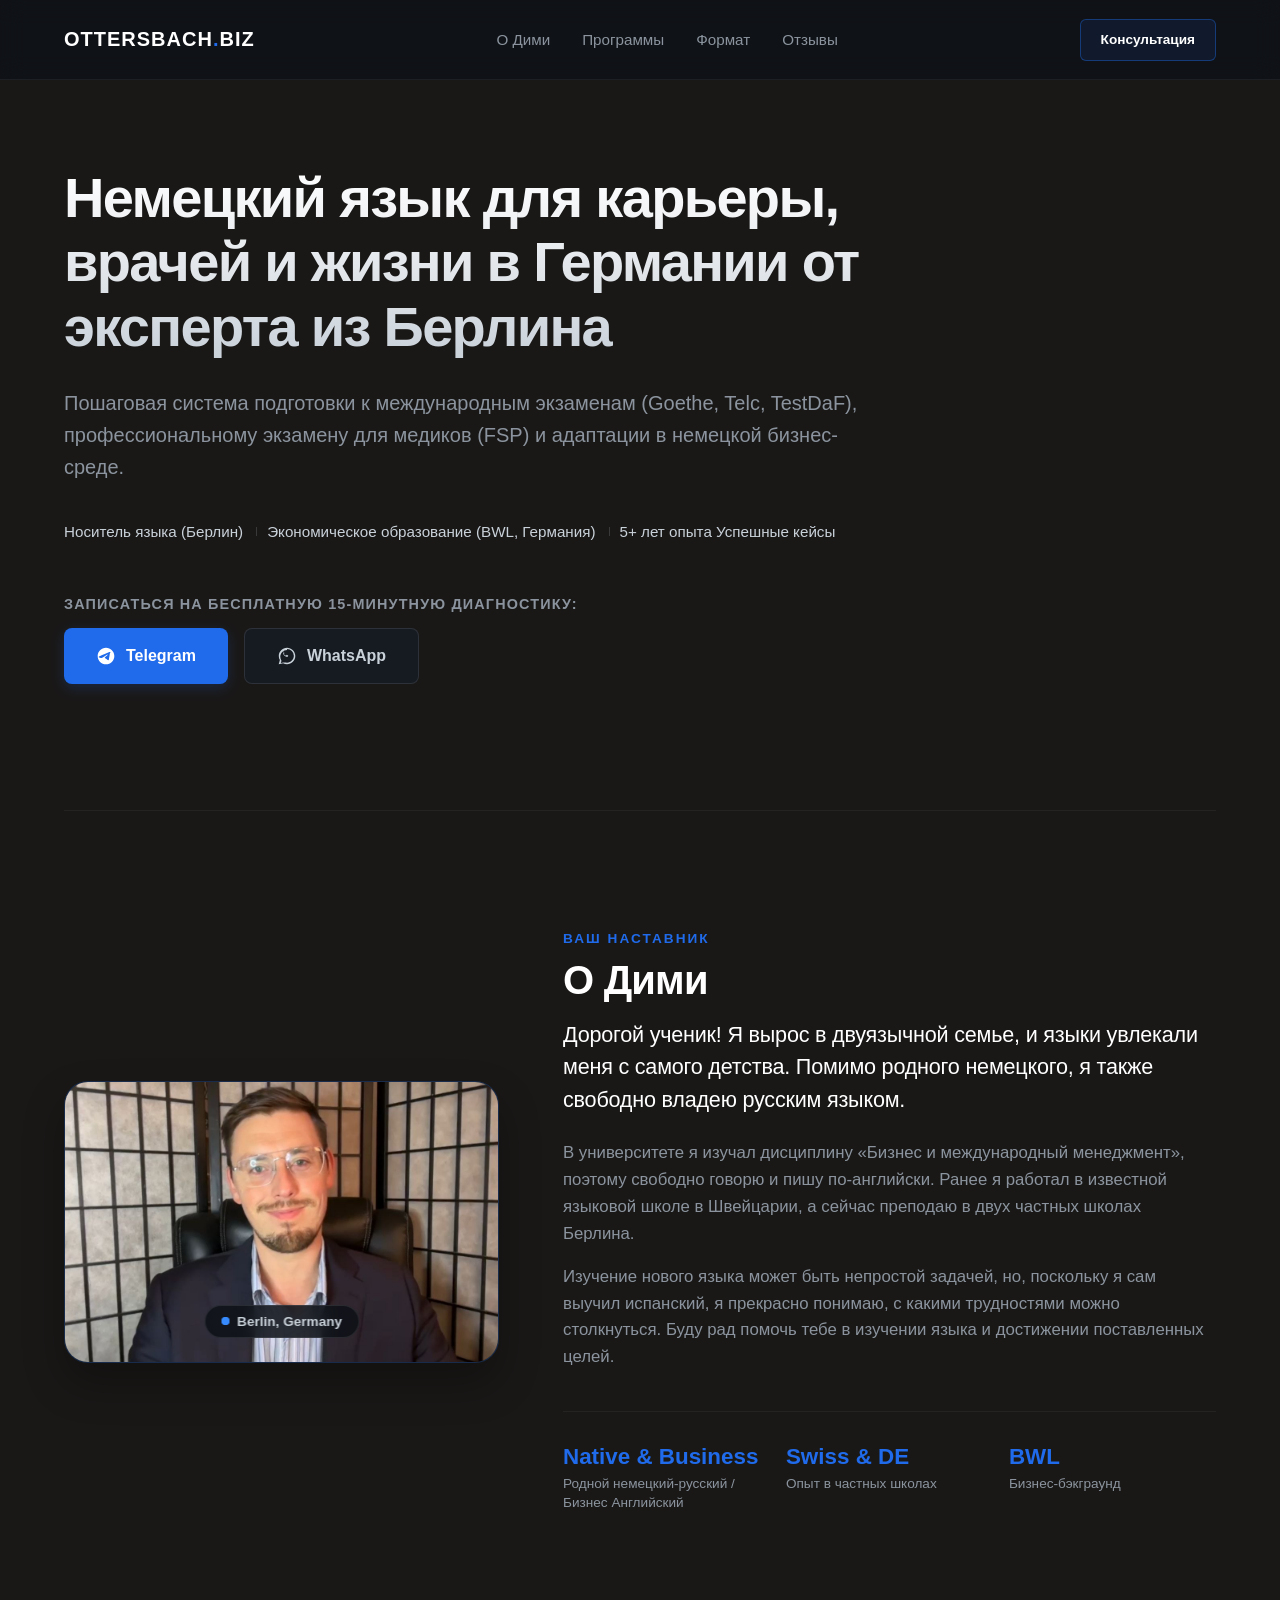
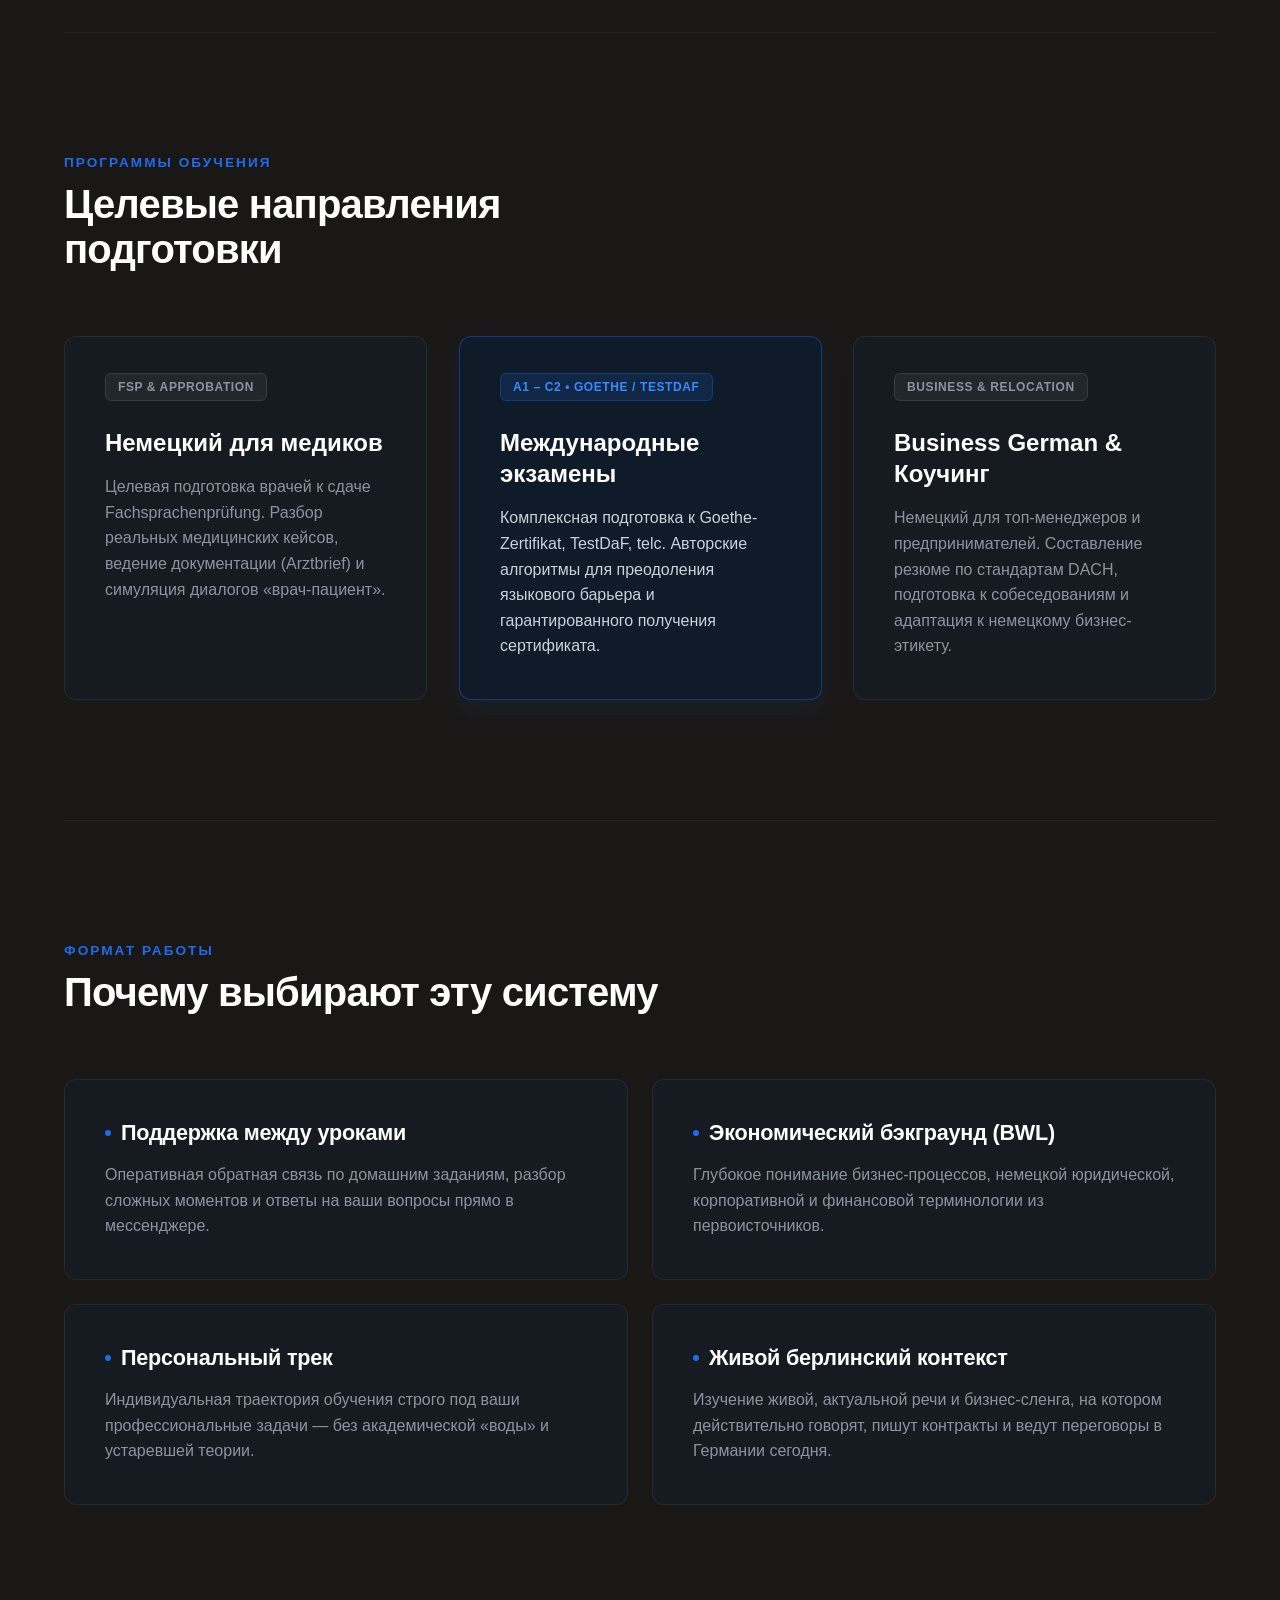
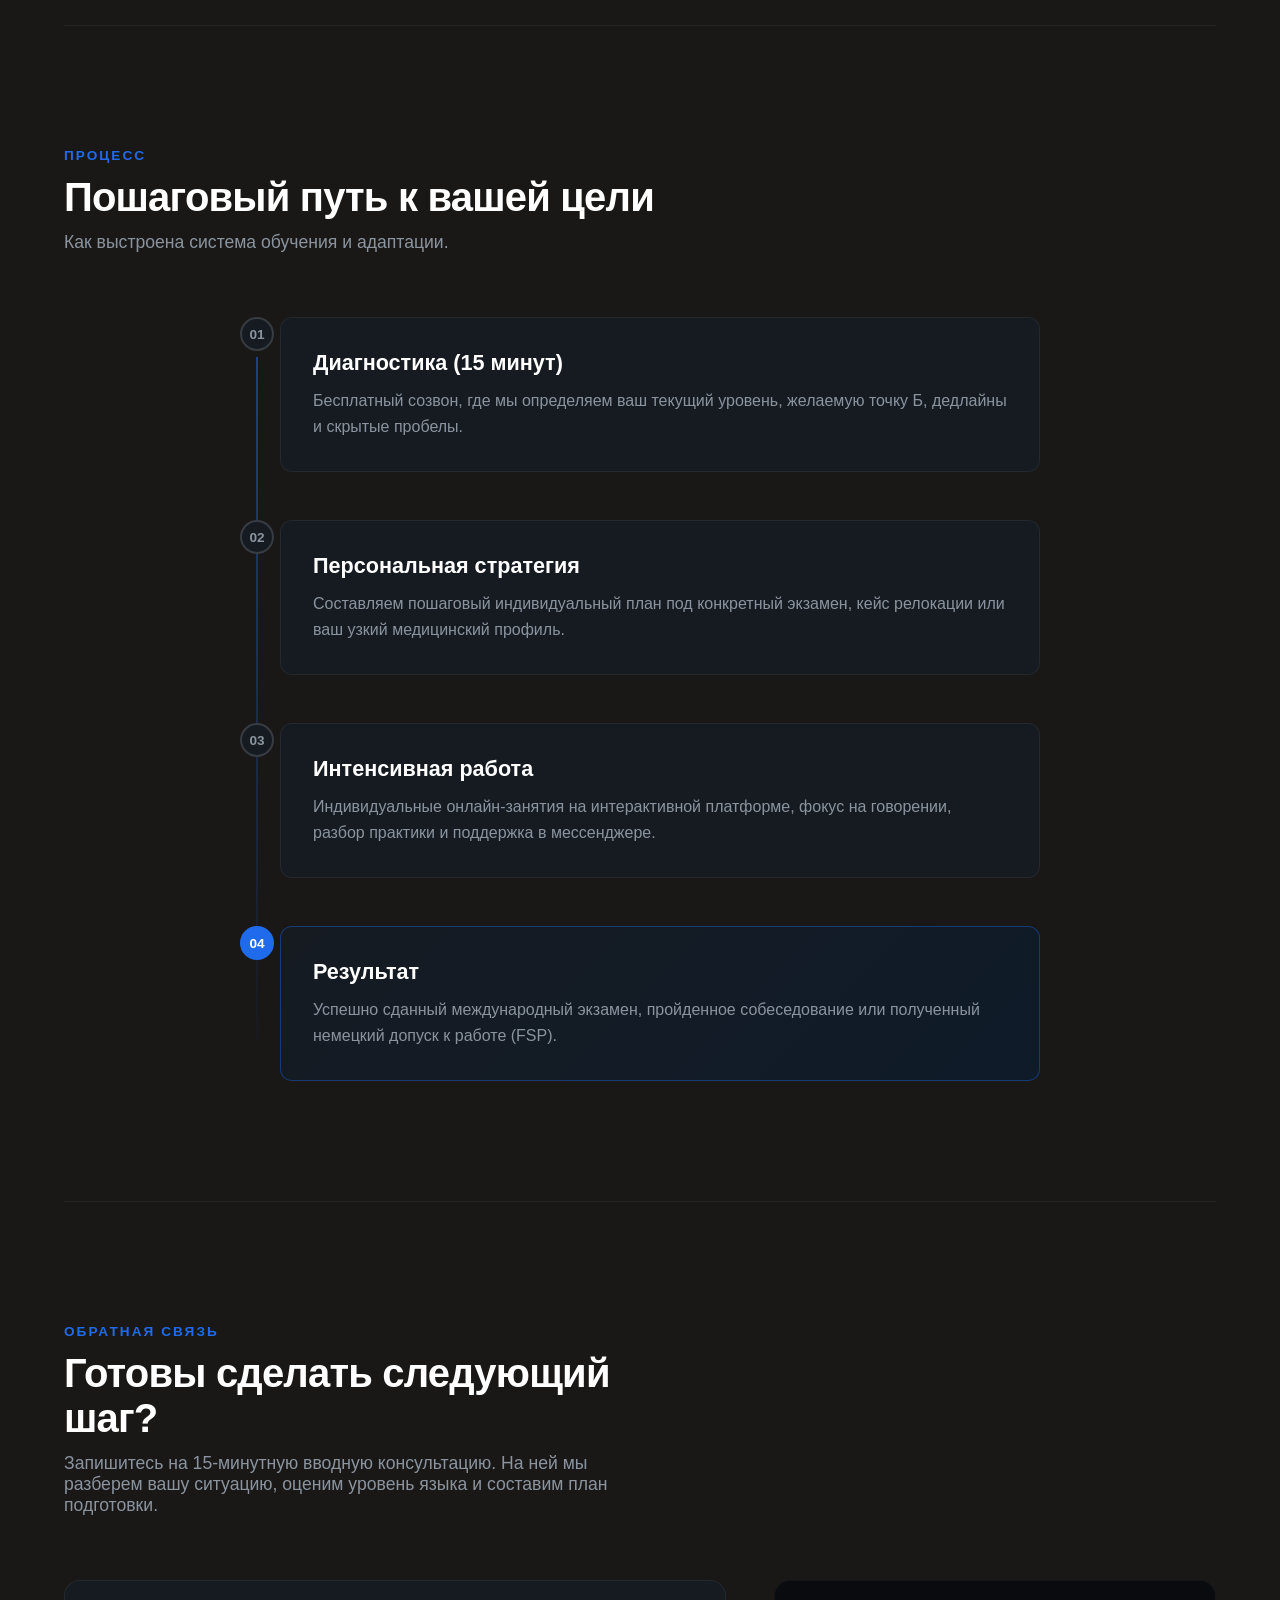
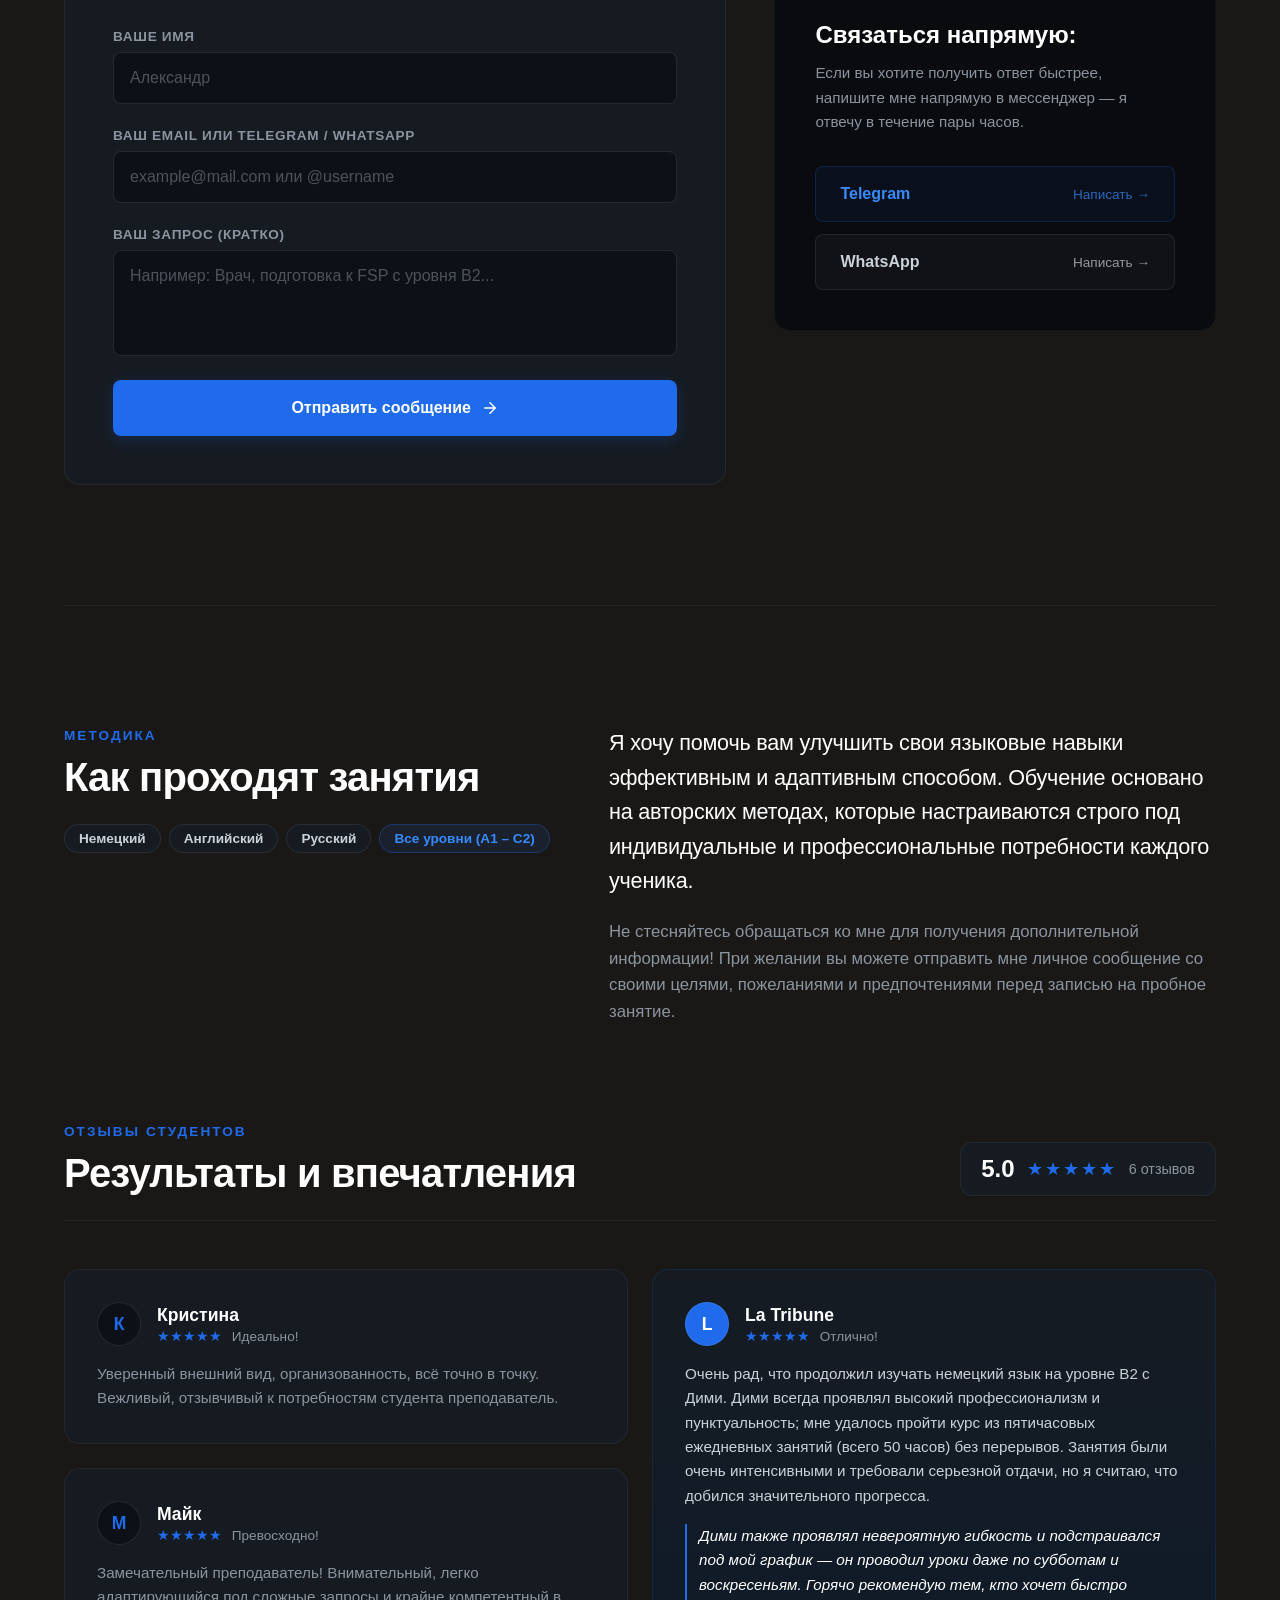
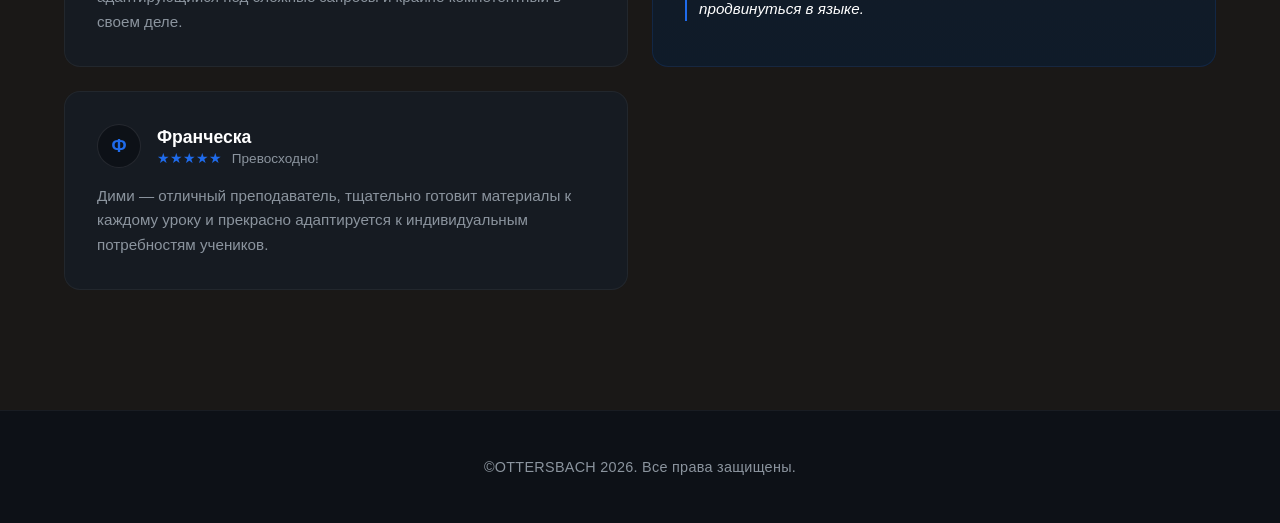
==== commit 17f69587: "Update index.html" ====
--- a/index.html
+++ b/index.html
@@ -4,6 +4,7 @@
 	<meta charset="utf-8">
 	<meta name="viewport" content="width=device-width, initial-scale=1">
 	<title>Немецкий язык для карьеры и врачей</title>
+	<meta name="google-site-verification" content="y7qmqXjB9XDCtirf7opllsenslTbFjyKiylzVucHx1Q" />
 	<meta name="description" content="Подготовка к немецкому языку для карьеры, врачей и жизни в Германии от эксперта из Берлина. Индивидуальный план обучения и подготовка к FSP. Запишитесь на диагностику!">
     
     <!-- keywords -->
